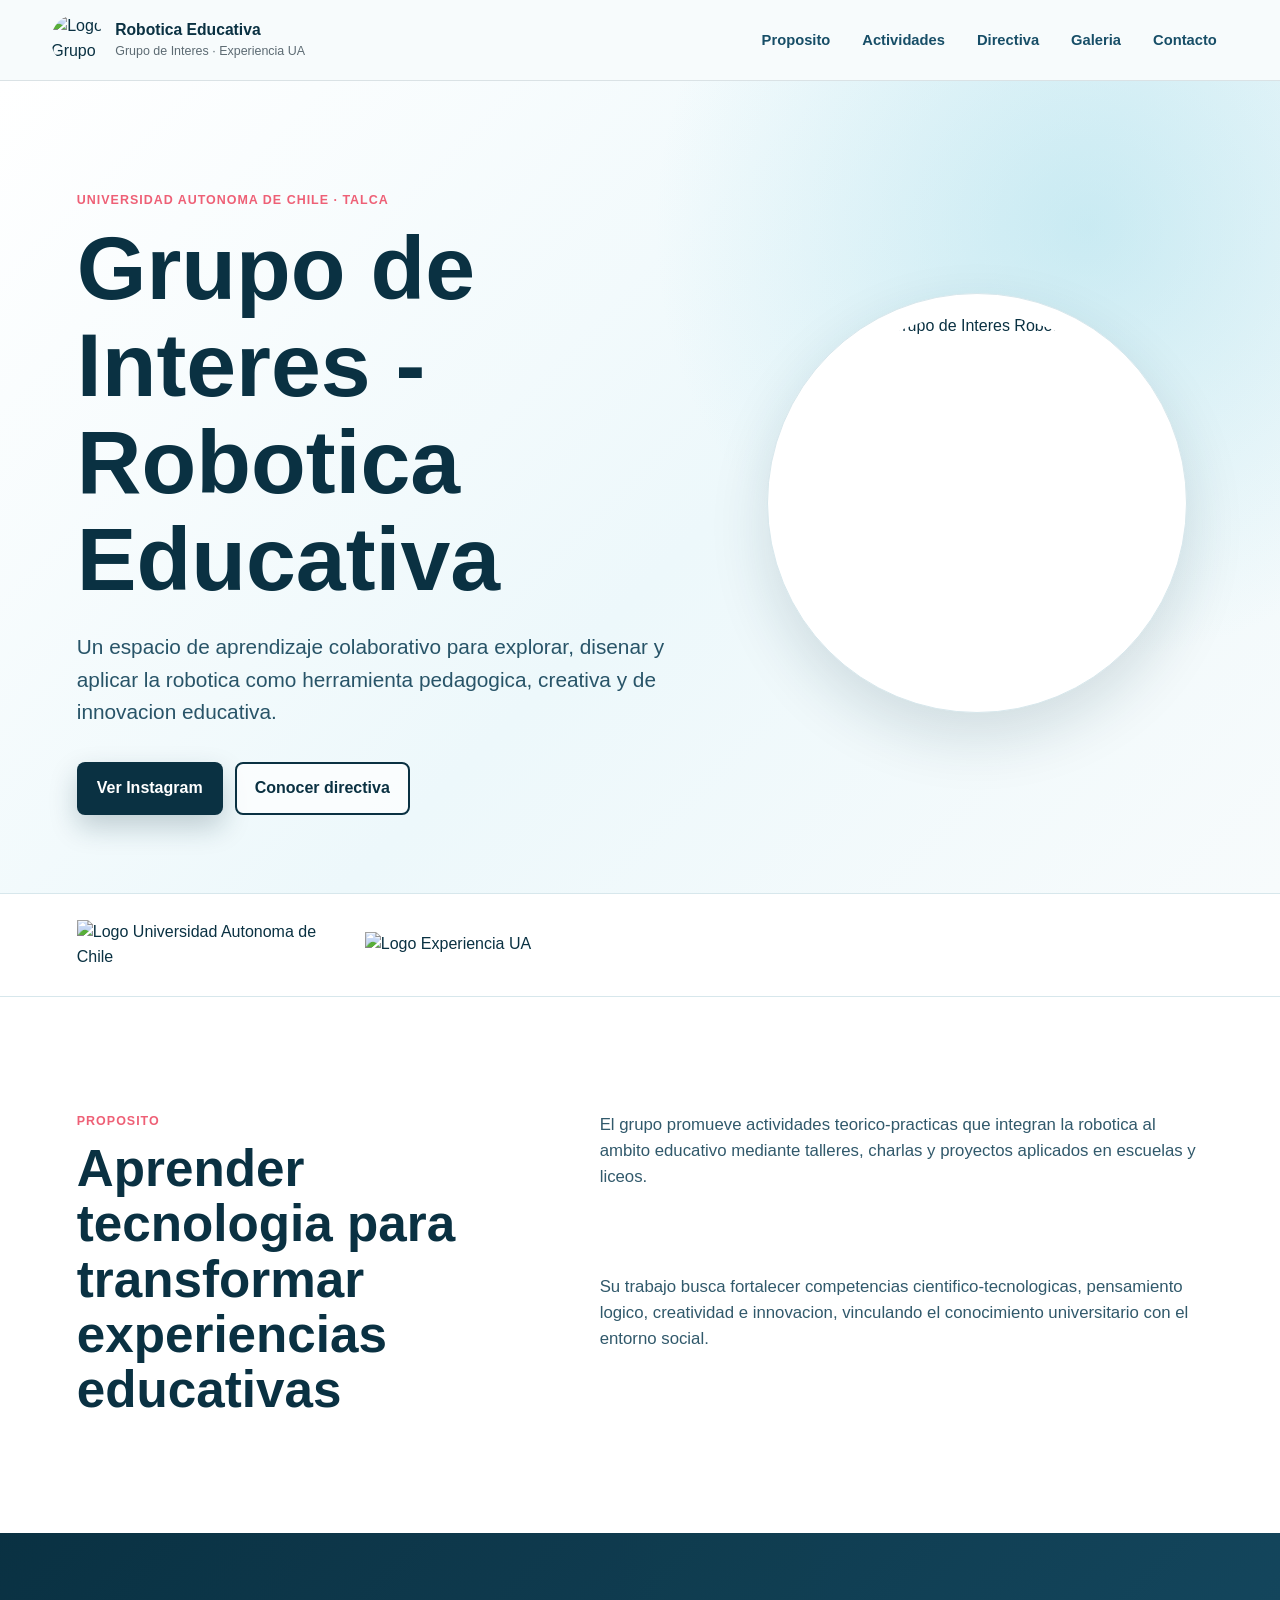
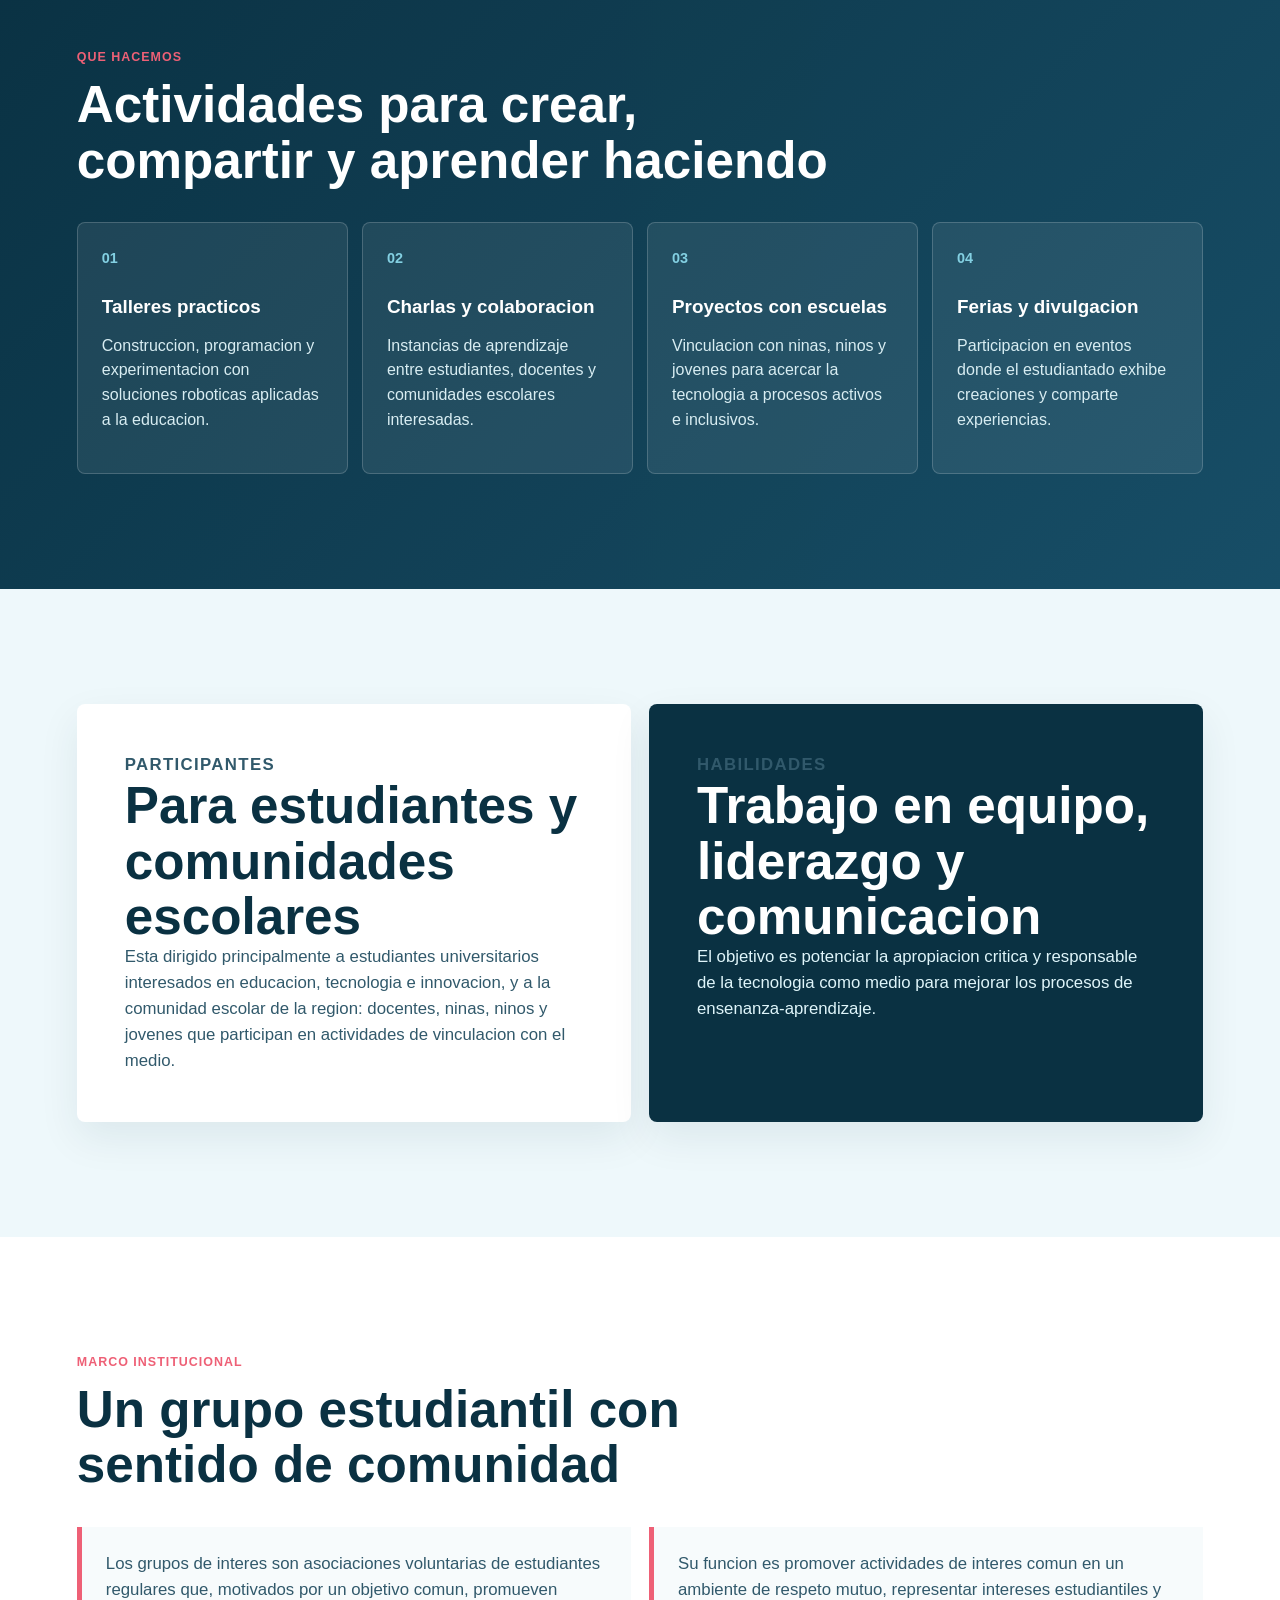
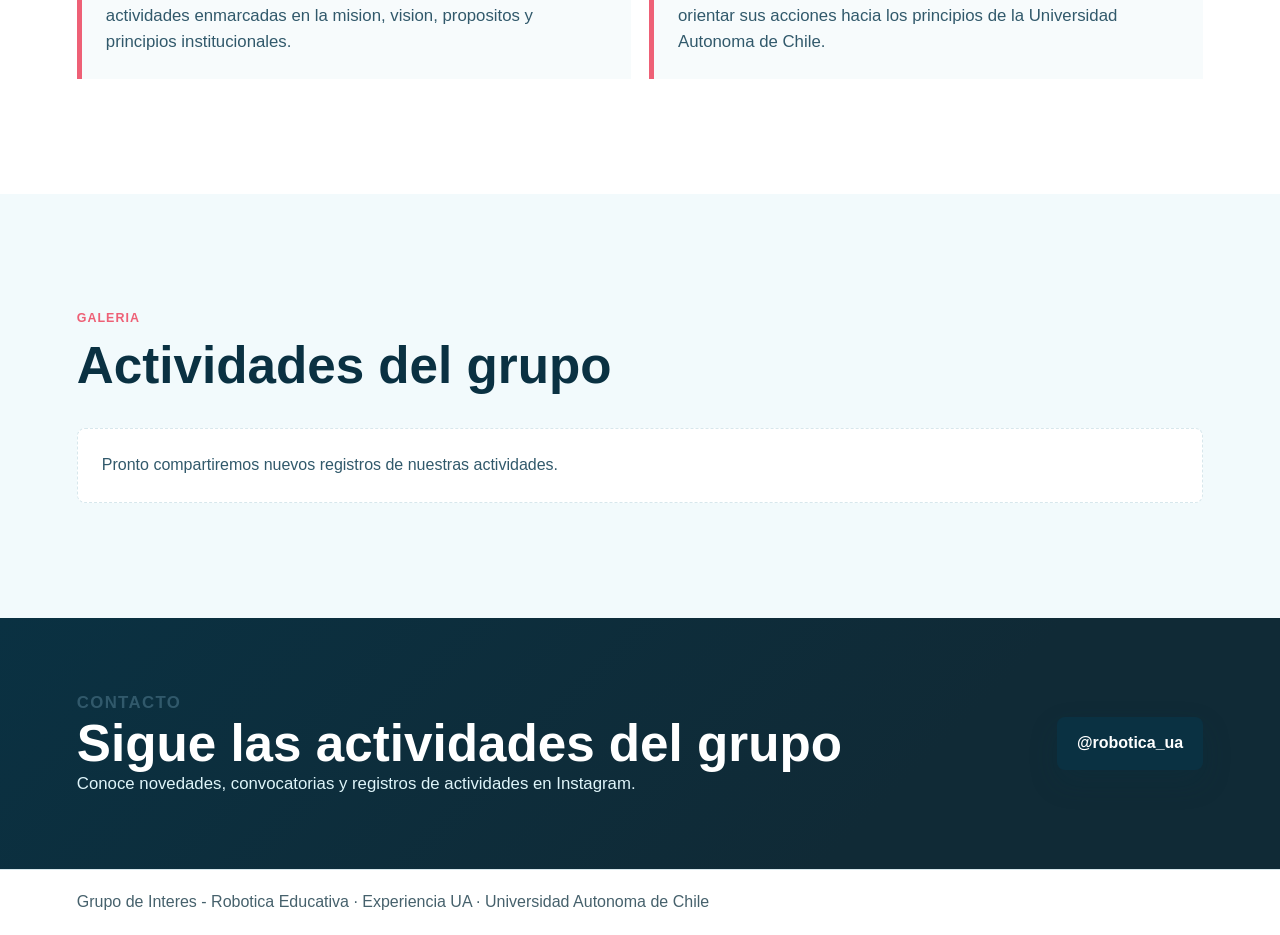
==== index.html @ 59f2d53f "Version 1.0" ====
<!doctype html>
<html lang="es">
  <head>
    <meta charset="utf-8">
    <meta name="viewport" content="width=device-width, initial-scale=1">
    <title>Grupo de Interes - Robotica Educativa | Universidad Autonoma de Chile</title>
    <meta
      name="description"
      content="Pagina del Grupo de Interes Robotica Educativa, parte de Experiencia UA de la Universidad Autonoma de Chile."
    >
    <link rel="icon" type="image/jpeg" href="assets/robotica-taller-01.jpeg">
    <link rel="apple-touch-icon" href="assets/robotica-taller-01.jpeg">
    <link rel="stylesheet" href="styles.css">
  </head>
  <body>
    <header class="site-header">
      <a class="brand" href="index.html#inicio" aria-label="Ir al inicio">
        <img src="assets/robotica-taller-01.jpeg" alt="Logo Grupo de Interes Robotica Educativa">
        <span>
          <strong>Robotica Educativa</strong>
          <small>Grupo de Interes · Experiencia UA</small>
        </span>
      </a>
      <nav aria-label="Navegacion principal">
        <a href="index.html#proposito">Proposito</a>
        <a href="index.html#actividades">Actividades</a>
        <a href="directiva.html">Directiva</a>
        <a href="index.html#galeria">Galeria</a>
        <a href="index.html#contacto">Contacto</a>
      </nav>
    </header>

    <main id="inicio">
      <section class="hero">
        <div class="hero-copy">
          <p class="eyebrow">Universidad Autonoma de Chile · Talca</p>
          <h1>Grupo de Interes - Robotica Educativa</h1>
          <p>
            Un espacio de aprendizaje colaborativo para explorar, disenar y aplicar la robotica
            como herramienta pedagogica, creativa y de innovacion educativa.
          </p>
          <div class="hero-actions">
            <a class="button primary" href="https://www.instagram.com/robotica_ua/" target="_blank" rel="noreferrer">
              Ver Instagram
            </a>
            <a class="button secondary" href="directiva.html">Conocer directiva</a>
          </div>
        </div>
        <div class="hero-visual" aria-label="Identidad del grupo">
          <img src="assets/robotica-taller-01.jpeg" alt="Insignia del Grupo de Interes Robotica Educativa">
        </div>
      </section>

      <section class="identity-strip" aria-label="Instituciones asociadas">
        <img src="assets/robotica-taller-02.jpeg" alt="Logo Universidad Autonoma de Chile">
        <img src="assets/robotica-taller-03.jpeg" alt="Logo Experiencia UA">
      </section>

      <section id="proposito" class="section two-column">
        <div>
          <p class="eyebrow">Proposito</p>
          <h2>Aprender tecnologia para transformar experiencias educativas</h2>
        </div>
        <div class="content-stack">
          <p>
            El grupo promueve actividades teorico-practicas que integran la robotica al ambito
            educativo mediante talleres, charlas y proyectos aplicados en escuelas y liceos.
          </p>
          <p>
            Su trabajo busca fortalecer competencias cientifico-tecnologicas, pensamiento logico,
            creatividad e innovacion, vinculando el conocimiento universitario con el entorno social.
          </p>
        </div>
      </section>

      <section id="actividades" class="section activity-band">
        <div class="section-heading">
          <p class="eyebrow">Que hacemos</p>
          <h2>Actividades para crear, compartir y aprender haciendo</h2>
        </div>
        <div class="activity-grid">
          <article>
            <span>01</span>
            <h3>Talleres practicos</h3>
            <p>Construccion, programacion y experimentacion con soluciones roboticas aplicadas a la educacion.</p>
          </article>
          <article>
            <span>02</span>
            <h3>Charlas y colaboracion</h3>
            <p>Instancias de aprendizaje entre estudiantes, docentes y comunidades escolares interesadas.</p>
          </article>
          <article>
            <span>03</span>
            <h3>Proyectos con escuelas</h3>
            <p>Vinculacion con ninas, ninos y jovenes para acercar la tecnologia a procesos activos e inclusivos.</p>
          </article>
          <article>
            <span>04</span>
            <h3>Ferias y divulgacion</h3>
            <p>Participacion en eventos donde el estudiantado exhibe creaciones y comparte experiencias.</p>
          </article>
        </div>
      </section>

      <section class="section audience">
        <div class="audience-panel">
          <p class="eyebrow">Participantes</p>
          <h2>Para estudiantes y comunidades escolares</h2>
          <p>
            Esta dirigido principalmente a estudiantes universitarios interesados en educacion,
            tecnologia e innovacion, y a la comunidad escolar de la region: docentes, ninas, ninos
            y jovenes que participan en actividades de vinculacion con el medio.
          </p>
        </div>
        <div class="audience-panel accent">
          <p class="eyebrow">Habilidades</p>
          <h2>Trabajo en equipo, liderazgo y comunicacion</h2>
          <p>
            El objetivo es potenciar la apropiacion critica y responsable de la tecnologia como
            medio para mejorar los procesos de ensenanza-aprendizaje.
          </p>
        </div>
      </section>

      <section class="section principles">
        <div class="section-heading">
          <p class="eyebrow">Marco institucional</p>
          <h2>Un grupo estudiantil con sentido de comunidad</h2>
        </div>
        <div class="principles-grid">
          <p>
            Los grupos de interes son asociaciones voluntarias de estudiantes regulares que,
            motivados por un objetivo comun, promueven actividades enmarcadas en la mision,
            vision, propositos y principios institucionales.
          </p>
          <p>
            Su funcion es promover actividades de interes comun en un ambiente de respeto mutuo,
            representar intereses estudiantiles y orientar sus acciones hacia los principios de
            la Universidad Autonoma de Chile.
          </p>
        </div>
      </section>

      <section id="galeria" class="section gallery-section">
        <div class="section-heading">
          <p class="eyebrow">Galeria</p>
          <h2>Actividades del grupo</h2>
        </div>
        <div
          class="gallery"
          id="gallery"
          data-gallery-dir="assets/gallery"
          aria-label="Galeria de imagenes"
        >
          <p class="gallery-status">Cargando imagenes...</p>
        </div>
      </section>

      <section id="contacto" class="contact">
        <div>
          <p class="eyebrow">Contacto</p>
          <h2>Sigue las actividades del grupo</h2>
          <p>
            Conoce novedades, convocatorias y registros de actividades en Instagram.
          </p>
        </div>
        <a class="button primary" href="https://www.instagram.com/robotica_ua/" target="_blank" rel="noreferrer">
          @robotica_ua
        </a>
      </section>
    </main>

    <footer>
      <p>Grupo de Interes - Robotica Educativa · Experiencia UA · Universidad Autonoma de Chile</p>
    </footer>

    <div class="lightbox" id="lightbox" aria-hidden="true">
      <button class="lightbox-close" type="button" aria-label="Cerrar galeria">&times;</button>
      <figure>
        <img src="" alt="">
        <figcaption></figcaption>
      </figure>
    </div>

    <script src="script.js"></script>
  </body>
</html>
---- styles.css ----
:root {
  --ink: #0a3142;
  --ink-2: #174e67;
  --aqua: #83d0e2;
  --aqua-soft: #dff5fa;
  --coral: #ee6076;
  --ua-red: #ed1c18;
  --paper: #f7fbfc;
  --white: #ffffff;
  --muted: #5d6b73;
  --line: #d7e7ec;
  --shadow: 0 24px 60px rgba(10, 49, 66, 0.14);
}

* {
  box-sizing: border-box;
}

html {
  scroll-behavior: smooth;
}

body {
  margin: 0;
  color: var(--ink);
  background: var(--paper);
  font-family: "Segoe UI", Arial, sans-serif;
  line-height: 1.55;
}

img {
  display: block;
  max-width: 100%;
}

a {
  color: inherit;
}

.site-header {
  position: sticky;
  top: 0;
  z-index: 20;
  display: flex;
  align-items: center;
  justify-content: space-between;
  gap: 24px;
  padding: 14px clamp(18px, 4vw, 56px);
  background: rgba(247, 251, 252, 0.92);
  border-bottom: 1px solid rgba(10, 49, 66, 0.12);
  backdrop-filter: blur(18px);
}

.brand {
  display: inline-flex;
  align-items: center;
  gap: 12px;
  min-width: 230px;
  text-decoration: none;
}

.brand img {
  width: 52px;
  height: 52px;
  border-radius: 50%;
  object-fit: cover;
}

.brand strong,
.brand small {
  display: block;
}

.brand strong {
  font-size: 0.98rem;
}

.brand small {
  color: var(--muted);
  font-size: 0.78rem;
}

nav {
  display: flex;
  align-items: center;
  gap: 8px;
  flex-wrap: wrap;
  justify-content: flex-end;
}

nav a {
  padding: 8px 12px;
  border-radius: 6px;
  color: var(--ink-2);
  font-weight: 700;
  font-size: 0.92rem;
  text-decoration: none;
}

nav a:hover {
  background: var(--aqua-soft);
}

nav a[aria-current="page"] {
  color: var(--white);
  background: var(--ink);
}

.hero {
  display: grid;
  grid-template-columns: minmax(0, 1.15fr) minmax(260px, 0.85fr);
  align-items: center;
  gap: clamp(28px, 5vw, 72px);
  min-height: calc(100vh - 88px);
  padding: clamp(44px, 8vw, 96px) clamp(18px, 6vw, 88px) clamp(28px, 5vw, 64px);
  background:
    radial-gradient(circle at 85% 18%, rgba(131, 208, 226, 0.34), transparent 34%),
    linear-gradient(135deg, #ffffff 0%, #edf8fb 55%, #f7fbfc 100%);
}

.hero-copy {
  max-width: 720px;
}

.eyebrow {
  margin: 0 0 10px;
  color: var(--coral);
  font-size: 0.78rem;
  font-weight: 900;
  letter-spacing: 0.08em;
  text-transform: uppercase;
}

h1,
h2,
h3,
p {
  overflow-wrap: anywhere;
}

h1,
h2,
h3 {
  margin: 0;
  line-height: 1.08;
  letter-spacing: 0;
}

h1 {
  max-width: 800px;
  font-size: clamp(2.6rem, 7vw, 5.9rem);
}

h2 {
  font-size: clamp(1.8rem, 4vw, 3.2rem);
}

h3 {
  font-size: 1.18rem;
}

.hero-copy > p:not(.eyebrow) {
  max-width: 650px;
  margin: 24px 0 0;
  color: #285468;
  font-size: clamp(1.05rem, 2vw, 1.3rem);
}

.hero-actions {
  display: flex;
  gap: 12px;
  flex-wrap: wrap;
  margin-top: 34px;
}

.button {
  display: inline-flex;
  align-items: center;
  justify-content: center;
  min-height: 46px;
  padding: 12px 18px;
  border: 2px solid transparent;
  border-radius: 8px;
  font-weight: 900;
  text-decoration: none;
}

.button.primary {
  color: var(--white);
  background: var(--ink);
  box-shadow: 0 12px 28px rgba(10, 49, 66, 0.22);
}

.button.primary:hover {
  background: var(--ink-2);
}

.button.secondary {
  color: var(--ink);
  border-color: var(--ink);
  background: rgba(255, 255, 255, 0.7);
}

.hero-visual {
  justify-self: center;
  width: min(420px, 80vw);
  aspect-ratio: 1;
  padding: clamp(12px, 2vw, 20px);
  border: 1px solid var(--line);
  border-radius: 50%;
  background: var(--white);
  box-shadow: var(--shadow);
}

.hero-visual img {
  width: 100%;
  height: 100%;
  border-radius: 50%;
  object-fit: cover;
}

.page-hero {
  display: grid;
  grid-template-columns: minmax(0, 1fr) minmax(160px, 260px);
  align-items: center;
  gap: clamp(28px, 5vw, 64px);
  padding: clamp(56px, 8vw, 104px) clamp(18px, 6vw, 88px);
  background:
    radial-gradient(circle at 85% 18%, rgba(131, 208, 226, 0.34), transparent 34%),
    linear-gradient(135deg, #ffffff 0%, #edf8fb 60%, #f7fbfc 100%);
}

.page-hero h1 {
  max-width: 780px;
}

.page-hero p:not(.eyebrow) {
  max-width: 680px;
  margin: 24px 0 0;
  color: #285468;
  font-size: clamp(1.05rem, 2vw, 1.25rem);
}

.page-hero img {
  width: min(260px, 70vw);
  aspect-ratio: 1;
  justify-self: center;
  border-radius: 50%;
  object-fit: cover;
  box-shadow: var(--shadow);
}

.identity-strip {
  display: grid;
  grid-template-columns: 240px minmax(260px, 1fr);
  gap: clamp(18px, 4vw, 48px);
  align-items: center;
  padding: 26px clamp(18px, 6vw, 88px);
  background: var(--white);
  border-block: 1px solid var(--line);
}

.identity-strip img {
  width: 100%;
  max-height: 120px;
  object-fit: contain;
  mix-blend-mode: multiply;
}

.section {
  padding: clamp(60px, 9vw, 116px) clamp(18px, 6vw, 88px);
}

.two-column {
  display: grid;
  grid-template-columns: minmax(0, 0.85fr) minmax(0, 1.15fr);
  gap: clamp(24px, 6vw, 78px);
  background: var(--white);
}

.content-stack {
  display: grid;
  gap: 18px;
}

.content-stack p,
.principles-grid p,
.audience-panel p,
.contact p {
  margin: 0;
  color: #31596b;
  font-size: 1.05rem;
}

.activity-band {
  color: var(--white);
  background:
    linear-gradient(135deg, rgba(10, 49, 66, 0.96), rgba(23, 78, 103, 0.96)),
    linear-gradient(90deg, var(--ink), var(--ink-2));
}

.section-heading {
  max-width: 760px;
  margin-bottom: 34px;
}

.section-heading > p:not(.eyebrow) {
  margin: 12px 0 0;
  color: #31596b;
  font-size: 1.05rem;
}

.activity-grid {
  display: grid;
  grid-template-columns: repeat(4, minmax(0, 1fr));
  gap: 14px;
}

.activity-grid article {
  min-height: 230px;
  padding: 24px;
  border: 1px solid rgba(255, 255, 255, 0.18);
  border-radius: 8px;
  background: rgba(255, 255, 255, 0.08);
}

.activity-grid span {
  display: block;
  margin-bottom: 28px;
  color: var(--aqua);
  font-size: 0.9rem;
  font-weight: 900;
}

.activity-grid p {
  color: #d8edf2;
}

.audience {
  display: grid;
  grid-template-columns: repeat(2, minmax(0, 1fr));
  gap: 18px;
  background: #eef8fb;
}

.audience-panel {
  padding: clamp(28px, 5vw, 48px);
  border-radius: 8px;
  background: var(--white);
  box-shadow: 0 16px 40px rgba(10, 49, 66, 0.08);
}

.audience-panel.accent {
  color: var(--white);
  background: var(--ink);
}

.audience-panel.accent p:not(.eyebrow) {
  color: #dff5fa;
}

.principles {
  background: var(--white);
}

.principles-grid {
  display: grid;
  grid-template-columns: repeat(2, minmax(0, 1fr));
  gap: 18px;
}

.principles-grid p {
  padding: 24px;
  border-left: 5px solid var(--coral);
  background: var(--paper);
}

.gallery-section {
  background: #f2fafc;
}

.gallery {
  display: grid;
  grid-template-columns: repeat(3, minmax(0, 1fr));
  gap: 16px;
}

.gallery-status {
  grid-column: 1 / -1;
  margin: 0;
  padding: 24px;
  border: 1px dashed var(--line);
  border-radius: 8px;
  color: #31596b;
  background: var(--white);
}

.board-section {
  background: var(--white);
}

.page-note {
  max-width: 680px;
}

.board-grid {
  display: grid;
  grid-template-columns: repeat(4, minmax(0, 1fr));
  gap: 16px;
}

.member-card {
  display: grid;
  gap: 16px;
  padding: 24px;
  border: 1px solid var(--line);
  border-radius: 8px;
  background: var(--paper);
  box-shadow: 0 12px 28px rgba(10, 49, 66, 0.07);
}

.member-photo {
  width: 100%;
  aspect-ratio: 1;
  border: 1px solid var(--line);
  border-radius: 8px;
  object-fit: cover;
  background: var(--aqua-soft);
}

.member-avatar {
  display: grid;
  place-items: center;
  width: 74px;
  height: 74px;
  border-radius: 50%;
  color: var(--white);
  background: var(--ink);
  font-weight: 900;
  font-size: 1.1rem;
}

.member-card h3 {
  font-size: 1.35rem;
}

.member-card dl {
  display: grid;
  gap: 12px;
  margin: 0;
}

.member-card dl div {
  display: grid;
  gap: 2px;
}

.member-card dt {
  color: var(--muted);
  font-size: 0.78rem;
  font-weight: 900;
  text-transform: uppercase;
}

.member-card dd {
  margin: 0;
  color: #31596b;
}

.member-card a {
  color: var(--ink-2);
  font-weight: 800;
  text-decoration-thickness: 2px;
  text-underline-offset: 3px;
}

.gallery-item {
  display: grid;
  gap: 12px;
  width: 100%;
  padding: 14px;
  border: 1px solid var(--line);
  border-radius: 8px;
  color: var(--ink);
  background: var(--white);
  cursor: pointer;
  text-align: left;
  box-shadow: 0 10px 28px rgba(10, 49, 66, 0.07);
}

.gallery-item img {
  width: 100%;
  height: 280px;
  border-radius: 6px;
  object-fit: cover;
  background: #e9f2f5;
}

.gallery-item span {
  min-height: 26px;
  font-weight: 900;
}

.contact {
  display: flex;
  align-items: center;
  justify-content: space-between;
  gap: 24px;
  padding: clamp(42px, 7vw, 72px) clamp(18px, 6vw, 88px);
  color: var(--white);
  background: linear-gradient(135deg, var(--ink), #102a36 70%);
}

.contact p:not(.eyebrow) {
  color: #dff5fa;
}

footer {
  padding: 20px clamp(18px, 6vw, 88px);
  color: #46616c;
  background: var(--white);
  border-top: 1px solid var(--line);
}

footer p {
  margin: 0;
}

.lightbox {
  position: fixed;
  inset: 0;
  z-index: 50;
  display: none;
  place-items: center;
  padding: 24px;
  background: rgba(4, 20, 28, 0.86);
}

.lightbox.is-open {
  display: grid;
}

.lightbox figure {
  width: min(920px, 94vw);
  margin: 0;
}

.lightbox img {
  width: 100%;
  max-height: 78vh;
  object-fit: contain;
  border-radius: 8px;
  background: var(--white);
}

.lightbox figcaption {
  margin-top: 12px;
  color: var(--white);
  font-weight: 800;
  text-align: center;
}

.lightbox-close {
  position: absolute;
  top: 18px;
  right: 18px;
  width: 44px;
  height: 44px;
  border: 0;
  border-radius: 8px;
  color: var(--ink);
  background: var(--white);
  cursor: pointer;
  font-size: 2rem;
  line-height: 1;
}

@media (max-width: 980px) {
  .site-header {
    align-items: flex-start;
    flex-direction: column;
  }

  nav {
    justify-content: flex-start;
  }

  .hero,
  .page-hero,
  .two-column,
  .audience,
  .principles-grid {
    grid-template-columns: 1fr;
  }

  .hero {
    min-height: auto;
  }

  .identity-strip,
  .gallery {
    grid-template-columns: 1fr;
  }

  .identity-strip img {
    justify-self: center;
    max-width: 560px;
  }

  .activity-grid {
    grid-template-columns: repeat(2, minmax(0, 1fr));
  }

  .board-grid {
    grid-template-columns: repeat(2, minmax(0, 1fr));
  }
}

@media (max-width: 620px) {
  .site-header {
    position: static;
  }

  .brand {
    min-width: 0;
  }

  nav a {
    padding: 8px 9px;
    font-size: 0.86rem;
  }

  .hero-actions,
  .contact {
    align-items: stretch;
    flex-direction: column;
  }

  .button {
    width: 100%;
  }

  .activity-grid {
    grid-template-columns: 1fr;
  }

  .page-hero img {
    justify-self: start;
  }

  .board-grid {
    grid-template-columns: 1fr;
  }

  .gallery-item img {
    height: 230px;
  }
}
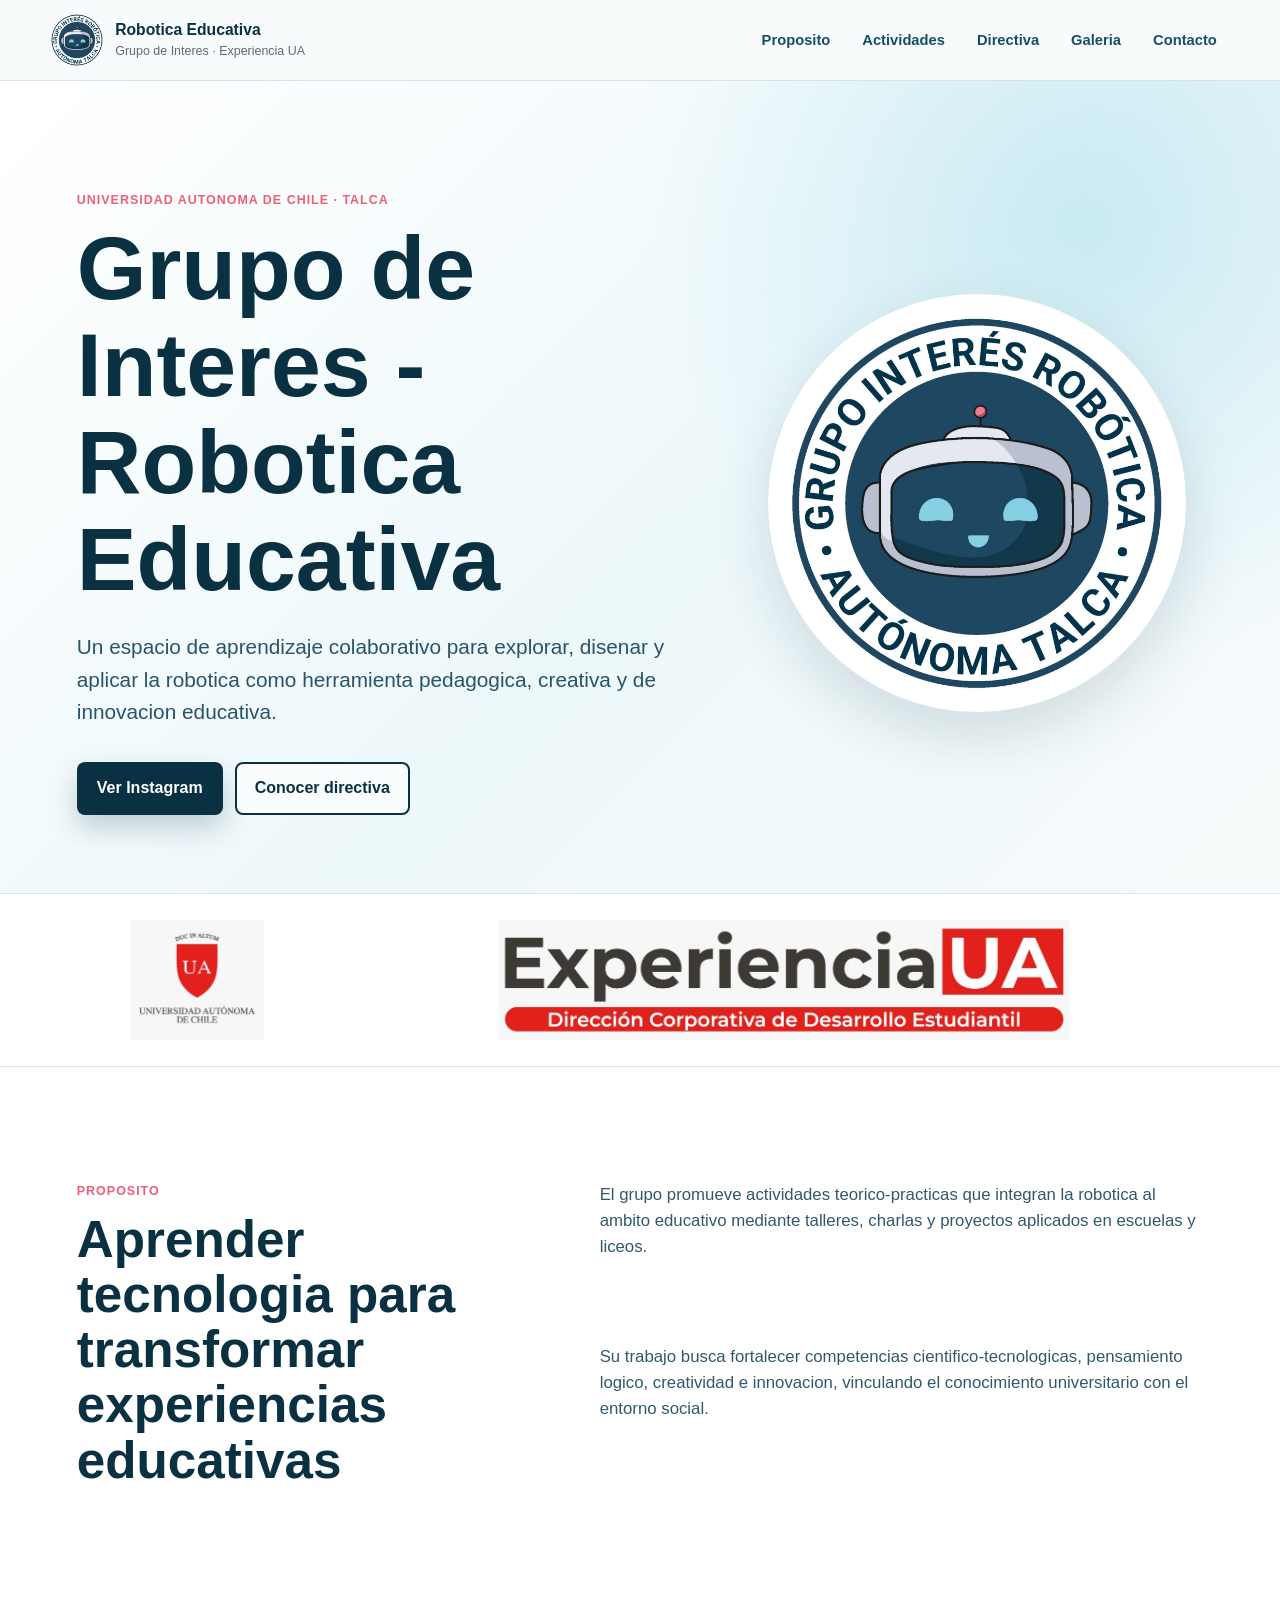
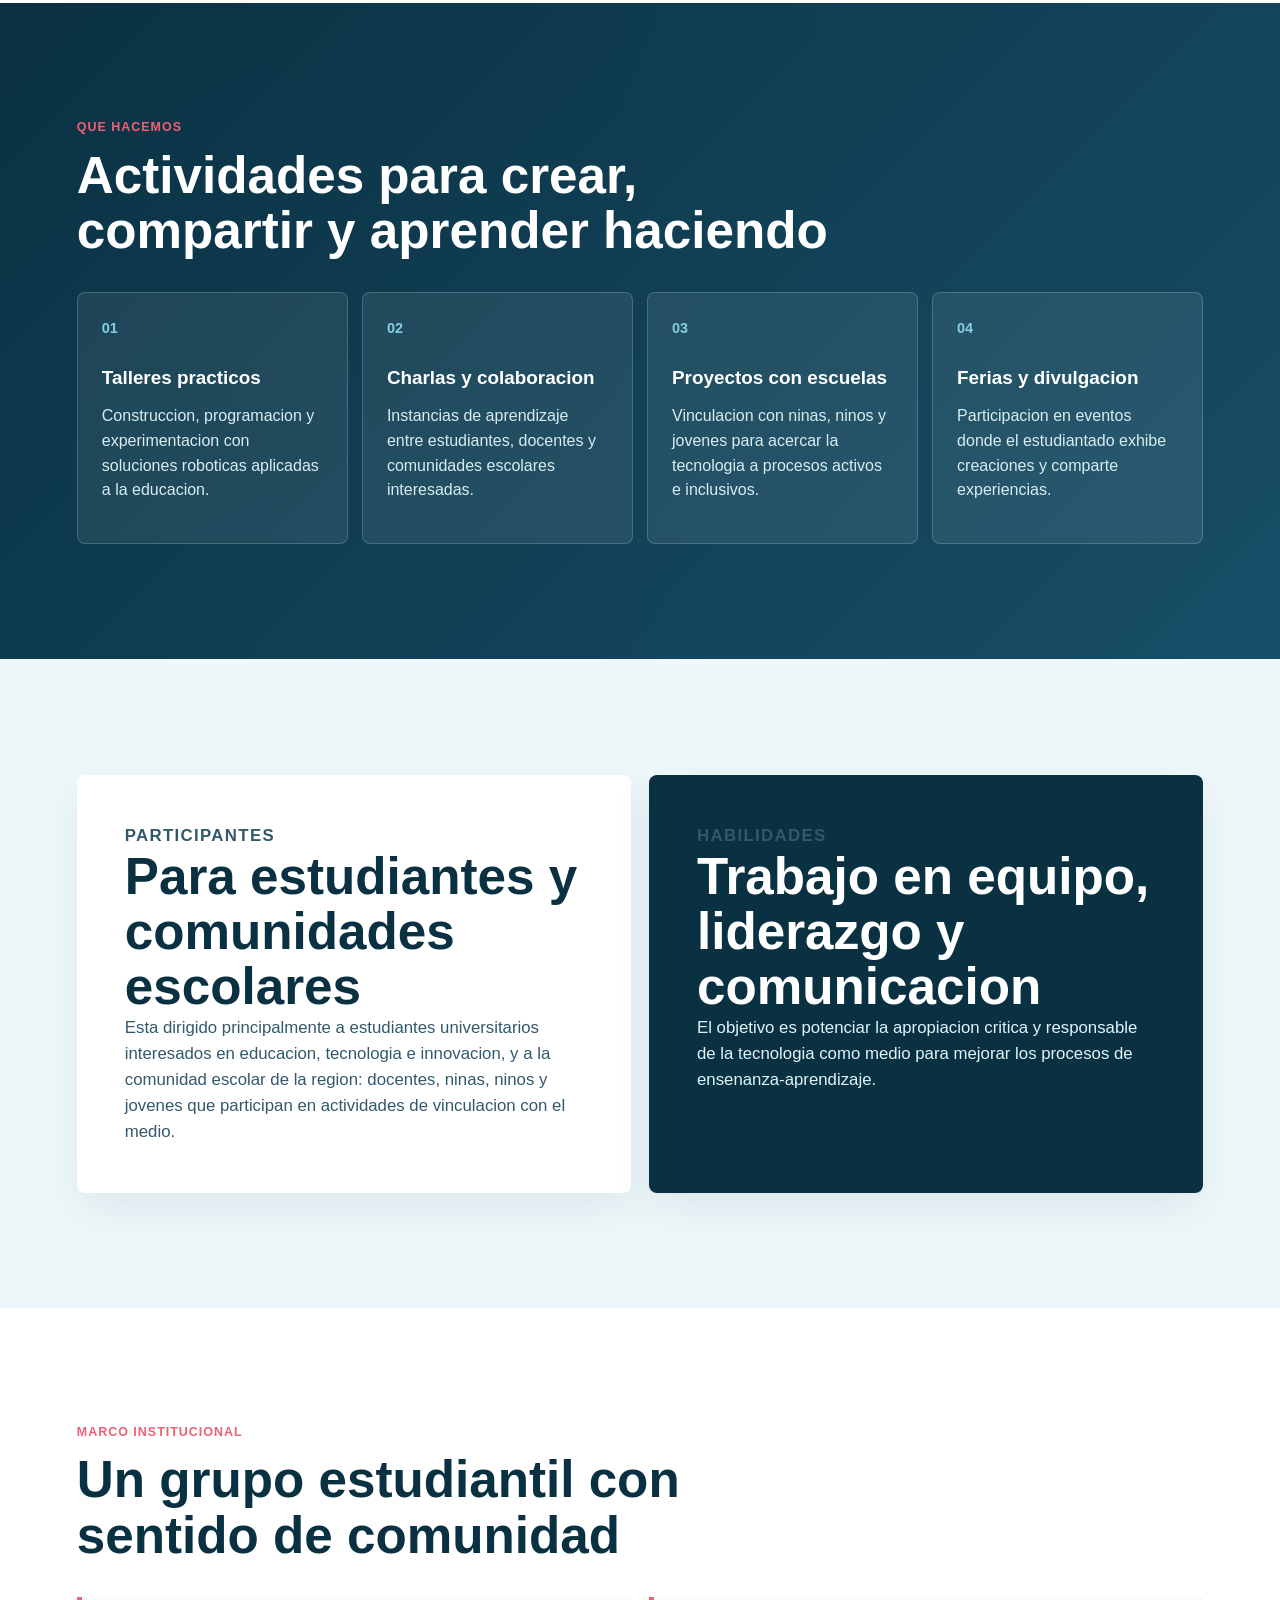
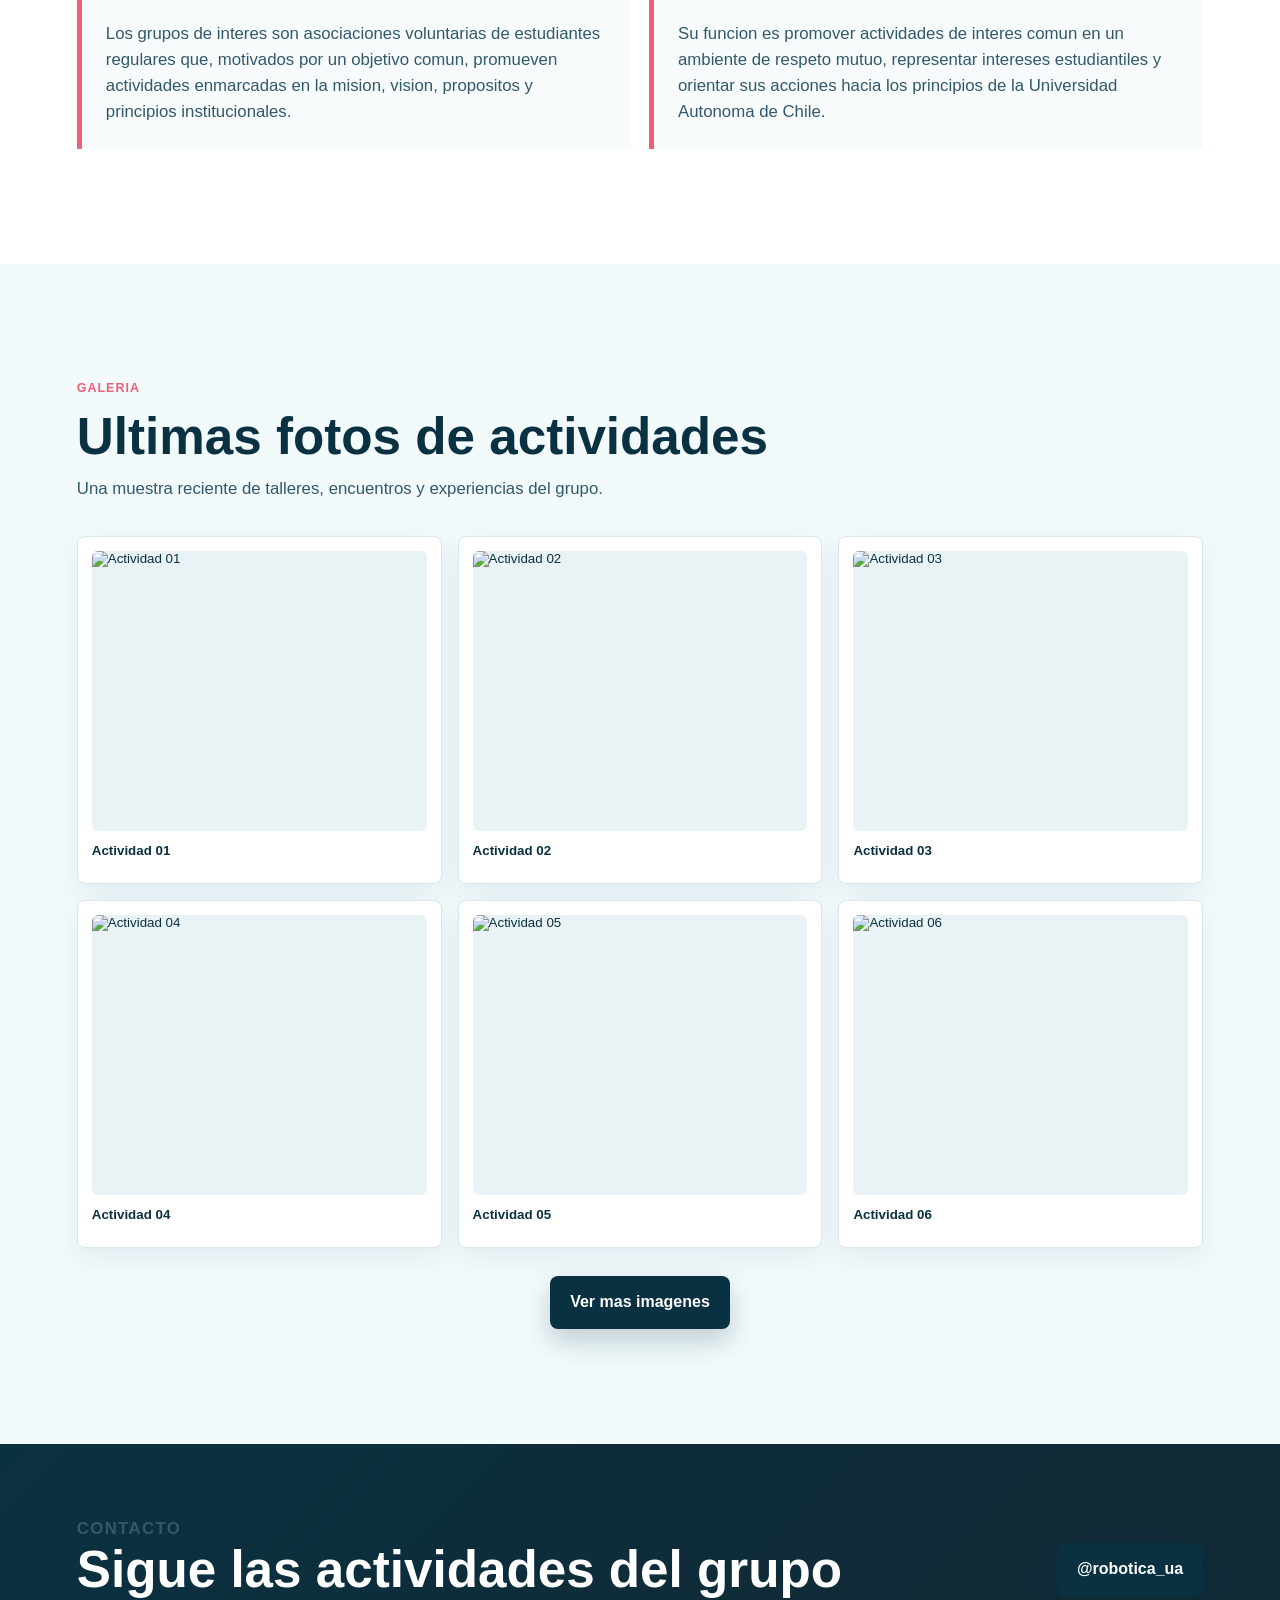
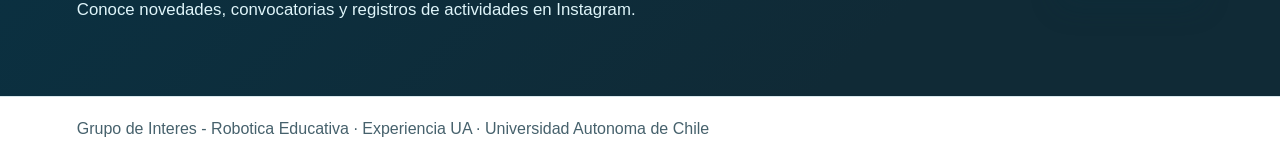
==== commit 2c8dd7a6: "Añadido galería" ====
--- a/index.html
+++ b/index.html
@@ -25,7 +25,7 @@
         <a href="index.html#proposito">Proposito</a>
         <a href="index.html#actividades">Actividades</a>
         <a href="directiva.html">Directiva</a>
-        <a href="index.html#galeria">Galeria</a>
+        <a href="galeria.html">Galeria</a>
         <a href="index.html#contacto">Contacto</a>
       </nav>
     </header>
@@ -144,15 +144,20 @@
       <section id="galeria" class="section gallery-section">
         <div class="section-heading">
           <p class="eyebrow">Galeria</p>
-          <h2>Actividades del grupo</h2>
+          <h2>Ultimas fotos de actividades</h2>
+          <p>Una muestra reciente de talleres, encuentros y experiencias del grupo.</p>
         </div>
         <div
           class="gallery"
           id="gallery"
           data-gallery-dir="assets/gallery"
+          data-gallery-limit="6"
           aria-label="Galeria de imagenes"
         >
           <p class="gallery-status">Cargando imagenes...</p>
+        </div>
+        <div class="gallery-actions">
+          <a class="button primary" href="galeria.html">Ver mas imagenes</a>
         </div>
       </section>
 
--- a/styles.css
+++ b/styles.css
@@ -385,6 +385,12 @@
   gap: 16px;
 }
 
+.gallery-actions {
+  display: flex;
+  justify-content: center;
+  margin-top: 28px;
+}
+
 .gallery-status {
   grid-column: 1 / -1;
   margin: 0;
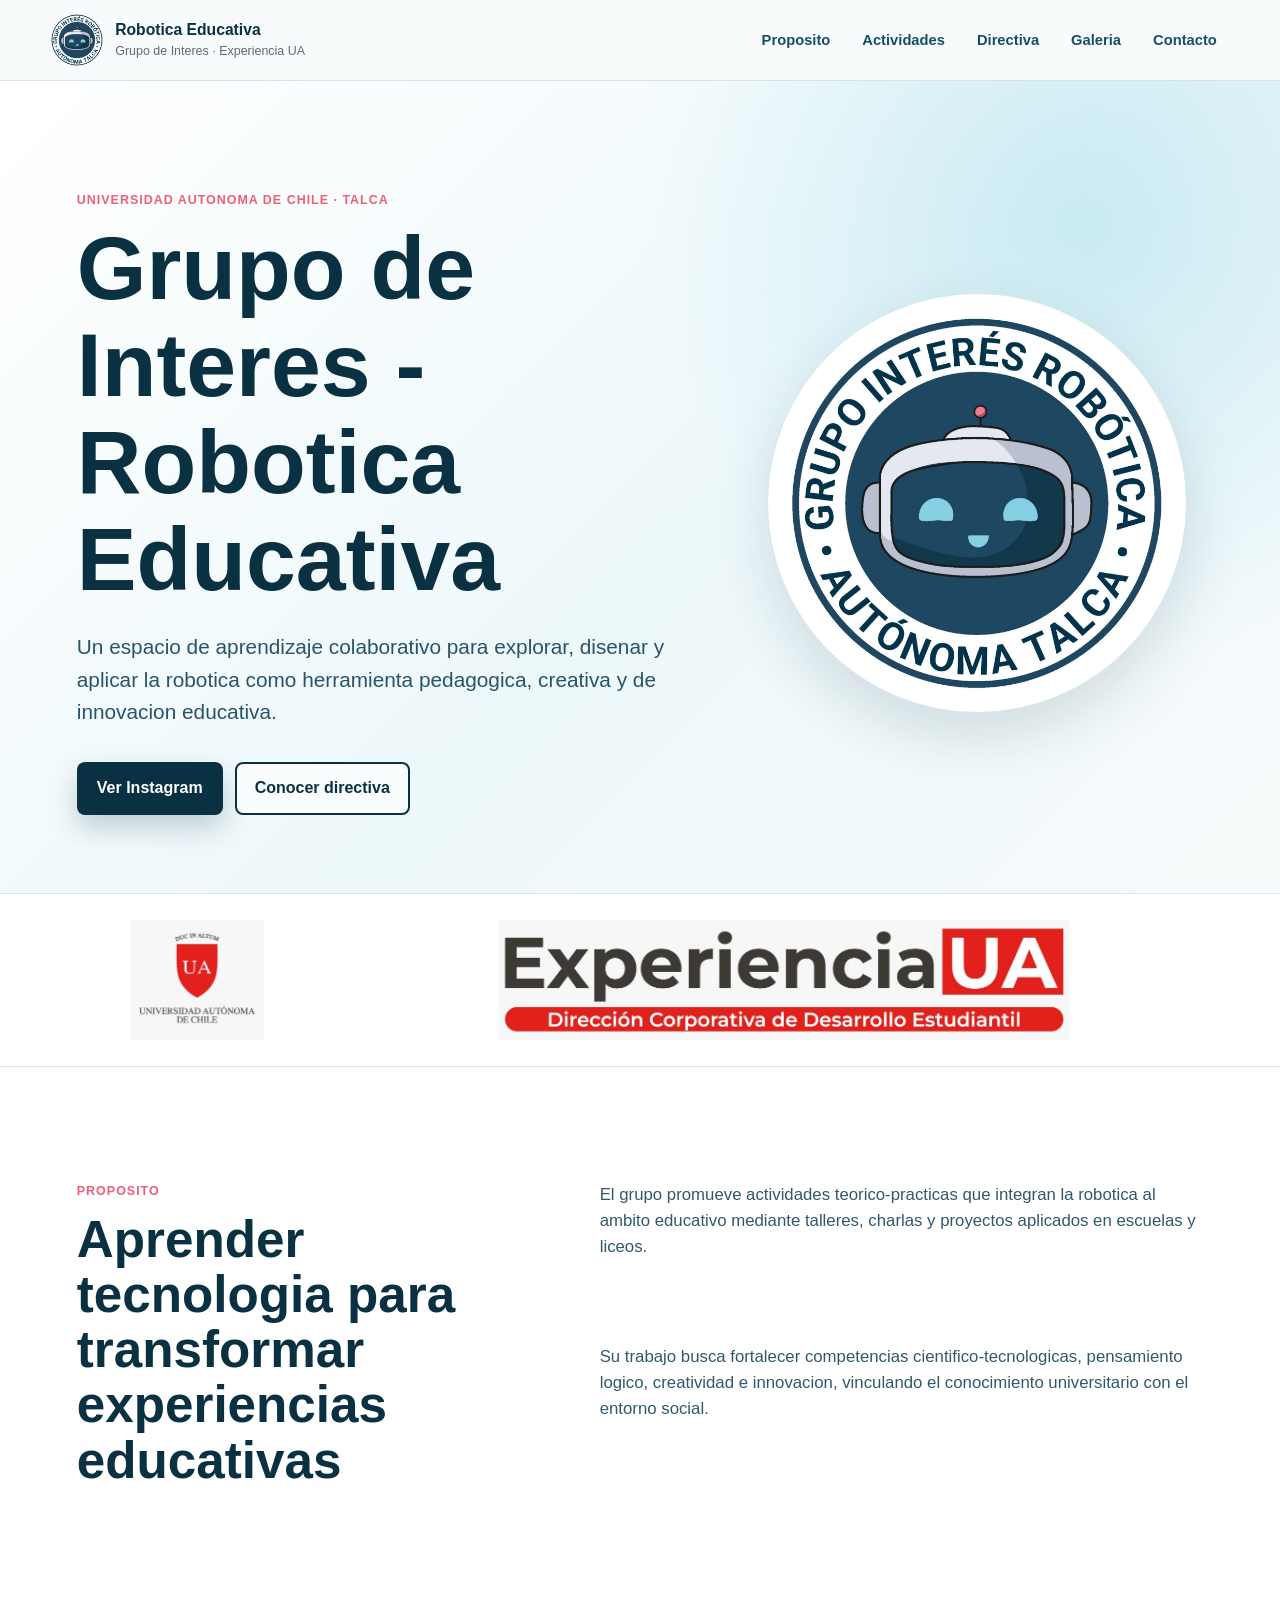
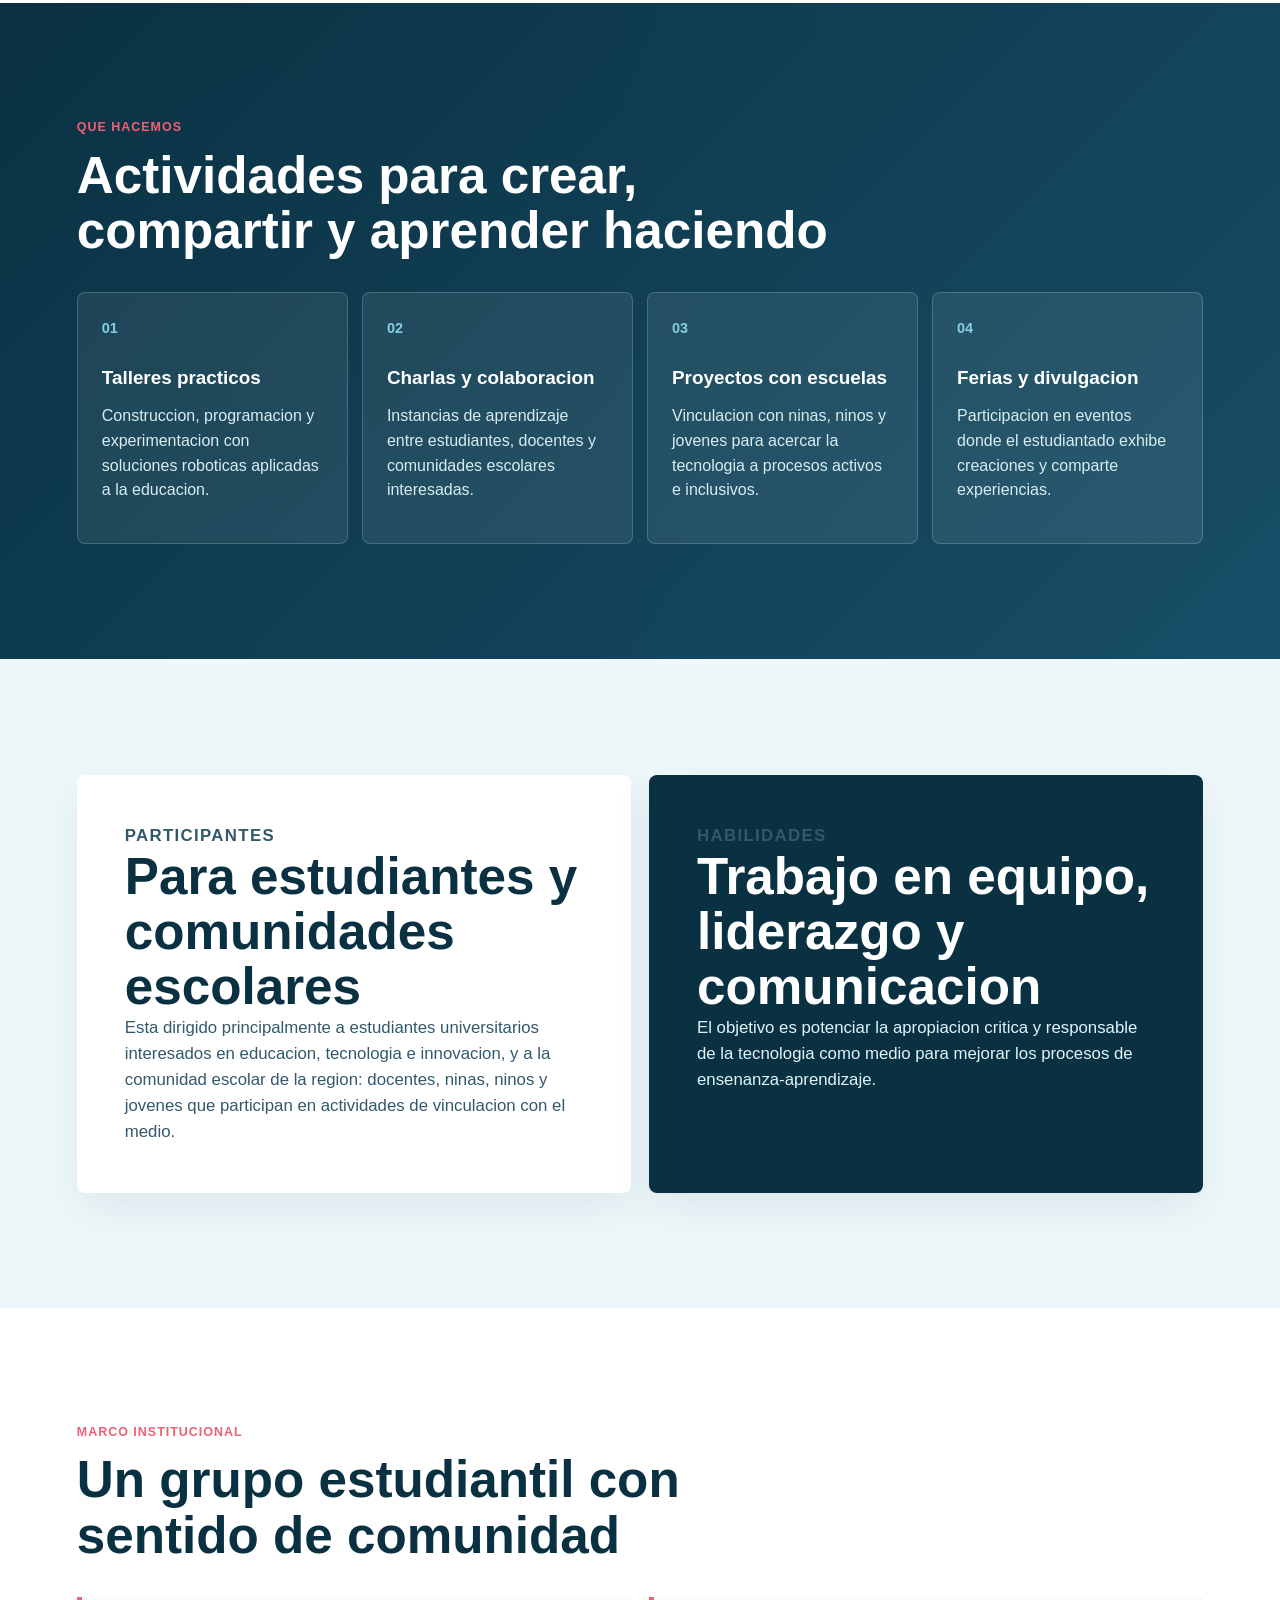
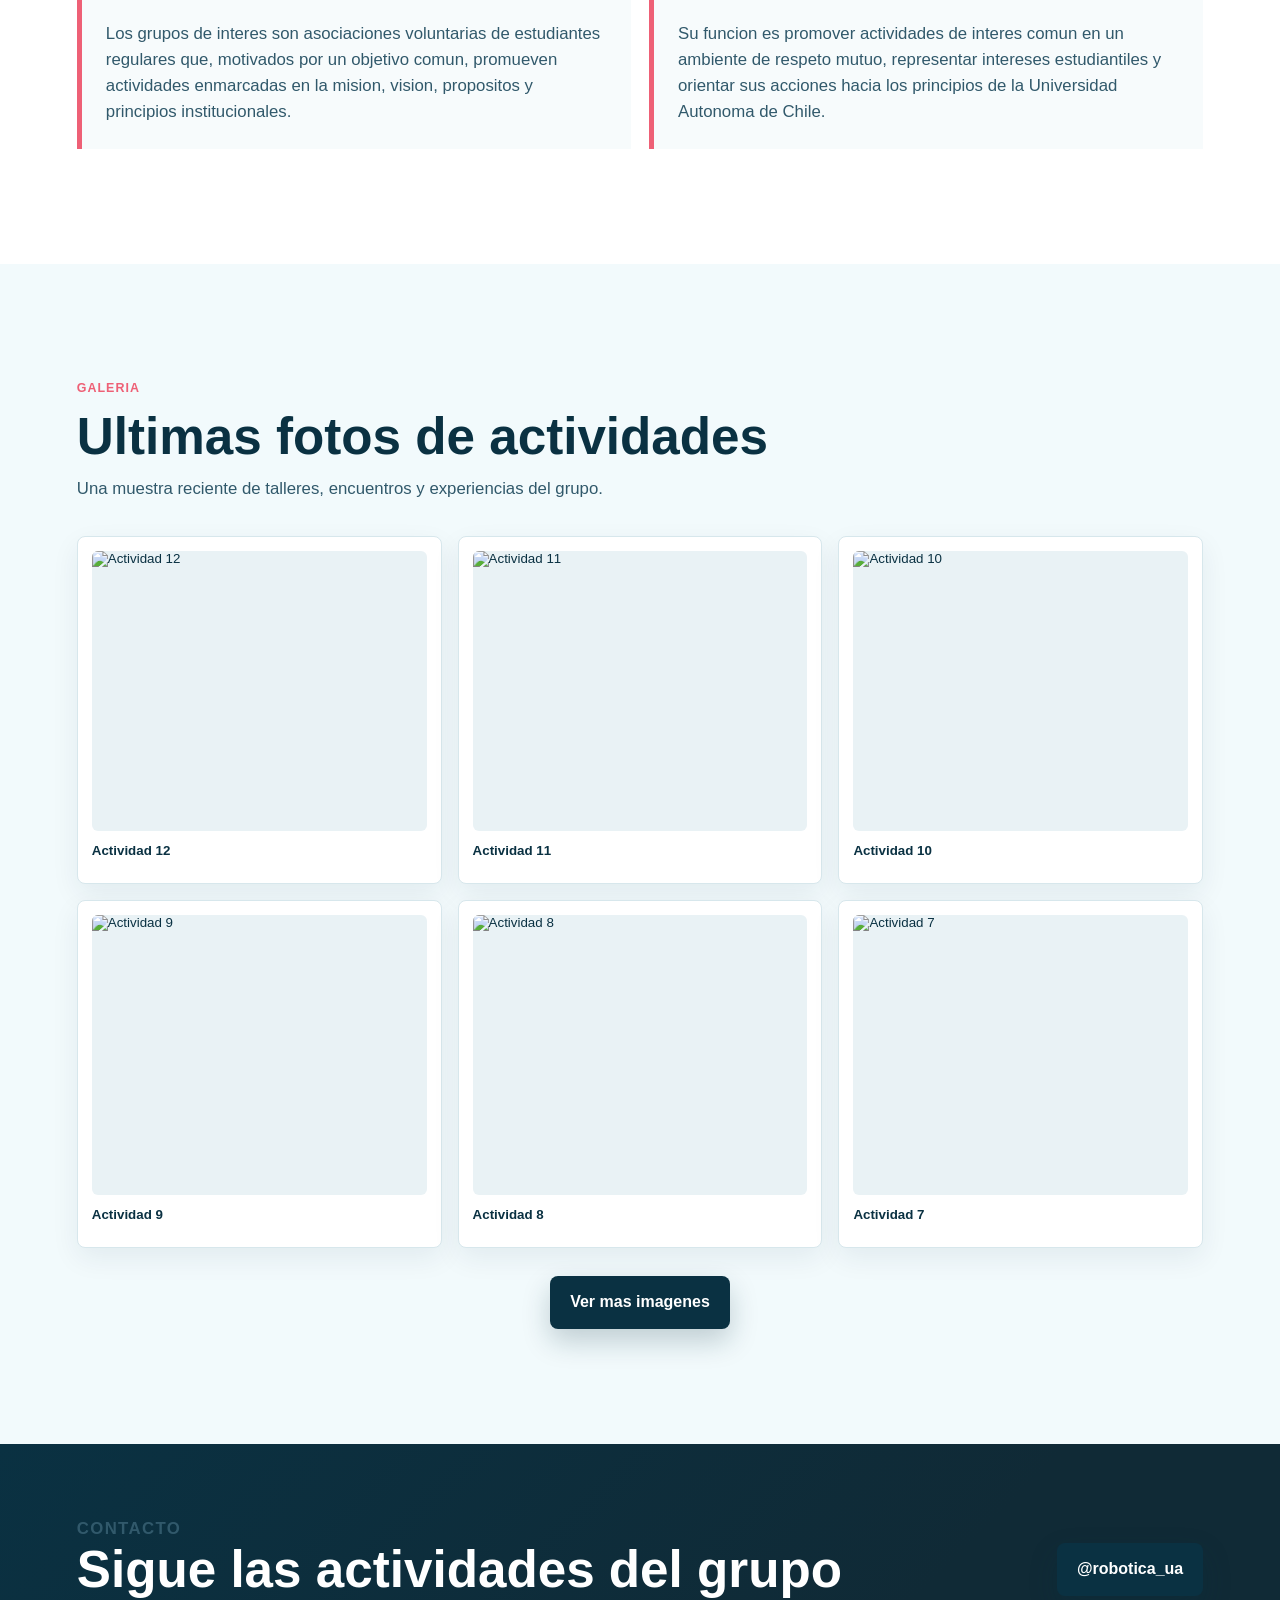
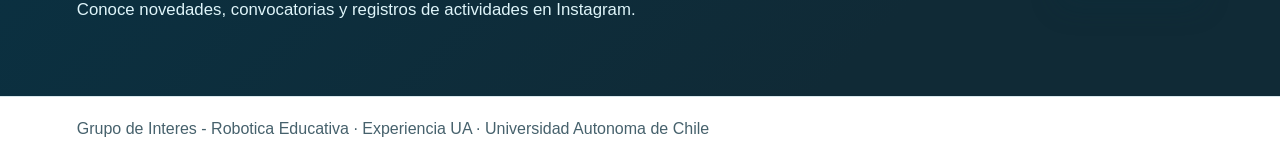
==== commit edaa651b: "Update static site and gallery structure" ====
--- a/index.html
+++ b/index.html
@@ -150,7 +150,7 @@
         <div
           class="gallery"
           id="gallery"
-          data-gallery-dir="assets/gallery"
+          data-gallery-dir="gallery"
           data-gallery-limit="6"
           aria-label="Galeria de imagenes"
         >
@@ -187,6 +187,7 @@
       </figure>
     </div>
 
+    <script src="gallery-data.js"></script>
     <script src="script.js"></script>
   </body>
 </html>
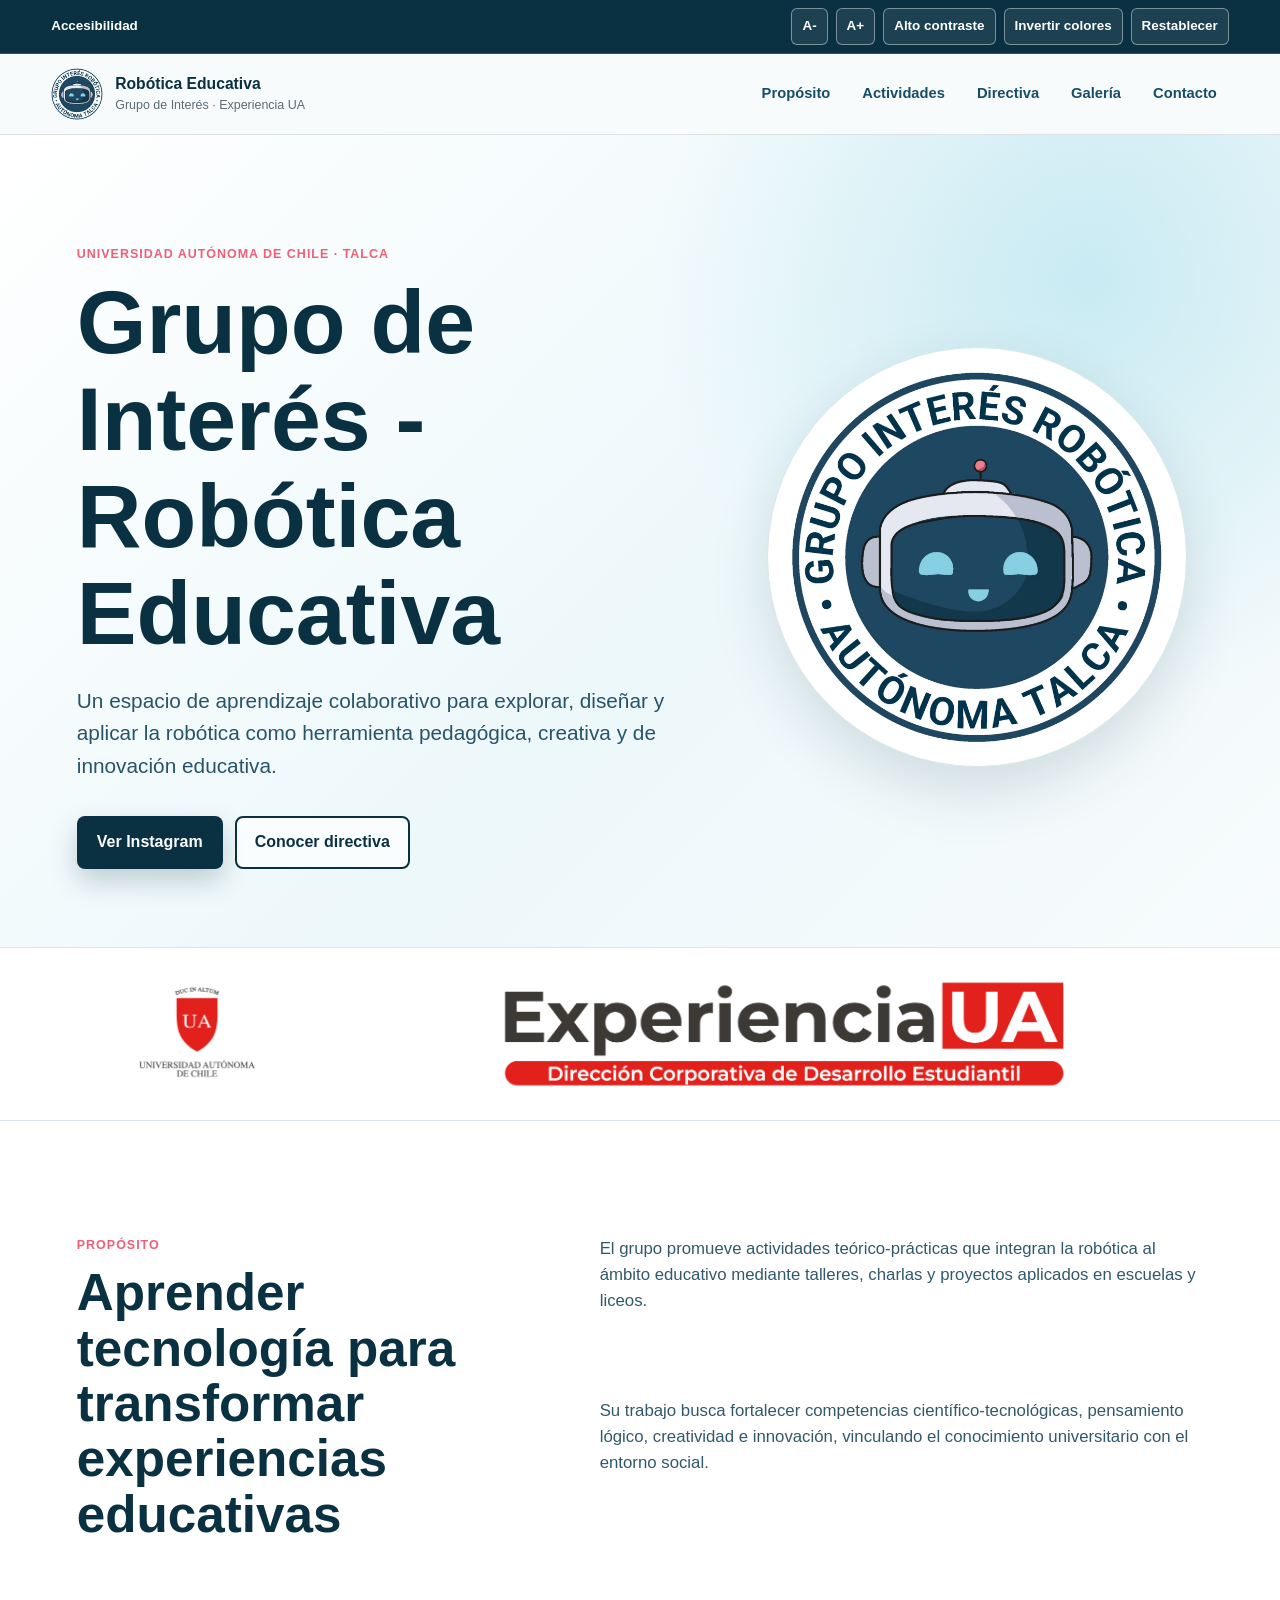
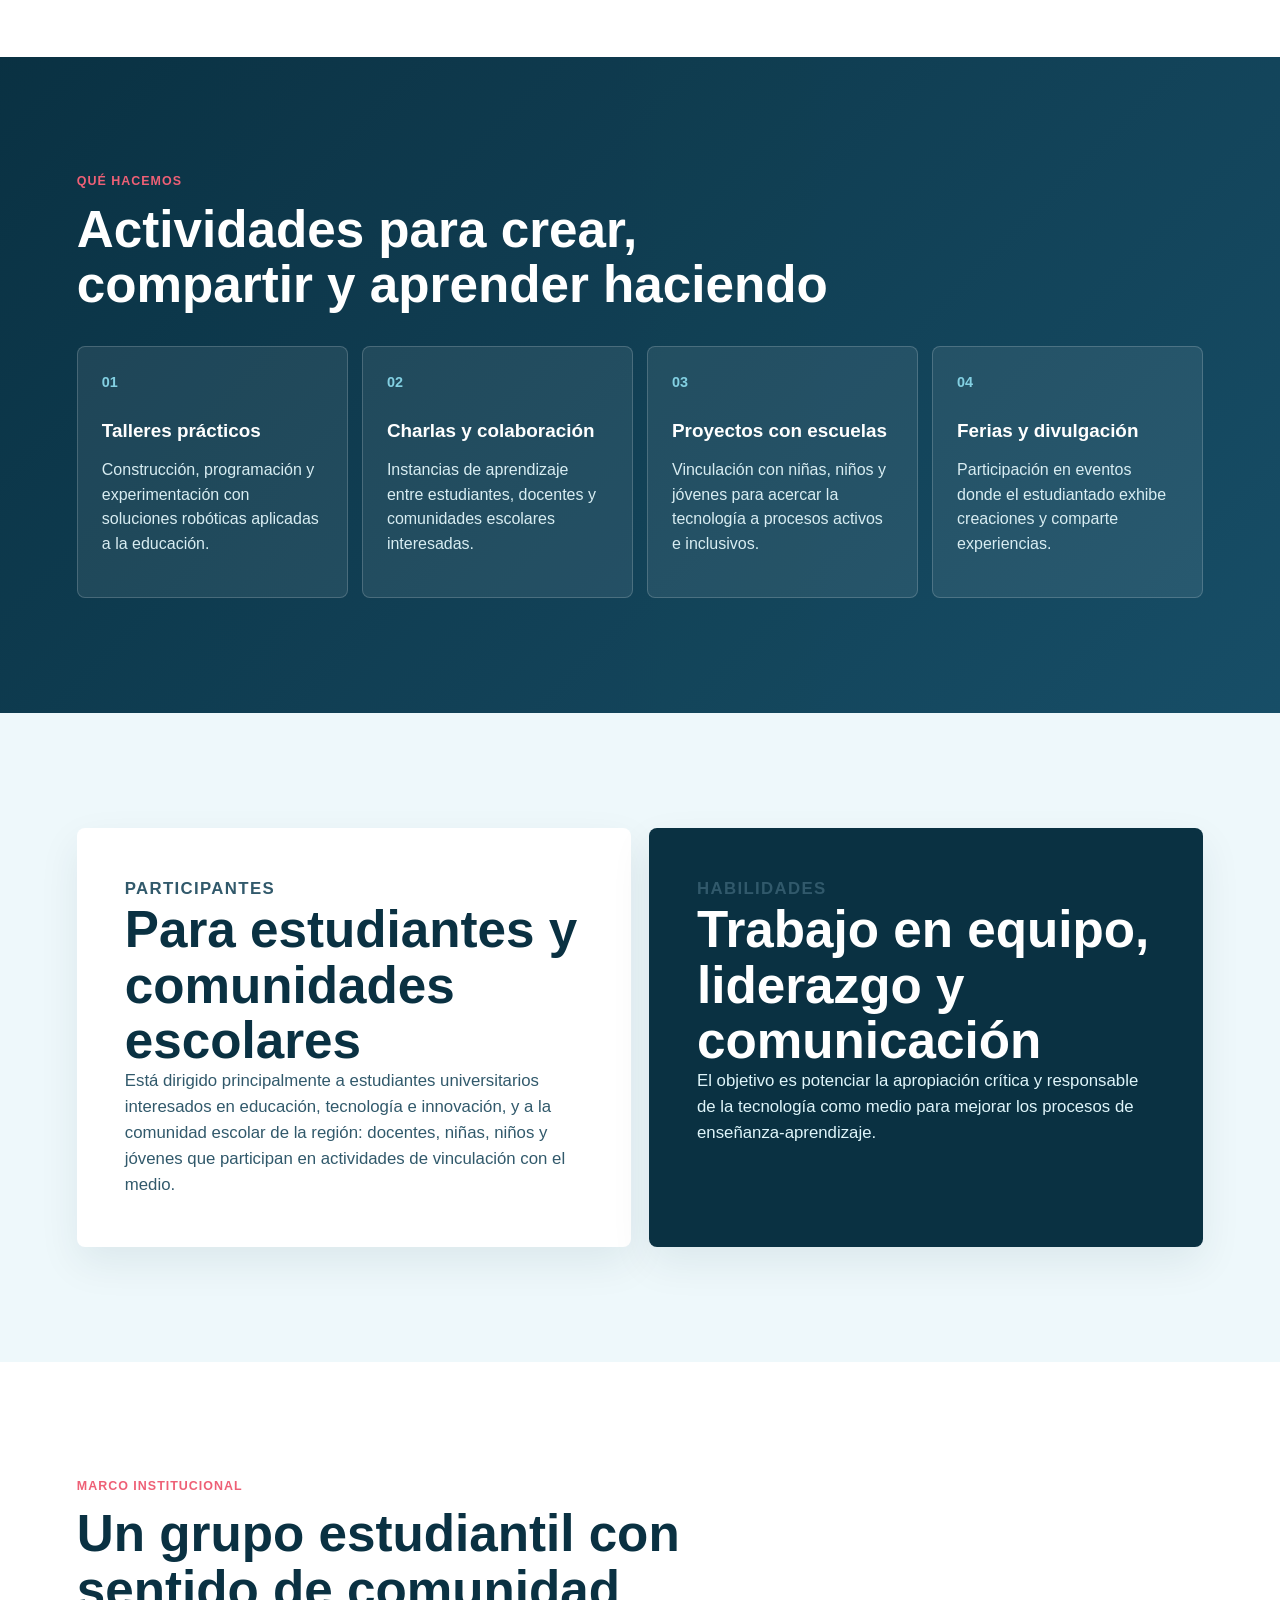
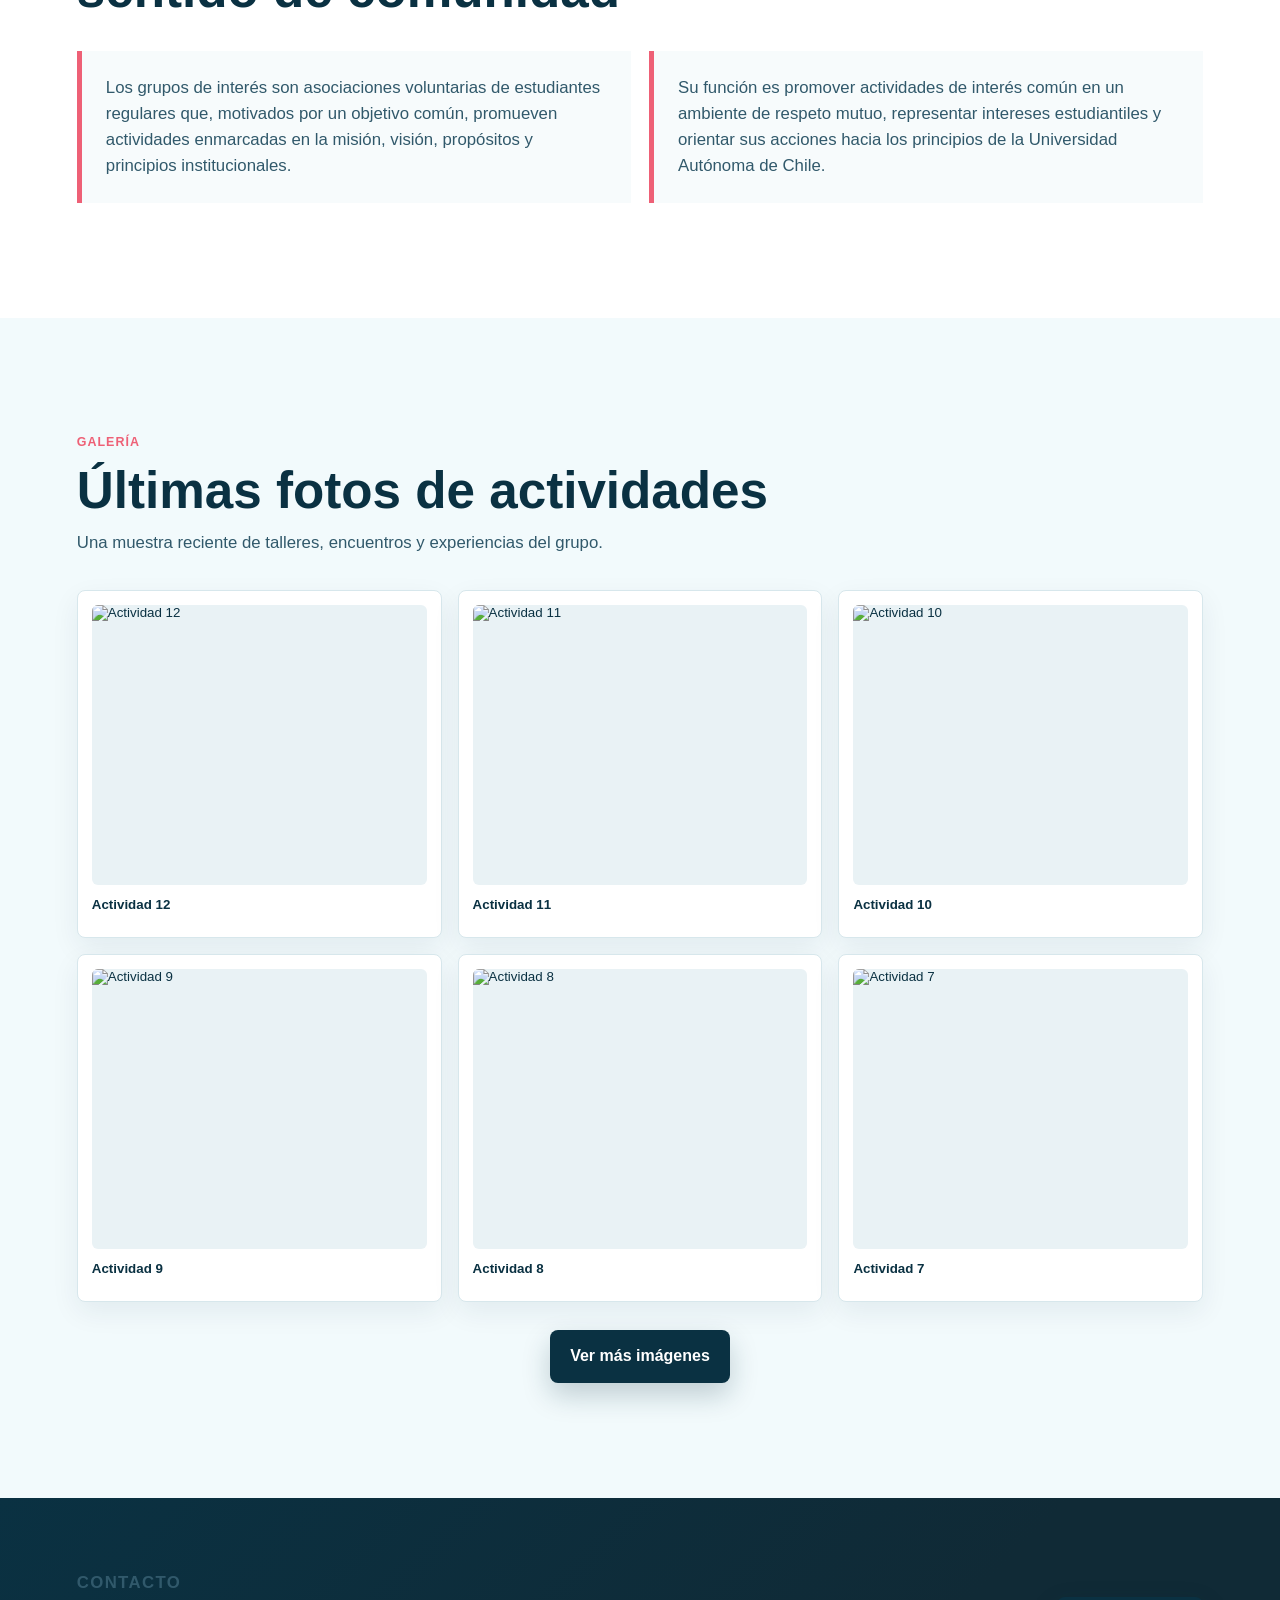
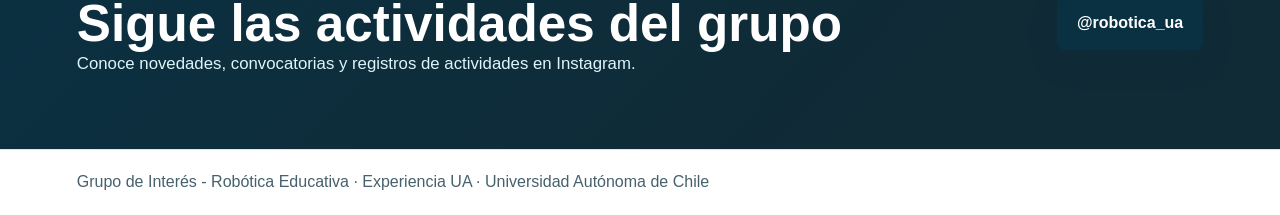
==== commit 94e4d80d: "Improve Spanish copy and accessibility controls" ====
--- a/index.html
+++ b/index.html
@@ -3,29 +3,40 @@
   <head>
     <meta charset="utf-8">
     <meta name="viewport" content="width=device-width, initial-scale=1">
-    <title>Grupo de Interes - Robotica Educativa | Universidad Autonoma de Chile</title>
+    <title>Grupo de Interés - Robótica Educativa | Universidad Autónoma de Chile</title>
     <meta
       name="description"
-      content="Pagina del Grupo de Interes Robotica Educativa, parte de Experiencia UA de la Universidad Autonoma de Chile."
+      content="Página del Grupo de Interés Robótica Educativa, parte de Experiencia UA de la Universidad Autónoma de Chile."
     >
     <link rel="icon" type="image/jpeg" href="assets/robotica-taller-01.jpeg">
     <link rel="apple-touch-icon" href="assets/robotica-taller-01.jpeg">
     <link rel="stylesheet" href="styles.css">
   </head>
   <body>
+    <section class="accessibility-bar" aria-label="Herramientas de accesibilidad">
+      <span>Accesibilidad</span>
+      <div class="accessibility-controls">
+        <button type="button" data-accessibility-action="font-decrease" aria-label="Disminuir tamaño de letra">A-</button>
+        <button type="button" data-accessibility-action="font-increase" aria-label="Aumentar tamaño de letra">A+</button>
+        <button type="button" data-accessibility-action="contrast" aria-pressed="false">Alto contraste</button>
+        <button type="button" data-accessibility-action="invert" aria-pressed="false">Invertir colores</button>
+        <button type="button" data-accessibility-action="reset">Restablecer</button>
+      </div>
+    </section>
+
     <header class="site-header">
       <a class="brand" href="index.html#inicio" aria-label="Ir al inicio">
-        <img src="assets/robotica-taller-01.jpeg" alt="Logo Grupo de Interes Robotica Educativa">
+        <img src="assets/robotica-taller-01.jpeg" alt="Logo Grupo de Interés Robótica Educativa">
         <span>
-          <strong>Robotica Educativa</strong>
-          <small>Grupo de Interes · Experiencia UA</small>
+          <strong>Robótica Educativa</strong>
+          <small>Grupo de Interés · Experiencia UA</small>
         </span>
       </a>
-      <nav aria-label="Navegacion principal">
-        <a href="index.html#proposito">Proposito</a>
+      <nav aria-label="Navegación principal">
+        <a href="index.html#proposito">Propósito</a>
         <a href="index.html#actividades">Actividades</a>
         <a href="directiva.html">Directiva</a>
-        <a href="galeria.html">Galeria</a>
+        <a href="galeria.html">Galería</a>
         <a href="index.html#contacto">Contacto</a>
       </nav>
     </header>
@@ -33,11 +44,11 @@
     <main id="inicio">
       <section class="hero">
         <div class="hero-copy">
-          <p class="eyebrow">Universidad Autonoma de Chile · Talca</p>
-          <h1>Grupo de Interes - Robotica Educativa</h1>
-          <p>
-            Un espacio de aprendizaje colaborativo para explorar, disenar y aplicar la robotica
-            como herramienta pedagogica, creativa y de innovacion educativa.
+          <p class="eyebrow">Universidad Autónoma de Chile · Talca</p>
+          <h1>Grupo de Interés - Robótica Educativa</h1>
+          <p>
+            Un espacio de aprendizaje colaborativo para explorar, diseñar y aplicar la robótica
+            como herramienta pedagógica, creativa y de innovación educativa.
           </p>
           <div class="hero-actions">
             <a class="button primary" href="https://www.instagram.com/robotica_ua/" target="_blank" rel="noreferrer">
@@ -47,57 +58,57 @@
           </div>
         </div>
         <div class="hero-visual" aria-label="Identidad del grupo">
-          <img src="assets/robotica-taller-01.jpeg" alt="Insignia del Grupo de Interes Robotica Educativa">
+          <img src="assets/robotica-taller-01.jpeg" alt="Insignia del Grupo de Interés Robótica Educativa">
         </div>
       </section>
 
       <section class="identity-strip" aria-label="Instituciones asociadas">
-        <img src="assets/robotica-taller-02.jpeg" alt="Logo Universidad Autonoma de Chile">
-        <img src="assets/robotica-taller-03.jpeg" alt="Logo Experiencia UA">
+        <img src="assets/logo-universidad-autonoma.png" alt="Logo Universidad Autónoma de Chile">
+        <img src="assets/logo-experiencia-ua.png" alt="Logo Experiencia UA">
       </section>
 
       <section id="proposito" class="section two-column">
         <div>
-          <p class="eyebrow">Proposito</p>
-          <h2>Aprender tecnologia para transformar experiencias educativas</h2>
+          <p class="eyebrow">Propósito</p>
+          <h2>Aprender tecnología para transformar experiencias educativas</h2>
         </div>
         <div class="content-stack">
           <p>
-            El grupo promueve actividades teorico-practicas que integran la robotica al ambito
+            El grupo promueve actividades teórico-prácticas que integran la robótica al ámbito
             educativo mediante talleres, charlas y proyectos aplicados en escuelas y liceos.
           </p>
           <p>
-            Su trabajo busca fortalecer competencias cientifico-tecnologicas, pensamiento logico,
-            creatividad e innovacion, vinculando el conocimiento universitario con el entorno social.
+            Su trabajo busca fortalecer competencias científico-tecnológicas, pensamiento lógico,
+            creatividad e innovación, vinculando el conocimiento universitario con el entorno social.
           </p>
         </div>
       </section>
 
       <section id="actividades" class="section activity-band">
         <div class="section-heading">
-          <p class="eyebrow">Que hacemos</p>
+          <p class="eyebrow">Qué hacemos</p>
           <h2>Actividades para crear, compartir y aprender haciendo</h2>
         </div>
         <div class="activity-grid">
           <article>
             <span>01</span>
-            <h3>Talleres practicos</h3>
-            <p>Construccion, programacion y experimentacion con soluciones roboticas aplicadas a la educacion.</p>
+            <h3>Talleres prácticos</h3>
+            <p>Construcción, programación y experimentación con soluciones robóticas aplicadas a la educación.</p>
           </article>
           <article>
             <span>02</span>
-            <h3>Charlas y colaboracion</h3>
+            <h3>Charlas y colaboración</h3>
             <p>Instancias de aprendizaje entre estudiantes, docentes y comunidades escolares interesadas.</p>
           </article>
           <article>
             <span>03</span>
             <h3>Proyectos con escuelas</h3>
-            <p>Vinculacion con ninas, ninos y jovenes para acercar la tecnologia a procesos activos e inclusivos.</p>
+            <p>Vinculación con niñas, niños y jóvenes para acercar la tecnología a procesos activos e inclusivos.</p>
           </article>
           <article>
             <span>04</span>
-            <h3>Ferias y divulgacion</h3>
-            <p>Participacion en eventos donde el estudiantado exhibe creaciones y comparte experiencias.</p>
+            <h3>Ferias y divulgación</h3>
+            <p>Participación en eventos donde el estudiantado exhibe creaciones y comparte experiencias.</p>
           </article>
         </div>
       </section>
@@ -107,17 +118,17 @@
           <p class="eyebrow">Participantes</p>
           <h2>Para estudiantes y comunidades escolares</h2>
           <p>
-            Esta dirigido principalmente a estudiantes universitarios interesados en educacion,
-            tecnologia e innovacion, y a la comunidad escolar de la region: docentes, ninas, ninos
-            y jovenes que participan en actividades de vinculacion con el medio.
+            Está dirigido principalmente a estudiantes universitarios interesados en educación,
+            tecnología e innovación, y a la comunidad escolar de la región: docentes, niñas, niños
+            y jóvenes que participan en actividades de vinculación con el medio.
           </p>
         </div>
         <div class="audience-panel accent">
           <p class="eyebrow">Habilidades</p>
-          <h2>Trabajo en equipo, liderazgo y comunicacion</h2>
-          <p>
-            El objetivo es potenciar la apropiacion critica y responsable de la tecnologia como
-            medio para mejorar los procesos de ensenanza-aprendizaje.
+          <h2>Trabajo en equipo, liderazgo y comunicación</h2>
+          <p>
+            El objetivo es potenciar la apropiación crítica y responsable de la tecnología como
+            medio para mejorar los procesos de enseñanza-aprendizaje.
           </p>
         </div>
       </section>
@@ -129,22 +140,22 @@
         </div>
         <div class="principles-grid">
           <p>
-            Los grupos de interes son asociaciones voluntarias de estudiantes regulares que,
-            motivados por un objetivo comun, promueven actividades enmarcadas en la mision,
-            vision, propositos y principios institucionales.
-          </p>
-          <p>
-            Su funcion es promover actividades de interes comun en un ambiente de respeto mutuo,
+            Los grupos de interés son asociaciones voluntarias de estudiantes regulares que,
+            motivados por un objetivo común, promueven actividades enmarcadas en la misión,
+            visión, propósitos y principios institucionales.
+          </p>
+          <p>
+            Su función es promover actividades de interés común en un ambiente de respeto mutuo,
             representar intereses estudiantiles y orientar sus acciones hacia los principios de
-            la Universidad Autonoma de Chile.
+            la Universidad Autónoma de Chile.
           </p>
         </div>
       </section>
 
       <section id="galeria" class="section gallery-section">
         <div class="section-heading">
-          <p class="eyebrow">Galeria</p>
-          <h2>Ultimas fotos de actividades</h2>
+          <p class="eyebrow">Galería</p>
+          <h2>Últimas fotos de actividades</h2>
           <p>Una muestra reciente de talleres, encuentros y experiencias del grupo.</p>
         </div>
         <div
@@ -152,12 +163,12 @@
           id="gallery"
           data-gallery-dir="gallery"
           data-gallery-limit="6"
-          aria-label="Galeria de imagenes"
+          aria-label="Galería de imágenes"
         >
-          <p class="gallery-status">Cargando imagenes...</p>
+          <p class="gallery-status">Cargando imágenes...</p>
         </div>
         <div class="gallery-actions">
-          <a class="button primary" href="galeria.html">Ver mas imagenes</a>
+          <a class="button primary" href="galeria.html">Ver más imágenes</a>
         </div>
       </section>
 
@@ -176,11 +187,11 @@
     </main>
 
     <footer>
-      <p>Grupo de Interes - Robotica Educativa · Experiencia UA · Universidad Autonoma de Chile</p>
+      <p>Grupo de Interés - Robótica Educativa · Experiencia UA · Universidad Autónoma de Chile</p>
     </footer>
 
     <div class="lightbox" id="lightbox" aria-hidden="true">
-      <button class="lightbox-close" type="button" aria-label="Cerrar galeria">&times;</button>
+      <button class="lightbox-close" type="button" aria-label="Cerrar galería">&times;</button>
       <figure>
         <img src="" alt="">
         <figcaption></figcaption>
--- a/styles.css
+++ b/styles.css
@@ -20,6 +20,14 @@
   scroll-behavior: smooth;
 }
 
+html.access-font-large {
+  font-size: 112.5%;
+}
+
+html.access-font-larger {
+  font-size: 125%;
+}
+
 body {
   margin: 0;
   color: var(--ink);
@@ -37,9 +45,62 @@
   color: inherit;
 }
 
+.accessibility-bar {
+  position: sticky;
+  top: 0;
+  z-index: 40;
+  display: flex;
+  align-items: center;
+  justify-content: space-between;
+  gap: 14px;
+  padding: 8px clamp(18px, 4vw, 56px);
+  color: var(--white);
+  background: var(--ink);
+  border-bottom: 1px solid rgba(255, 255, 255, 0.18);
+}
+
+.accessibility-bar span {
+  font-size: 0.84rem;
+  font-weight: 900;
+}
+
+.accessibility-controls {
+  display: flex;
+  align-items: center;
+  justify-content: flex-end;
+  gap: 8px;
+  flex-wrap: wrap;
+}
+
+.accessibility-controls button {
+  min-height: 34px;
+  padding: 7px 10px;
+  border: 1px solid rgba(255, 255, 255, 0.42);
+  border-radius: 6px;
+  color: var(--white);
+  background: rgba(255, 255, 255, 0.08);
+  cursor: pointer;
+  font: inherit;
+  font-size: 0.84rem;
+  font-weight: 800;
+}
+
+.accessibility-controls button:hover,
+.accessibility-controls button[aria-pressed="true"] {
+  color: var(--ink);
+  background: var(--aqua);
+}
+
+.accessibility-controls button:focus-visible,
+a:focus-visible,
+button:focus-visible {
+  outline: 3px solid var(--coral);
+  outline-offset: 3px;
+}
+
 .site-header {
   position: sticky;
-  top: 0;
+  top: 51px;
   z-index: 20;
   display: flex;
   align-items: center;
@@ -530,6 +591,74 @@
 
 footer p {
   margin: 0;
+}
+
+html.access-contrast body {
+  color: #ffffff;
+  background: #000000;
+}
+
+html.access-contrast .accessibility-bar,
+html.access-contrast .site-header,
+html.access-contrast .hero,
+html.access-contrast .page-hero,
+html.access-contrast .identity-strip,
+html.access-contrast .two-column,
+html.access-contrast .audience,
+html.access-contrast .principles,
+html.access-contrast .gallery-section,
+html.access-contrast footer,
+html.access-contrast .audience-panel,
+html.access-contrast .member-card,
+html.access-contrast .gallery-item,
+html.access-contrast .gallery-status,
+html.access-contrast .principles-grid p {
+  color: #ffffff;
+  background: #000000;
+  border-color: #ffffff;
+  box-shadow: none;
+}
+
+html.access-contrast p,
+html.access-contrast .brand small,
+html.access-contrast .content-stack p,
+html.access-contrast .principles-grid p,
+html.access-contrast .audience-panel p,
+html.access-contrast .contact p,
+html.access-contrast .section-heading > p:not(.eyebrow),
+html.access-contrast .member-card dd,
+html.access-contrast footer {
+  color: #ffffff;
+}
+
+html.access-contrast nav a,
+html.access-contrast .member-card a {
+  color: #ffff00;
+}
+
+html.access-contrast .button.primary,
+html.access-contrast .button.secondary,
+html.access-contrast nav a[aria-current="page"] {
+  color: #000000;
+  background: #ffff00;
+  border-color: #ffff00;
+}
+
+html.access-contrast .eyebrow,
+html.access-contrast .activity-grid span {
+  color: #ffff00;
+}
+
+html.access-invert {
+  filter: invert(1) hue-rotate(180deg);
+}
+
+html.access-invert img,
+html.access-invert video,
+html.access-invert iframe,
+html.access-invert .member-photo,
+html.access-invert .hero-visual {
+  filter: invert(1) hue-rotate(180deg);
 }
 
 .lightbox {
@@ -582,7 +711,13 @@
 }
 
 @media (max-width: 980px) {
+  .accessibility-bar {
+    align-items: flex-start;
+    flex-direction: column;
+  }
+
   .site-header {
+    top: 95px;
     align-items: flex-start;
     flex-direction: column;
   }
@@ -623,6 +758,10 @@
 }
 
 @media (max-width: 620px) {
+  .accessibility-bar {
+    position: static;
+  }
+
   .site-header {
     position: static;
   }
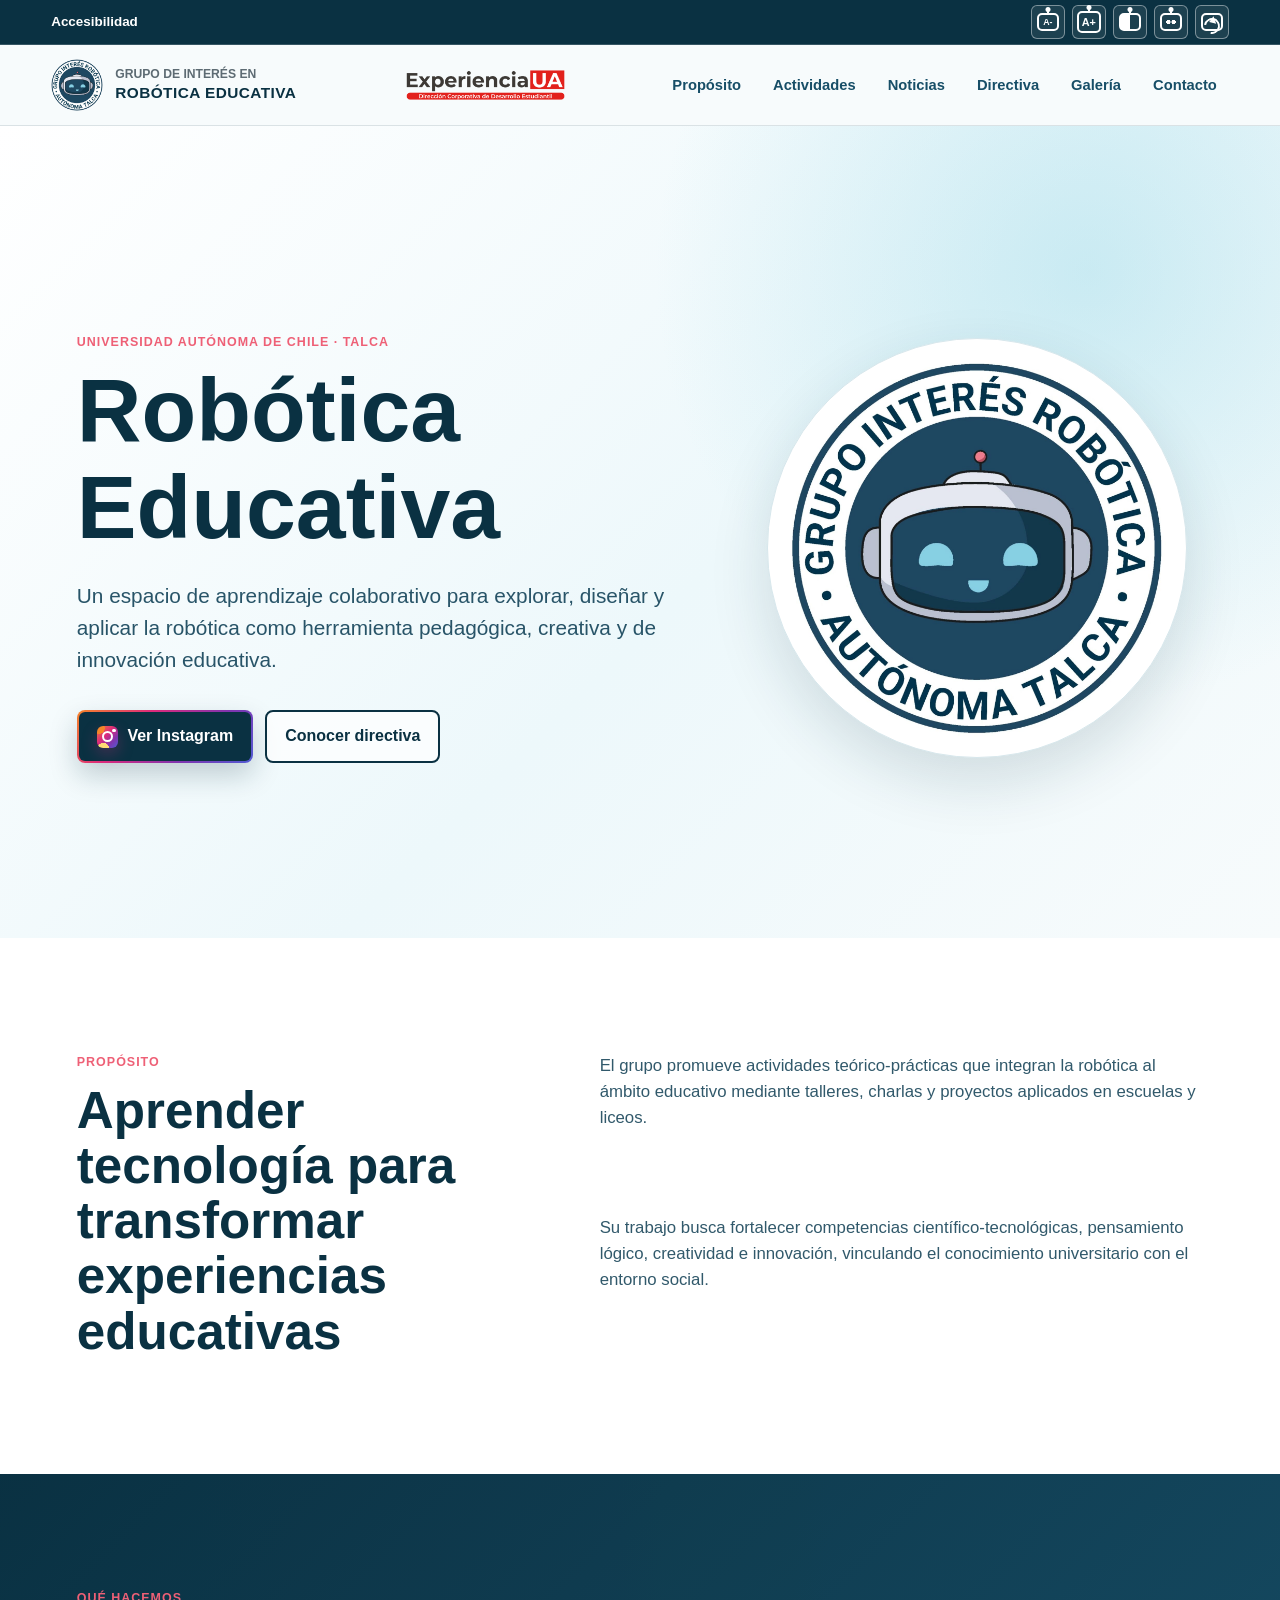
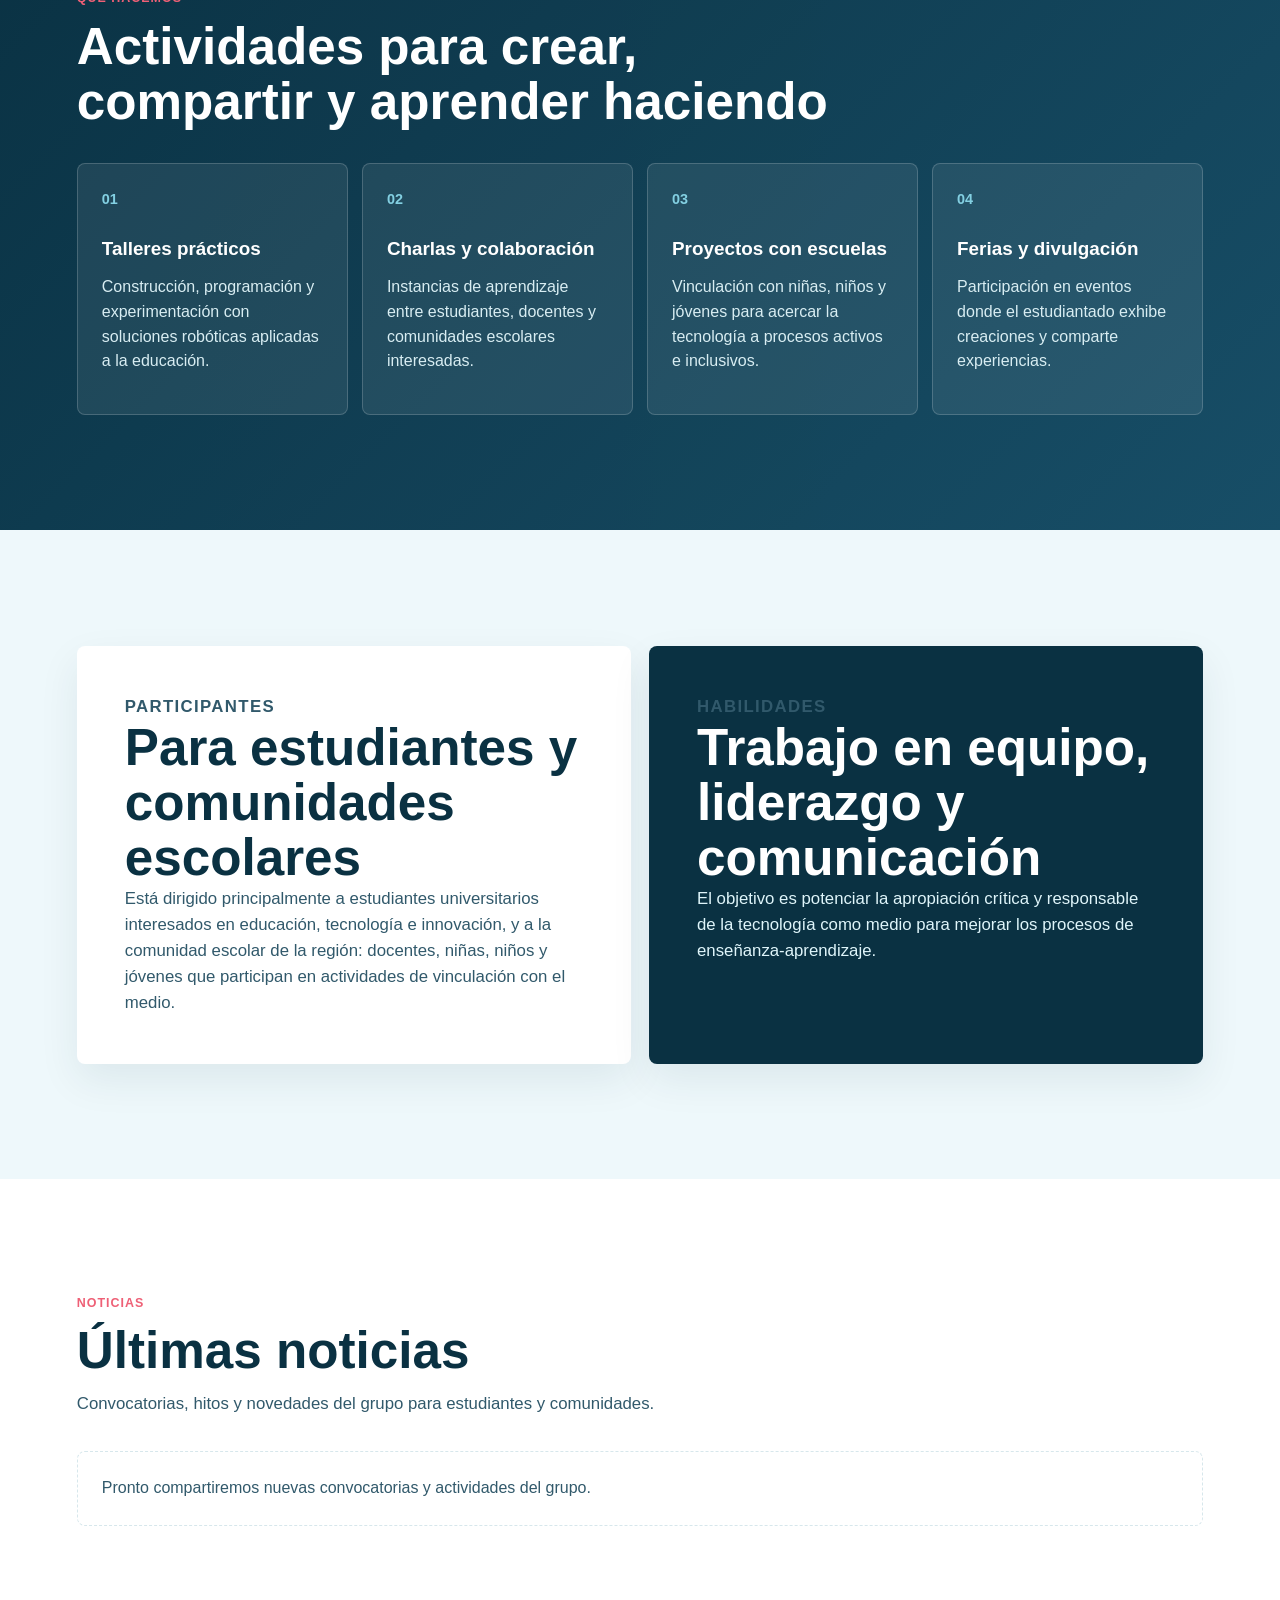
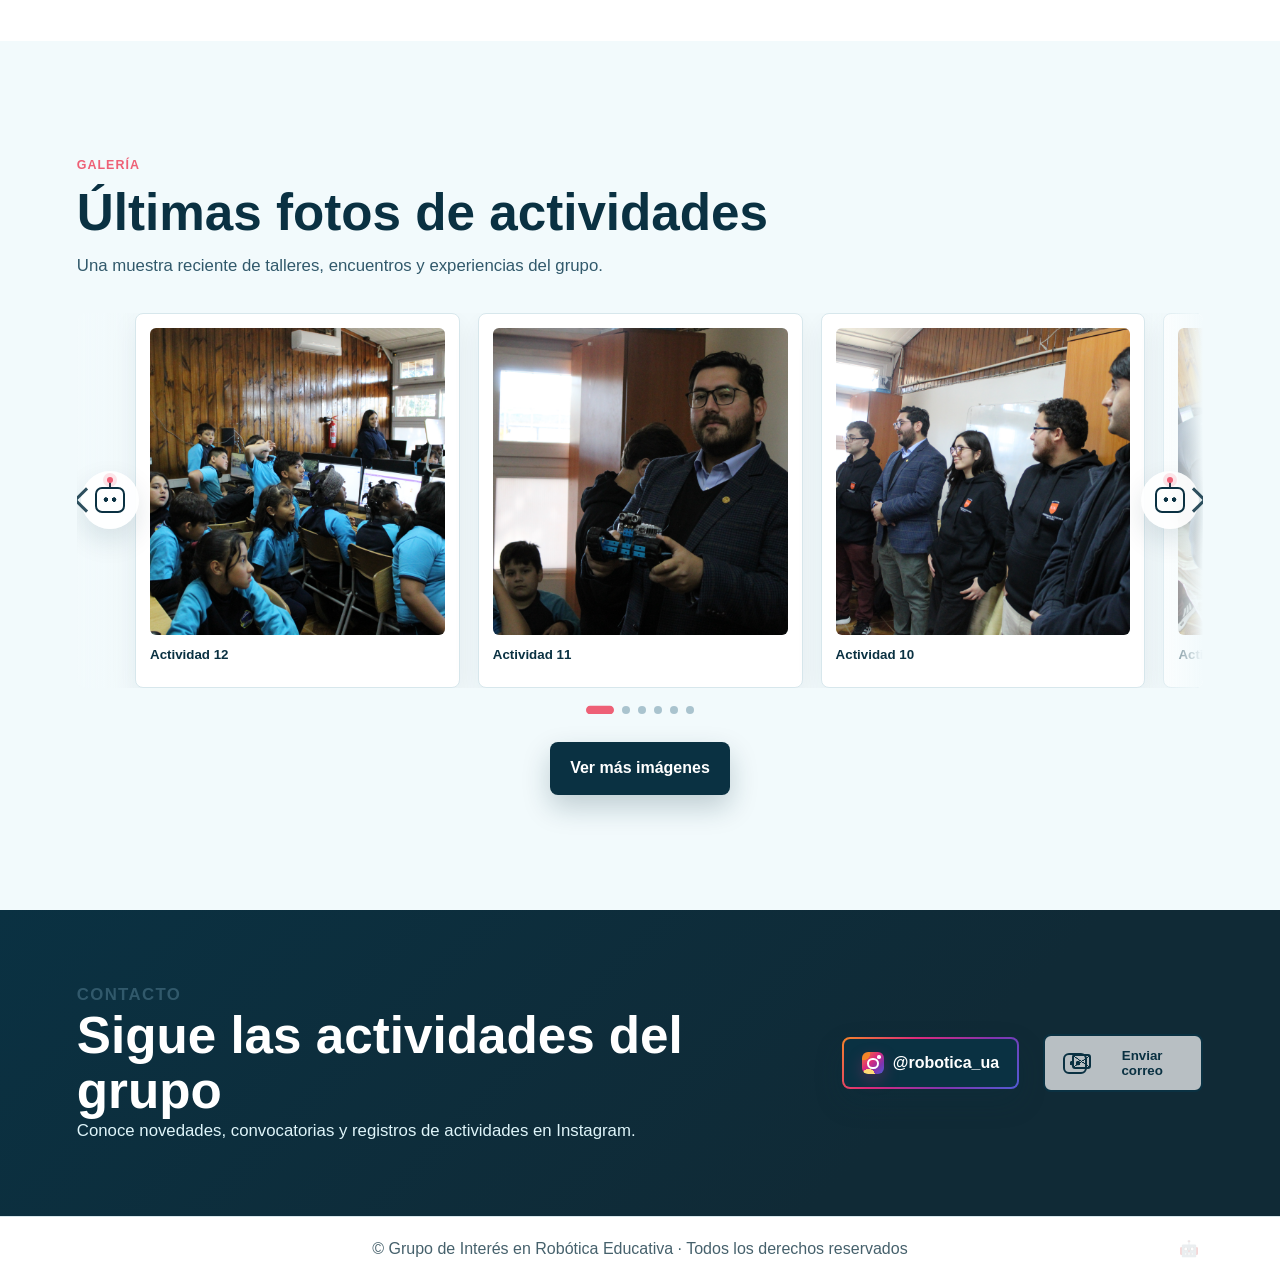
==== commit 5462a97f: "Implementa sitio PHP con backoffice, noticias y galería" ====
--- a/index.html
+++ b/index.html
@@ -3,41 +3,44 @@
   <head>
     <meta charset="utf-8">
     <meta name="viewport" content="width=device-width, initial-scale=1">
-    <title>Grupo de Interés - Robótica Educativa | Universidad Autónoma de Chile</title>
+    <title>Grupo de Interés en Robótica Educativa | Universidad Autónoma de Chile</title>
     <meta
       name="description"
       content="Página del Grupo de Interés Robótica Educativa, parte de Experiencia UA de la Universidad Autónoma de Chile."
     >
-    <link rel="icon" type="image/jpeg" href="assets/robotica-taller-01.jpeg">
-    <link rel="apple-touch-icon" href="assets/robotica-taller-01.jpeg">
+    <link rel="icon" type="image/png" href="assets/favicon.png">
+    <link rel="apple-touch-icon" href="assets/favicon.png">
     <link rel="stylesheet" href="styles.css">
   </head>
   <body>
     <section class="accessibility-bar" aria-label="Herramientas de accesibilidad">
-      <span>Accesibilidad</span>
+      <span class="accessibility-label">Accesibilidad</span>
       <div class="accessibility-controls">
-        <button type="button" data-accessibility-action="font-decrease" aria-label="Disminuir tamaño de letra">A-</button>
-        <button type="button" data-accessibility-action="font-increase" aria-label="Aumentar tamaño de letra">A+</button>
-        <button type="button" data-accessibility-action="contrast" aria-pressed="false">Alto contraste</button>
-        <button type="button" data-accessibility-action="invert" aria-pressed="false">Invertir colores</button>
-        <button type="button" data-accessibility-action="reset">Restablecer</button>
+        <button type="button" data-accessibility-action="font-decrease" aria-label="Disminuir tamaño de letra" title="Disminuir tamaño de letra"><span class="robot-action small" aria-hidden="true">A-</span></button>
+        <button type="button" data-accessibility-action="font-increase" aria-label="Aumentar tamaño de letra" title="Aumentar tamaño de letra"><span class="robot-action large" aria-hidden="true">A+</span></button>
+        <button type="button" data-accessibility-action="contrast" aria-label="Activar alto contraste" aria-pressed="false" title="Alto contraste"><span class="robot-action contrast" aria-hidden="true"></span></button>
+        <button type="button" data-accessibility-action="invert" aria-label="Invertir colores" aria-pressed="false" title="Invertir colores"><span class="robot-action invert" aria-hidden="true"></span></button>
+        <button type="button" data-accessibility-action="reset" aria-label="Restablecer accesibilidad" title="Restablecer"><span class="robot-action reset" aria-hidden="true"></span></button>
       </div>
     </section>
 
     <header class="site-header">
       <a class="brand" href="index.html#inicio" aria-label="Ir al inicio">
-        <img src="assets/robotica-taller-01.jpeg" alt="Logo Grupo de Interés Robótica Educativa">
-        <span>
-          <strong>Robótica Educativa</strong>
-          <small>Grupo de Interés · Experiencia UA</small>
+        <img class="brand-symbol" src="assets/robotica-taller-01.jpeg" alt="Logo Grupo de Interés Robótica Educativa">
+        <span class="brand-title">
+          Grupo de Interés en <strong>ROBÓTICA EDUCATIVA</strong>
         </span>
+      </a>
+      <a class="ua-brand" href="https://www.uautonoma.cl/experiencia-ua/" target="_blank" rel="noopener noreferrer" aria-label="Experiencia UA">
+        <img src="assets/logo-experiencia-ua-corporativo.png" alt="Experiencia UA">
       </a>
       <nav aria-label="Navegación principal">
         <a href="index.html#proposito">Propósito</a>
         <a href="index.html#actividades">Actividades</a>
+        <a href="index.html#noticias">Noticias</a>
         <a href="directiva.html">Directiva</a>
         <a href="galeria.html">Galería</a>
-        <a href="index.html#contacto">Contacto</a>
+        <button class="nav-contact-button" type="button" data-contact-open>Contacto</button>
       </nav>
     </header>
 
@@ -45,13 +48,14 @@
       <section class="hero">
         <div class="hero-copy">
           <p class="eyebrow">Universidad Autónoma de Chile · Talca</p>
-          <h1>Grupo de Interés - Robótica Educativa</h1>
+          <h1>Robótica Educativa</h1>
           <p>
             Un espacio de aprendizaje colaborativo para explorar, diseñar y aplicar la robótica
             como herramienta pedagógica, creativa y de innovación educativa.
           </p>
           <div class="hero-actions">
-            <a class="button primary" href="https://www.instagram.com/robotica_ua/" target="_blank" rel="noreferrer">
+            <a class="button primary instagram-link" href="https://www.instagram.com/robotica_ua/" target="_blank" rel="noreferrer">
+              <span class="instagram-icon" aria-hidden="true"></span>
               Ver Instagram
             </a>
             <a class="button secondary" href="directiva.html">Conocer directiva</a>
@@ -62,11 +66,6 @@
         </div>
       </section>
 
-      <section class="identity-strip" aria-label="Instituciones asociadas">
-        <img src="assets/logo-universidad-autonoma.png" alt="Logo Universidad Autónoma de Chile">
-        <img src="assets/logo-experiencia-ua.png" alt="Logo Experiencia UA">
-      </section>
-
       <section id="proposito" class="section two-column">
         <div>
           <p class="eyebrow">Propósito</p>
@@ -133,22 +132,14 @@
         </div>
       </section>
 
-      <section class="section principles">
+      <section id="noticias" class="section news-section">
         <div class="section-heading">
-          <p class="eyebrow">Marco institucional</p>
-          <h2>Un grupo estudiantil con sentido de comunidad</h2>
-        </div>
-        <div class="principles-grid">
-          <p>
-            Los grupos de interés son asociaciones voluntarias de estudiantes regulares que,
-            motivados por un objetivo común, promueven actividades enmarcadas en la misión,
-            visión, propósitos y principios institucionales.
-          </p>
-          <p>
-            Su función es promover actividades de interés común en un ambiente de respeto mutuo,
-            representar intereses estudiantiles y orientar sus acciones hacia los principios de
-            la Universidad Autónoma de Chile.
-          </p>
+          <p class="eyebrow">Noticias</p>
+          <h2>Últimas noticias</h2>
+          <p>Convocatorias, hitos y novedades del grupo para estudiantes y comunidades.</p>
+        </div>
+        <div class="news-list" data-news-list data-news-limit="3">
+          <p class="gallery-status">Cargando noticias...</p>
         </div>
       </section>
 
@@ -162,7 +153,9 @@
           class="gallery"
           id="gallery"
           data-gallery-dir="gallery"
-          data-gallery-limit="6"
+          data-gallery-limit="8"
+          data-gallery-order="latest"
+          data-gallery-mode="slider"
           aria-label="Galería de imágenes"
         >
           <p class="gallery-status">Cargando imágenes...</p>
@@ -180,14 +173,20 @@
             Conoce novedades, convocatorias y registros de actividades en Instagram.
           </p>
         </div>
-        <a class="button primary" href="https://www.instagram.com/robotica_ua/" target="_blank" rel="noreferrer">
+        <a class="button primary instagram-link" href="https://www.instagram.com/robotica_ua/" target="_blank" rel="noreferrer">
+          <span class="instagram-icon" aria-hidden="true"></span>
           @robotica_ua
         </a>
+        <button class="button secondary mail-robot-button" type="button" data-contact-open>
+          <span class="mail-robot-icon" aria-hidden="true"></span>
+          Enviar correo
+        </button>
       </section>
     </main>
 
     <footer>
-      <p>Grupo de Interés - Robótica Educativa · Experiencia UA · Universidad Autónoma de Chile</p>
+      <p>&copy; Grupo de Interés en Robótica Educativa · Todos los derechos reservados</p>
+      <a class="secret-admin-link" href="admin/" aria-label="Acceso interno" title="Acceso interno">🤖</a>
     </footer>
 
     <div class="lightbox" id="lightbox" aria-hidden="true">
@@ -198,6 +197,37 @@
       </figure>
     </div>
 
+    <div class="contact-modal" id="contactModal" aria-hidden="true">
+      <div class="contact-dialog" role="dialog" aria-modal="true" aria-labelledby="contactModalTitle">
+        <button class="modal-close" type="button" data-contact-close aria-label="Cerrar formulario">&times;</button>
+        <p class="eyebrow">Contacto</p>
+        <h2 id="contactModalTitle">Escríbenos</h2>
+        <p class="contact-intro">
+          Si tienen una idea, necesitan apoyo para una actividad o quieren que el grupo participe en algo, escríbanos. Somos estudiantes organizándonos para acercar la robótica educativa a más espacios.
+        </p>
+        <form class="contact-form" action="contact.php" method="post">
+          <label>
+            Nombre
+            <input type="text" name="name" autocomplete="name" minlength="2" placeholder="Tu nombre o institución" required>
+          </label>
+          <label>
+            Correo
+            <input type="email" name="email" autocomplete="email" placeholder="nombre@correo.cl" required>
+          </label>
+          <label>
+            Asunto
+            <input type="text" name="subject" minlength="4" placeholder="Taller, colaboración, consulta..." required>
+          </label>
+          <label>
+            Mensaje
+            <textarea name="message" rows="5" minlength="12" placeholder="Cuéntanos brevemente qué necesitas y cómo podemos ayudarte." required></textarea>
+          </label>
+          <button class="button primary robot-submit" type="submit"><span class="button-bot" aria-hidden="true"></span>Enviar mensaje</button>
+          <p class="form-status" role="status"></p>
+        </form>
+      </div>
+    </div>
+
     <script src="gallery-data.js"></script>
     <script src="script.js"></script>
   </body>
--- a/styles.css
+++ b/styles.css
@@ -52,14 +52,16 @@
   display: flex;
   align-items: center;
   justify-content: space-between;
-  gap: 14px;
-  padding: 8px clamp(18px, 4vw, 56px);
+  gap: 10px;
+  min-height: 42px;
+  padding: 5px clamp(14px, 4vw, 56px);
   color: var(--white);
   background: var(--ink);
   border-bottom: 1px solid rgba(255, 255, 255, 0.18);
 }
 
-.accessibility-bar span {
+.accessibility-label {
+  flex: 0 0 auto;
   font-size: 0.84rem;
   font-weight: 900;
 }
@@ -68,21 +70,25 @@
   display: flex;
   align-items: center;
   justify-content: flex-end;
-  gap: 8px;
-  flex-wrap: wrap;
+  gap: 7px;
+  min-width: 0;
+  overflow-x: auto;
+  scrollbar-width: thin;
 }
 
 .accessibility-controls button {
-  min-height: 34px;
-  padding: 7px 10px;
+  display: inline-grid;
+  place-items: center;
+  flex: 0 0 auto;
+  width: 34px;
+  height: 34px;
+  padding: 0;
   border: 1px solid rgba(255, 255, 255, 0.42);
   border-radius: 6px;
   color: var(--white);
   background: rgba(255, 255, 255, 0.08);
   cursor: pointer;
   font: inherit;
-  font-size: 0.84rem;
-  font-weight: 800;
 }
 
 .accessibility-controls button:hover,
@@ -98,47 +104,149 @@
   outline-offset: 3px;
 }
 
+.robot-action {
+  position: relative;
+  display: inline-grid;
+  place-items: center;
+  width: 22px;
+  height: 18px;
+  border: 2px solid currentColor;
+  border-radius: 5px;
+  font-size: 0.55rem;
+  font-weight: 900;
+  line-height: 1;
+}
+
+.robot-action::before {
+  content: "";
+  position: absolute;
+  top: -6px;
+  left: 50%;
+  width: 2px;
+  height: 6px;
+  background: currentColor;
+  transform: translateX(-50%);
+}
+
+.robot-action::after {
+  content: "";
+  position: absolute;
+  top: -8px;
+  left: 50%;
+  width: 5px;
+  height: 5px;
+  border-radius: 50%;
+  background: currentColor;
+  transform: translateX(-50%);
+}
+
+.robot-action.large {
+  width: 24px;
+  height: 22px;
+  font-size: 0.68rem;
+}
+
+.robot-action.contrast {
+  background: linear-gradient(90deg, currentColor 0 50%, transparent 50% 100%);
+}
+
+.robot-action.invert {
+  background:
+    radial-gradient(circle at 35% 50%, currentColor 0 16%, transparent 17%),
+    radial-gradient(circle at 65% 50%, currentColor 0 16%, transparent 17%);
+}
+
+.robot-action.reset::before {
+  top: 3px;
+  left: 50%;
+  width: 12px;
+  height: 12px;
+  border: 2px solid currentColor;
+  border-left-color: transparent;
+  border-radius: 50%;
+  background: transparent;
+  transform: translateX(-50%) rotate(-35deg);
+}
+
+.robot-action.reset::after {
+  top: 2px;
+  left: 6px;
+  width: 0;
+  height: 0;
+  border-top: 4px solid transparent;
+  border-bottom: 4px solid transparent;
+  border-right: 6px solid currentColor;
+  border-radius: 0;
+  background: transparent;
+  transform: rotate(-20deg);
+}
+
 .site-header {
   position: sticky;
-  top: 51px;
+  top: 42px;
   z-index: 20;
   display: flex;
   align-items: center;
   justify-content: space-between;
-  gap: 24px;
+  gap: clamp(12px, 2.5vw, 24px);
   padding: 14px clamp(18px, 4vw, 56px);
   background: rgba(247, 251, 252, 0.92);
   border-bottom: 1px solid rgba(10, 49, 66, 0.12);
   backdrop-filter: blur(18px);
 }
 
+.admin-header {
+  top: 0;
+}
+
 .brand {
   display: inline-flex;
   align-items: center;
   gap: 12px;
-  min-width: 230px;
+  flex: 0 1 260px;
+  min-width: 210px;
   text-decoration: none;
 }
 
-.brand img {
+.brand-symbol {
   width: 52px;
   height: 52px;
   border-radius: 50%;
   object-fit: cover;
-}
-
-.brand strong,
-.brand small {
+  flex: 0 0 auto;
+}
+
+.brand-title,
+.brand-title strong {
   display: block;
 }
 
-.brand strong {
-  font-size: 0.98rem;
-}
-
-.brand small {
+.brand-title {
   color: var(--muted);
-  font-size: 0.78rem;
+  font-size: 0.76rem;
+  font-weight: 800;
+  line-height: 1.15;
+  text-transform: uppercase;
+}
+
+.brand-title strong {
+  margin-top: 2px;
+  color: var(--ink);
+  font-size: 0.96rem;
+  letter-spacing: 0.03em;
+}
+
+.ua-brand {
+  display: inline-flex;
+  align-items: center;
+  flex: 0 1 190px;
+  min-width: 140px;
+}
+
+.ua-brand img {
+  width: 100%;
+  max-height: 34px;
+  object-fit: contain;
 }
 
 nav {
@@ -158,7 +266,20 @@
   text-decoration: none;
 }
 
-nav a:hover {
+.nav-contact-button {
+  padding: 8px 12px;
+  border: 0;
+  border-radius: 6px;
+  color: var(--ink-2);
+  background: transparent;
+  cursor: pointer;
+  font: inherit;
+  font-weight: 700;
+  font-size: 0.92rem;
+}
+
+nav a:hover,
+.nav-contact-button:hover {
   background: var(--aqua-soft);
 }
 
@@ -238,6 +359,7 @@
   display: inline-flex;
   align-items: center;
   justify-content: center;
+  gap: 9px;
   min-height: 46px;
   padding: 12px 18px;
   border: 2px solid transparent;
@@ -260,6 +382,138 @@
   color: var(--ink);
   border-color: var(--ink);
   background: rgba(255, 255, 255, 0.7);
+}
+
+.mail-robot-button {
+  gap: 10px;
+  overflow: hidden;
+  cursor: pointer;
+}
+
+.mail-robot-icon {
+  position: relative;
+  display: inline-block;
+  width: 28px;
+  height: 22px;
+  flex: 0 0 auto;
+}
+
+.mail-robot-icon::before {
+  content: "";
+  position: absolute;
+  left: 0;
+  bottom: 0;
+  width: 20px;
+  height: 17px;
+  border: 2px solid currentColor;
+  border-radius: 6px;
+  background:
+    radial-gradient(circle at 35% 48%, currentColor 0 2px, transparent 2.5px),
+    radial-gradient(circle at 65% 48%, currentColor 0 2px, transparent 2.5px);
+}
+
+.mail-robot-icon::after {
+  content: "";
+  position: absolute;
+  right: 0;
+  top: 2px;
+  width: 15px;
+  height: 11px;
+  border: 2px solid currentColor;
+  border-radius: 3px;
+  background:
+    linear-gradient(145deg, transparent 47%, currentColor 48% 52%, transparent 53%),
+    linear-gradient(35deg, transparent 47%, currentColor 48% 52%, transparent 53%);
+  animation: mail-send 1.8s ease-in-out infinite;
+}
+
+.mail-robot-button:hover .mail-robot-icon::before {
+  animation: mail-bot-bounce 700ms ease-in-out infinite alternate;
+}
+
+.mail-robot-button:hover .mail-robot-icon::after {
+  animation-duration: 1s;
+}
+
+@keyframes mail-send {
+  0%,
+  100% {
+    opacity: 1;
+    transform: translateX(0) translateY(0) rotate(0deg);
+  }
+
+  55% {
+    opacity: 0.78;
+    transform: translateX(5px) translateY(-4px) rotate(8deg);
+  }
+}
+
+@keyframes mail-bot-bounce {
+  from {
+    transform: translateY(0);
+  }
+
+  to {
+    transform: translateY(-2px);
+  }
+}
+
+.instagram-link {
+  gap: 9px;
+}
+
+.button.instagram-link {
+  background:
+    linear-gradient(var(--ink), var(--ink)) padding-box,
+    linear-gradient(135deg, #f58529, #dd2a7b, #8134af, #515bd4) border-box;
+  border-color: transparent;
+}
+
+.button.instagram-link:hover {
+  background:
+    linear-gradient(var(--ink-2), var(--ink-2)) padding-box,
+    linear-gradient(135deg, #f58529, #dd2a7b, #8134af, #515bd4) border-box;
+}
+
+.instagram-link.inline {
+  display: inline-flex;
+  align-items: center;
+}
+
+.instagram-icon {
+  position: relative;
+  display: inline-grid;
+  place-items: center;
+  width: 1.35em;
+  height: 1.35em;
+  flex: 0 0 auto;
+  border: 0;
+  border-radius: 0.38em;
+  color: #ffffff;
+  background:
+    radial-gradient(circle at 30% 105%, #feda75 0 22%, transparent 23%),
+    radial-gradient(circle at 10% 10%, #f58529 0 20%, transparent 21%),
+    linear-gradient(135deg, #f58529 0%, #dd2a7b 42%, #8134af 72%, #515bd4 100%);
+  box-shadow: 0 6px 16px rgba(221, 42, 123, 0.28);
+}
+
+.instagram-icon::before {
+  content: "";
+  position: absolute;
+  inset: 0.33em;
+  border: 2px solid #ffffff;
+  border-radius: 50%;
+}
+
+.instagram-icon::after {
+  content: "";
+  position: absolute;
+  top: 0.18em;
+  right: 0.18em;
+  width: 0.22em;
+  height: 0.22em;
+  border-radius: 50%;
+  background: #ffffff;
 }
 
 .hero-visual {
@@ -311,21 +565,8 @@
   box-shadow: var(--shadow);
 }
 
-.identity-strip {
-  display: grid;
-  grid-template-columns: 240px minmax(260px, 1fr);
-  gap: clamp(18px, 4vw, 48px);
-  align-items: center;
-  padding: 26px clamp(18px, 6vw, 88px);
-  background: var(--white);
-  border-block: 1px solid var(--line);
-}
-
-.identity-strip img {
-  width: 100%;
-  max-height: 120px;
-  object-fit: contain;
-  mix-blend-mode: multiply;
+.compact-hero {
+  padding-block: clamp(42px, 6vw, 78px);
 }
 
 .section {
@@ -424,6 +665,115 @@
   background: var(--white);
 }
 
+.news-section {
+  background: var(--white);
+}
+
+.news-list {
+  display: grid;
+  grid-template-columns: repeat(3, minmax(0, 1fr));
+  gap: 16px;
+}
+
+.news-card {
+  display: grid;
+  grid-template-rows: auto 1fr;
+  overflow: hidden;
+  border: 1px solid var(--line);
+  border-radius: 8px;
+  background: var(--paper);
+  box-shadow: 0 14px 34px rgba(10, 49, 66, 0.07);
+}
+
+.news-card img {
+  width: 100%;
+  height: 170px;
+  object-fit: cover;
+  background: var(--aqua-soft);
+}
+
+.news-card-content {
+  display: grid;
+  gap: 10px;
+  align-content: start;
+  padding: 18px;
+}
+
+.news-card-content span {
+  color: var(--coral);
+  font-size: 0.78rem;
+  font-weight: 950;
+  text-transform: uppercase;
+  letter-spacing: 0.08em;
+}
+
+.news-card-content h3 {
+  margin: 0;
+  font-size: 1.18rem;
+  line-height: 1.2;
+}
+
+.news-card-content p {
+  margin: 0;
+  color: #31596b;
+}
+
+.news-card-content a {
+  justify-self: start;
+  margin-top: 4px;
+  color: var(--ink-2);
+  font-weight: 950;
+  text-decoration-color: var(--aqua);
+  text-decoration-thickness: 3px;
+  text-underline-offset: 4px;
+}
+
+.news-detail {
+  display: grid;
+  grid-template-columns: minmax(260px, 0.9fr) minmax(0, 1.1fr);
+  gap: clamp(24px, 5vw, 64px);
+  align-items: start;
+  padding: clamp(48px, 8vw, 96px) clamp(18px, 6vw, 88px);
+  background: var(--white);
+}
+
+.news-detail-image {
+  width: 100%;
+  max-height: 620px;
+  border-radius: 8px;
+  object-fit: cover;
+  box-shadow: var(--shadow);
+}
+
+.news-detail-content {
+  display: grid;
+  gap: 18px;
+}
+
+.news-detail-content h1 {
+  margin: 0;
+  font-size: clamp(2.1rem, 5vw, 4.2rem);
+  line-height: 1.03;
+}
+
+.news-detail-summary {
+  margin: 0;
+  color: #31596b;
+  font-size: 1.16rem;
+  font-weight: 800;
+}
+
+.news-detail-body {
+  display: grid;
+  gap: 14px;
+}
+
+.news-detail-body p {
+  margin: 0;
+  color: #31596b;
+  font-size: 1.04rem;
+}
+
 .principles-grid {
   display: grid;
   grid-template-columns: repeat(2, minmax(0, 1fr));
@@ -440,10 +790,753 @@
   background: #f2fafc;
 }
 
+.admin-section {
+  background: var(--white);
+}
+
+.admin-grid {
+  display: grid;
+  grid-template-columns: minmax(0, 1.4fr) minmax(260px, 0.6fr);
+  gap: 16px;
+  align-items: start;
+  margin-bottom: 18px;
+}
+
+.admin-toolbar {
+  position: sticky;
+  top: 82px;
+  z-index: 6;
+  display: flex;
+  align-items: center;
+  justify-content: space-between;
+  gap: 10px;
+  flex-wrap: wrap;
+  margin-bottom: 18px;
+  padding: 10px;
+  border: 1px solid var(--line);
+  border-radius: 8px;
+  background: rgba(255, 255, 255, 0.9);
+  backdrop-filter: blur(10px);
+}
+
+.admin-menu {
+  display: flex;
+  gap: 10px;
+  flex-wrap: wrap;
+}
+
+.admin-menu a {
+  padding: 9px 14px;
+  border-radius: 6px;
+  color: var(--ink);
+  background: var(--paper);
+  font-weight: 950;
+  text-decoration: none;
+}
+
+.admin-menu a:hover {
+  color: var(--white);
+  background: var(--ink);
+}
+
+.admin-menu a[aria-current="page"] {
+  color: var(--white);
+  background: var(--ink);
+}
+
+.admin-session {
+  margin-left: auto;
+}
+
+.admin-session .button {
+  min-height: 40px;
+  padding-block: 8px;
+}
+
+.gallery-create-grid {
+  grid-template-columns: minmax(0, 1fr);
+}
+
+.admin-panel {
+  padding: clamp(18px, 3vw, 26px);
+  border: 1px solid var(--line);
+  border-radius: 8px;
+  background: var(--paper);
+  box-shadow: 0 12px 28px rgba(10, 49, 66, 0.06);
+}
+
+.login-panel {
+  display: grid;
+  gap: 14px;
+  max-width: 420px;
+  margin: 0 auto;
+}
+
+.section-heading.compact {
+  margin-bottom: 18px;
+}
+
+.section-heading.compact h2 {
+  font-size: clamp(1.3rem, 2.5vw, 1.8rem);
+}
+
+.gallery-form {
+  display: grid;
+  gap: 14px;
+}
+
+.gallery-form label,
+.login-panel label {
+  display: grid;
+  gap: 6px;
+  color: var(--ink);
+  font-weight: 900;
+}
+
+.gallery-form input,
+.gallery-form textarea,
+.login-panel input,
+.managed-item input[type="text"],
+.managed-item input[type="password"] {
+  width: 100%;
+  min-height: 42px;
+  padding: 10px 12px;
+  border: 1px solid var(--line);
+  border-radius: 8px;
+  color: var(--ink);
+  background: var(--white);
+  font: inherit;
+}
+
+.gallery-form textarea {
+  resize: vertical;
+}
+
+.alert-panel {
+  margin-bottom: 18px;
+}
+
+.alert-form-grid {
+  display: grid;
+  grid-template-columns: repeat(3, minmax(0, 1fr));
+  gap: 14px;
+}
+
+.alert-check {
+  display: inline-flex;
+  align-items: center;
+  gap: 9px;
+  align-self: end;
+  min-height: 42px;
+  padding: 9px 12px;
+  border: 1px solid var(--line);
+  border-radius: 8px;
+  background: var(--white);
+}
+
+.alert-check input {
+  width: 18px;
+  height: 18px;
+}
+
+.alert-state {
+  display: inline-flex;
+  align-items: center;
+  min-height: 42px;
+  padding: 8px 12px;
+  border: 1px solid var(--line);
+  border-radius: 999px;
+  color: #31596b;
+  background: var(--white);
+  font-weight: 900;
+}
+
+.alert-state.is-live {
+  border-color: rgba(238, 96, 118, 0.35);
+  color: #9f1239;
+  background: #fff1f4;
+}
+
+.alert-preview {
+  display: grid;
+  grid-template-columns: 92px minmax(0, 1fr) auto;
+  gap: 14px;
+  align-items: center;
+  margin-top: 16px;
+  padding: 12px;
+  border: 1px dashed var(--line);
+  border-radius: 8px;
+  background: var(--white);
+}
+
+.alert-preview img {
+  width: 92px;
+  height: 72px;
+  border-radius: 7px;
+  object-fit: cover;
+  background: var(--aqua-soft);
+}
+
+.alert-preview strong {
+  display: block;
+  color: var(--ink);
+  line-height: 1.2;
+}
+
+.alert-preview p {
+  display: -webkit-box;
+  margin: 4px 0 0;
+  overflow: hidden;
+  color: var(--muted);
+  -webkit-box-orient: vertical;
+  -webkit-line-clamp: 2;
+}
+
+.alert-preview button {
+  min-height: 36px;
+  padding: 8px 12px;
+  border: 1px solid #fecdd3;
+  border-radius: 6px;
+  color: #9f1239;
+  background: #fff1f4;
+  cursor: pointer;
+  font: inherit;
+  font-weight: 900;
+}
+
+.news-panel {
+  margin-bottom: 18px;
+}
+
+.managed-news {
+  display: grid;
+  gap: 12px;
+  margin-top: 18px;
+}
+
+.managed-news-item {
+  display: grid;
+  grid-template-columns: 130px minmax(0, 1fr);
+  gap: 14px;
+  padding: 12px;
+  border: 1px solid var(--line);
+  border-radius: 8px;
+  background: var(--white);
+}
+
+.managed-news-item > img {
+  width: 130px;
+  height: 104px;
+  border-radius: 7px;
+  object-fit: cover;
+  background: var(--aqua-soft);
+}
+
+.managed-news-item form {
+  display: grid;
+  gap: 12px;
+}
+
+.admin-alert {
+  margin: 0 0 16px;
+  padding: 12px 14px;
+  border-radius: 8px;
+  font-weight: 900;
+}
+
+.admin-alert.success {
+  color: #14532d;
+  background: #dcfce7;
+}
+
+.admin-alert.error {
+  color: #7f1d1d;
+  background: #fee2e2;
+}
+
+.admin-actions {
+  display: flex;
+  gap: 10px;
+  flex-wrap: wrap;
+}
+
+.admin-actions.vertical {
+  align-items: stretch;
+  flex-direction: column;
+}
+
+.admin-status {
+  min-height: 24px;
+  margin: 0;
+  color: #31596b;
+  font-weight: 800;
+}
+
+.gallery-manager {
+  padding-top: 22px;
+}
+
+.managed-gallery {
+  display: grid;
+  gap: 10px;
+}
+
+.managed-item {
+  display: grid;
+  grid-template-columns: 78px minmax(0, 1fr) auto;
+  gap: 12px;
+  align-items: center;
+  padding: 10px;
+  border: 1px solid var(--line);
+  border-radius: 8px;
+  background: var(--white);
+}
+
+.managed-item.editable {
+  grid-template-columns: 96px minmax(0, 1fr);
+  align-items: start;
+}
+
+.managed-item img {
+  width: 78px;
+  height: 58px;
+  border-radius: 6px;
+  object-fit: cover;
+  background: #e9f2f5;
+}
+
+.managed-item.editable img {
+  width: 96px;
+  height: 72px;
+}
+
+.managed-item form {
+  display: grid;
+  grid-template-columns: 1fr 1.2fr 1fr auto;
+  gap: 10px;
+  align-items: end;
+}
+
+.managed-item label {
+  display: grid;
+  gap: 5px;
+  min-width: 0;
+  color: var(--muted);
+  font-size: 0.78rem;
+  font-weight: 900;
+  text-transform: uppercase;
+}
+
+.managed-item .check-row {
+  display: inline-flex;
+  align-items: center;
+  gap: 7px;
+  min-height: 42px;
+}
+
+.managed-item input[type="checkbox"] {
+  width: 18px;
+  height: 18px;
+}
+
+.managed-item div:not(.managed-actions) {
+  display: grid;
+  gap: 2px;
+  min-width: 0;
+}
+
+.managed-item strong {
+  color: var(--ink);
+  line-height: 1.2;
+}
+
+.managed-item span {
+  color: var(--muted);
+  font-size: 0.82rem;
+  overflow: hidden;
+  text-overflow: ellipsis;
+  white-space: nowrap;
+}
+
+.managed-actions {
+  display: flex;
+  gap: 6px;
+  flex-wrap: wrap;
+  justify-content: flex-end;
+}
+
+.managed-actions button {
+  min-height: 34px;
+  padding: 7px 10px;
+  border: 1px solid var(--line);
+  border-radius: 6px;
+  color: var(--ink-2);
+  background: var(--paper);
+  cursor: pointer;
+  font: inherit;
+  font-size: 0.82rem;
+  font-weight: 900;
+}
+
+.managed-actions button:disabled {
+  cursor: not-allowed;
+  opacity: 0.45;
+}
+
 .gallery {
   display: grid;
   grid-template-columns: repeat(3, minmax(0, 1fr));
   gap: 16px;
+}
+
+.gallery[data-gallery-order="latest"] {
+  grid-template-columns: repeat(3, minmax(0, 1fr));
+}
+
+.gallery.gallery-slider {
+  --slider-visible: 3;
+  --slider-gap: 18px;
+  --slider-gap-total: calc((var(--slider-visible) - 1) * var(--slider-gap));
+  --slider-step: calc(((100% - var(--slider-gap-total)) / var(--slider-visible)) + var(--slider-gap));
+  display: grid;
+  grid-template-columns: 1fr;
+  gap: 16px;
+  overflow: hidden;
+}
+
+.gallery-slider-viewport {
+  position: relative;
+  width: 100%;
+  min-width: 0;
+  overflow: hidden;
+  border-radius: 8px;
+  padding-inline: 58px;
+}
+
+.gallery-slider-viewport::before,
+.gallery-slider-viewport::after {
+  content: "";
+  position: absolute;
+  top: 0;
+  bottom: 0;
+  z-index: 2;
+  width: 58px;
+  pointer-events: none;
+}
+
+.gallery-slider-viewport::before {
+  left: 0;
+  background: linear-gradient(90deg, #f2fafc 0%, rgba(242, 250, 252, 0) 100%);
+}
+
+.gallery-slider-viewport::after {
+  right: 0;
+  background: linear-gradient(270deg, #f2fafc 0%, rgba(242, 250, 252, 0) 100%);
+}
+
+.gallery-slider-track {
+  display: flex;
+  gap: var(--slider-gap);
+  transition: transform 720ms cubic-bezier(0.22, 1, 0.36, 1);
+  will-change: transform;
+}
+
+.gallery-slider .gallery-item {
+  flex: 0 0 calc((100% - var(--slider-gap-total)) / var(--slider-visible));
+  min-width: 0;
+}
+
+.gallery-slider .gallery-item img {
+  height: clamp(240px, 24vw, 340px);
+  object-fit: cover;
+}
+
+.gallery-slider-controls {
+  position: absolute;
+  inset: 0;
+  z-index: 3;
+  display: flex;
+  align-items: center;
+  justify-content: space-between;
+  pointer-events: none;
+}
+
+.slider-control {
+  position: relative;
+  display: inline-grid;
+  place-items: center;
+  width: 58px;
+  height: 58px;
+  border: 0;
+  border-radius: 50%;
+  color: var(--ink);
+  background: rgba(255, 255, 255, 0.88);
+  box-shadow: 0 12px 28px rgba(10, 49, 66, 0.12);
+  backdrop-filter: blur(10px);
+  cursor: pointer;
+  font: inherit;
+  pointer-events: auto;
+  transition: background 180ms ease, transform 180ms ease, box-shadow 180ms ease;
+}
+
+.slider-control:hover {
+  background: var(--white);
+  box-shadow: 0 18px 34px rgba(10, 49, 66, 0.16);
+  transform: translateY(-1px);
+}
+
+.slider-control:first-child {
+  transform: translateX(4px);
+}
+
+.slider-control:first-child:hover {
+  transform: translateX(0) translateY(-1px);
+}
+
+.slider-control:last-child {
+  transform: translateX(-4px);
+}
+
+.slider-control:last-child:hover {
+  transform: translateX(0) translateY(-1px);
+}
+
+.slider-bot {
+  position: relative;
+  display: inline-grid;
+  place-items: center;
+  width: 30px;
+  height: 26px;
+  border: 2px solid currentColor;
+  border-radius: 7px;
+  background:
+    radial-gradient(circle at 34% 48%, currentColor 0 2px, transparent 2.5px),
+    radial-gradient(circle at 66% 48%, currentColor 0 2px, transparent 2.5px);
+}
+
+.slider-bot::before {
+  content: "";
+  position: absolute;
+  top: -9px;
+  left: 50%;
+  width: 2px;
+  height: 9px;
+  background: currentColor;
+  transform: translateX(-50%);
+}
+
+.slider-bot::after {
+  content: "";
+  position: absolute;
+  top: -12px;
+  left: 50%;
+  width: 6px;
+  height: 6px;
+  border-radius: 50%;
+  background: var(--coral);
+  box-shadow: 0 0 0 4px rgba(238, 96, 118, 0.16);
+  transform: translateX(-50%);
+}
+
+.slider-bot span {
+  position: absolute;
+  top: 50%;
+  display: block;
+  width: 18px;
+  height: 18px;
+  border-top: 3px solid currentColor;
+  border-right: 3px solid currentColor;
+  opacity: 0.85;
+}
+
+.slider-bot.is-left span {
+  left: -20px;
+  transform: translateY(-50%) rotate(-135deg);
+}
+
+.slider-bot.is-right span {
+  right: -20px;
+  transform: translateY(-50%) rotate(45deg);
+}
+
+.slider-control:hover .slider-bot.is-left {
+  animation: bot-slide-left 620ms ease-in-out infinite alternate;
+}
+
+.slider-control:hover .slider-bot.is-right {
+  animation: bot-slide-right 620ms ease-in-out infinite alternate;
+}
+
+@keyframes bot-slide-left {
+  from {
+    transform: translateX(0) rotate(0deg);
+  }
+
+  to {
+    transform: translateX(-4px) rotate(-4deg);
+  }
+}
+
+@keyframes bot-slide-right {
+  from {
+    transform: translateX(0) rotate(0deg);
+  }
+
+  to {
+    transform: translateX(4px) rotate(4deg);
+  }
+}
+
+.gallery-slider-dots {
+  display: flex;
+  align-items: center;
+  justify-content: center;
+  gap: 8px;
+  margin-top: 2px;
+}
+
+.gallery-slider-dots button {
+  width: 8px;
+  height: 8px;
+  padding: 0;
+  border: 0;
+  border-radius: 50%;
+  background: #a9c3ce;
+  cursor: pointer;
+  transition: width 220ms ease, background 220ms ease, transform 220ms ease;
+}
+
+.gallery-slider-dots button[aria-current="true"] {
+  width: 28px;
+  border-radius: 999px;
+  background: var(--coral);
+  transform: scaleY(1.08);
+}
+
+.gallery.gallery-pager {
+  display: grid;
+  grid-template-columns: minmax(0, 1fr);
+  gap: 24px;
+  width: min(100%, 1120px);
+  margin-inline: auto;
+}
+
+.gallery.gallery-pager .gallery-page-grid {
+  display: grid;
+  grid-template-columns: repeat(3, minmax(220px, 1fr));
+  gap: 16px;
+  width: 100%;
+}
+
+.gallery.gallery-pager .gallery-page-controls {
+  display: flex;
+  align-items: center;
+  justify-content: center;
+  gap: 10px;
+  flex-wrap: wrap;
+  width: 100%;
+}
+
+.gallery.gallery-pager .gallery-item img {
+  height: 210px;
+  object-fit: cover;
+}
+
+.page-control {
+  display: inline-grid;
+  place-items: center;
+  width: 44px;
+  height: 44px;
+  padding: 0;
+  border: 1px solid var(--line);
+  border-radius: 50%;
+  color: var(--white);
+  background: var(--ink);
+  cursor: pointer;
+  font: inherit;
+  font-weight: 900;
+}
+
+.page-control:hover {
+  background: var(--ink-2);
+}
+
+.page-control:disabled {
+  color: var(--muted);
+  background: var(--white);
+  cursor: not-allowed;
+  opacity: 0.62;
+}
+
+.gallery-page-numbers {
+  display: inline-flex;
+  align-items: center;
+  justify-content: center;
+  gap: 7px;
+  padding: 6px;
+  border: 1px solid var(--line);
+  border-radius: 999px;
+  background: var(--white);
+}
+
+.gallery-page-numbers button {
+  display: inline-grid;
+  place-items: center;
+  width: 34px;
+  height: 34px;
+  border: 0;
+  border-radius: 50%;
+  color: var(--ink-2);
+  background: transparent;
+  cursor: pointer;
+  font: inherit;
+  font-weight: 900;
+}
+
+.gallery-page-numbers button:hover,
+.gallery-page-numbers button[aria-current="true"] {
+  color: var(--white);
+  background: var(--coral);
+}
+
+.pager-bot {
+  position: relative;
+  display: inline-block;
+  width: 22px;
+  height: 18px;
+  border: 2px solid currentColor;
+  border-radius: 6px;
+}
+
+.pager-bot::before {
+  content: "";
+  position: absolute;
+  top: -7px;
+  left: 50%;
+  width: 2px;
+  height: 7px;
+  background: currentColor;
+  transform: translateX(-50%);
+}
+
+.pager-bot::after {
+  content: "";
+  position: absolute;
+  top: 5px;
+  left: 5px;
+  width: 3px;
+  height: 3px;
+  border-radius: 50%;
+  background: currentColor;
+  box-shadow: 8px 0 0 currentColor;
+}
+
+.pager-bot.is-left {
+  transform: rotate(-8deg);
+}
+
+.pager-bot.is-right {
+  transform: rotate(8deg);
 }
 
 .gallery-actions {
@@ -470,75 +1563,129 @@
   max-width: 680px;
 }
 
-.board-grid {
-  display: grid;
-  grid-template-columns: repeat(4, minmax(0, 1fr));
-  gap: 16px;
-}
-
-.member-card {
-  display: grid;
-  gap: 16px;
-  padding: 24px;
+.org-chart {
+  display: grid;
+  justify-items: center;
+  max-width: 920px;
+  margin: 0 auto;
+  --org-side-inset: calc((100% - 16px * 3) / 8);
+}
+
+.org-node {
+  display: flex;
+  align-items: center;
+  gap: 12px;
+  width: 100%;
+  min-height: 86px;
+  padding: 14px 16px;
   border: 1px solid var(--line);
   border-radius: 8px;
-  background: var(--paper);
-  box-shadow: 0 12px 28px rgba(10, 49, 66, 0.07);
-}
-
-.member-photo {
-  width: 100%;
-  aspect-ratio: 1;
+  background: var(--white);
+  box-shadow: 0 10px 22px rgba(10, 49, 66, 0.07);
+  text-align: left;
+}
+
+.org-node.org-root {
+  width: min(300px, 100%);
+  min-height: 72px;
+  border-color: rgba(237, 28, 24, 0.28);
+  background: #ffffff;
+}
+
+.org-node.lead {
+  justify-content: center;
+  width: min(320px, 100%);
+  border-color: rgba(238, 96, 118, 0.44);
+  background: #fff7f9;
+  text-align: center;
+}
+
+.org-node.lead div {
+  justify-items: center;
+}
+
+.org-node img {
+  width: 48px;
+  height: 48px;
+  flex: 0 0 auto;
   border: 1px solid var(--line);
   border-radius: 8px;
   object-fit: cover;
   background: var(--aqua-soft);
 }
 
-.member-avatar {
-  display: grid;
-  place-items: center;
-  width: 74px;
-  height: 74px;
-  border-radius: 50%;
-  color: var(--white);
-  background: var(--ink);
+.org-node.org-root img {
+  width: 92px;
+  height: auto;
+  max-height: 38px;
+  border: 0;
+  border-radius: 0;
+  background: transparent;
+  object-fit: contain;
+}
+
+.org-node div {
+  display: grid;
+  gap: 1px;
+  min-width: 0;
+}
+
+.org-node span {
+  color: var(--coral);
+  font-size: 0.66rem;
   font-weight: 900;
-  font-size: 1.1rem;
-}
-
-.member-card h3 {
-  font-size: 1.35rem;
-}
-
-.member-card dl {
-  display: grid;
-  gap: 12px;
-  margin: 0;
-}
-
-.member-card dl div {
-  display: grid;
-  gap: 2px;
-}
-
-.member-card dt {
-  color: var(--muted);
-  font-size: 0.78rem;
-  font-weight: 900;
+  letter-spacing: 0.06em;
   text-transform: uppercase;
 }
 
-.member-card dd {
-  margin: 0;
-  color: #31596b;
-}
-
-.member-card a {
+.org-node strong {
+  color: var(--ink);
+  font-size: 0.88rem;
+  line-height: 1.18;
+}
+
+.org-node a {
   color: var(--ink-2);
+  font-size: 0.76rem;
   font-weight: 800;
   text-decoration-thickness: 2px;
   text-underline-offset: 3px;
+}
+
+.org-line.vertical {
+  width: 2px;
+  height: 22px;
+  background: var(--line);
+}
+
+.org-branch {
+  width: calc(100% - (var(--org-side-inset) * 2));
+  height: 30px;
+  border-top: 2px solid var(--line);
+  border-inline: 0;
+  transform: translateY(15px);
+}
+
+.org-row {
+  display: grid;
+  grid-template-columns: repeat(4, minmax(150px, 1fr));
+  gap: 16px;
+  width: 100%;
+}
+
+.org-row .org-node {
+  position: relative;
+}
+
+.org-row .org-node::before {
+  content: "";
+  position: absolute;
+  top: -16px;
+  left: 50%;
+  width: 2px;
+  height: 16px;
+  background: var(--line);
+  transform: translateX(-50%);
 }
 
 .gallery-item {
@@ -557,7 +1704,7 @@
 
 .gallery-item img {
   width: 100%;
-  height: 280px;
+  height: 250px;
   border-radius: 6px;
   object-fit: cover;
   background: #e9f2f5;
@@ -583,6 +1730,11 @@
 }
 
 footer {
+  position: relative;
+  display: flex;
+  align-items: center;
+  justify-content: center;
+  gap: 12px;
   padding: 20px clamp(18px, 6vw, 88px);
   color: #46616c;
   background: var(--white);
@@ -591,6 +1743,26 @@
 
 footer p {
   margin: 0;
+  text-align: center;
+}
+
+.secret-admin-link {
+  position: absolute;
+  right: clamp(18px, 6vw, 88px);
+  display: inline-grid;
+  place-items: center;
+  width: 28px;
+  height: 28px;
+  border-radius: 50%;
+  opacity: 0.18;
+  text-decoration: none;
+  transition: opacity 160ms ease, transform 160ms ease;
+}
+
+.secret-admin-link:hover,
+.secret-admin-link:focus-visible {
+  opacity: 1;
+  transform: translateY(-1px);
 }
 
 html.access-contrast body {
@@ -602,16 +1774,22 @@
 html.access-contrast .site-header,
 html.access-contrast .hero,
 html.access-contrast .page-hero,
-html.access-contrast .identity-strip,
 html.access-contrast .two-column,
 html.access-contrast .audience,
 html.access-contrast .principles,
 html.access-contrast .gallery-section,
+html.access-contrast .admin-section,
 html.access-contrast footer,
 html.access-contrast .audience-panel,
-html.access-contrast .member-card,
 html.access-contrast .gallery-item,
 html.access-contrast .gallery-status,
+html.access-contrast .admin-panel,
+html.access-contrast .managed-item,
+html.access-contrast .admin-alert,
+html.access-contrast .contact-dialog,
+html.access-contrast .slider-control,
+html.access-contrast .page-control,
+html.access-contrast .org-node,
 html.access-contrast .principles-grid p {
   color: #ffffff;
   background: #000000;
@@ -626,19 +1804,25 @@
 html.access-contrast .audience-panel p,
 html.access-contrast .contact p,
 html.access-contrast .section-heading > p:not(.eyebrow),
-html.access-contrast .member-card dd,
+html.access-contrast .org-node strong,
+html.access-contrast .admin-status,
+html.access-contrast .managed-item span,
 html.access-contrast footer {
   color: #ffffff;
 }
 
-html.access-contrast nav a,
-html.access-contrast .member-card a {
+html.access-contrast nav a {
+  color: #ffff00;
+}
+
+html.access-contrast .nav-contact-button {
   color: #ffff00;
 }
 
 html.access-contrast .button.primary,
 html.access-contrast .button.secondary,
-html.access-contrast nav a[aria-current="page"] {
+html.access-contrast nav a[aria-current="page"],
+html.access-contrast .nav-contact-button:hover {
   color: #000000;
   background: #ffff00;
   border-color: #ffff00;
@@ -656,8 +1840,8 @@
 html.access-invert img,
 html.access-invert video,
 html.access-invert iframe,
-html.access-invert .member-photo,
-html.access-invert .hero-visual {
+html.access-invert .hero-visual,
+html.access-invert .ua-brand img {
   filter: invert(1) hue-rotate(180deg);
 }
 
@@ -710,20 +1894,325 @@
   line-height: 1;
 }
 
+.contact-modal {
+  position: fixed;
+  inset: 0;
+  z-index: 60;
+  display: none;
+  place-items: center;
+  padding: 20px;
+  background: rgba(4, 20, 28, 0.74);
+}
+
+.contact-modal.is-open {
+  display: grid;
+}
+
+.contact-dialog {
+  position: relative;
+  width: min(560px, 100%);
+  max-height: min(760px, 92vh);
+  overflow: auto;
+  padding: clamp(22px, 4vw, 34px);
+  border-radius: 8px;
+  color: var(--ink);
+  background:
+    linear-gradient(180deg, #ffffff 0%, #f7fbfc 100%);
+  box-shadow: var(--shadow);
+}
+
+.contact-dialog h2 {
+  margin-bottom: 10px;
+  font-size: clamp(1.6rem, 4vw, 2.3rem);
+}
+
+.contact-intro {
+  margin: 0 0 18px;
+  padding: 14px 16px;
+  border-left: 4px solid var(--coral);
+  border-radius: 8px;
+  color: #31596b;
+  background: #eef8fb;
+  font-size: 0.98rem;
+}
+
+.modal-close {
+  position: absolute;
+  top: 12px;
+  right: 12px;
+  width: 38px;
+  height: 38px;
+  border: 1px solid var(--line);
+  border-radius: 8px;
+  color: var(--ink);
+  background: var(--paper);
+  cursor: pointer;
+  font-size: 1.6rem;
+  line-height: 1;
+}
+
+.contact-form {
+  display: grid;
+  gap: 14px;
+}
+
+.contact-form label {
+  display: grid;
+  gap: 6px;
+  color: var(--ink);
+  font-weight: 900;
+}
+
+.contact-form input,
+.contact-form textarea {
+  width: 100%;
+  padding: 10px 12px;
+  border: 1px solid var(--line);
+  border-radius: 8px;
+  color: var(--ink);
+  background: var(--white);
+  font: inherit;
+  transition: border-color 160ms ease, box-shadow 160ms ease;
+}
+
+.contact-form input:focus,
+.contact-form textarea:focus {
+  border-color: var(--aqua);
+  box-shadow: 0 0 0 4px rgba(131, 208, 226, 0.22);
+  outline: 0;
+}
+
+.contact-form textarea {
+  resize: vertical;
+}
+
+.form-status {
+  min-height: 24px;
+  margin: 0;
+  color: #31596b;
+  font-weight: 800;
+}
+
+.form-status.is-error {
+  color: #b91c1c;
+}
+
+.robot-submit {
+  position: relative;
+}
+
+.button-bot {
+  position: relative;
+  display: inline-block;
+  width: 22px;
+  height: 18px;
+  border: 2px solid currentColor;
+  border-radius: 6px;
+  animation: bot-wave 1.8s ease-in-out infinite;
+}
+
+.button-bot::before {
+  content: "";
+  position: absolute;
+  top: -7px;
+  left: 50%;
+  width: 2px;
+  height: 7px;
+  background: currentColor;
+  transform: translateX(-50%);
+}
+
+.button-bot::after {
+  content: "";
+  position: absolute;
+  top: 5px;
+  left: 5px;
+  width: 3px;
+  height: 3px;
+  border-radius: 50%;
+  background: currentColor;
+  box-shadow: 8px 0 0 currentColor;
+}
+
+@keyframes bot-wave {
+  0%,
+  100% {
+    transform: translateY(0) rotate(0deg);
+  }
+
+  50% {
+    transform: translateY(-1px) rotate(-5deg);
+  }
+}
+
+.site-alert-modal {
+  position: fixed;
+  inset: 0;
+  z-index: 70;
+  display: grid;
+  place-items: center;
+  padding: 20px;
+  background: rgba(4, 20, 28, 0.72);
+  opacity: 0;
+  pointer-events: none;
+  transition: opacity 220ms ease;
+}
+
+.site-alert-modal.is-open {
+  opacity: 1;
+  pointer-events: auto;
+}
+
+.site-alert-dialog {
+  position: relative;
+  display: grid;
+  grid-template-columns: minmax(180px, 0.8fr) minmax(0, 1fr);
+  width: min(780px, 100%);
+  max-height: min(720px, 92vh);
+  overflow: auto;
+  border: 1px solid rgba(215, 231, 236, 0.9);
+  border-radius: 8px;
+  color: var(--ink);
+  background: var(--white);
+  box-shadow: var(--shadow);
+  transform: translateY(18px) scale(0.98);
+  transition: transform 260ms cubic-bezier(0.22, 1, 0.36, 1);
+}
+
+.site-alert-modal:not(.has-image) .site-alert-dialog {
+  grid-template-columns: 1fr;
+  width: min(620px, 100%);
+}
+
+.site-alert-modal.is-open .site-alert-dialog {
+  transform: translateY(0) scale(1);
+}
+
+.site-alert-image {
+  width: 100%;
+  height: 100%;
+  min-height: 320px;
+  object-fit: cover;
+  background: var(--aqua-soft);
+}
+
+.site-alert-content {
+  position: relative;
+  display: grid;
+  align-content: center;
+  gap: 14px;
+  min-height: 320px;
+  padding: clamp(24px, 4vw, 40px);
+}
+
+.site-alert-content::before {
+  content: "";
+  width: 42px;
+  height: 36px;
+  border: 3px solid var(--ink);
+  border-radius: 9px;
+  background:
+    radial-gradient(circle at 35% 50%, var(--ink) 0 3px, transparent 3.5px),
+    radial-gradient(circle at 65% 50%, var(--ink) 0 3px, transparent 3.5px),
+    var(--aqua-soft);
+  box-shadow: 0 -13px 0 -9px var(--coral);
+  animation: alert-bot-peek 2.4s ease-in-out infinite;
+}
+
+.site-alert-content h2 {
+  margin: 0;
+  font-size: clamp(1.8rem, 4vw, 3rem);
+  line-height: 1.05;
+}
+
+.site-alert-content p:not(.eyebrow) {
+  margin: 0;
+  color: #31596b;
+  font-size: 1.02rem;
+}
+
+.site-alert-actions {
+  display: flex;
+  align-items: center;
+  gap: 10px;
+  flex-wrap: wrap;
+  margin-top: 4px;
+}
+
+.site-alert-actions .button {
+  width: auto;
+}
+
+.alert-link {
+  gap: 10px;
+}
+
+.alert-button-bot {
+  position: relative;
+  display: inline-block;
+  width: 24px;
+  height: 19px;
+  border: 2px solid currentColor;
+  border-radius: 6px;
+  animation: alert-mail-launch 1.9s ease-in-out infinite;
+}
+
+.alert-button-bot::before {
+  content: "";
+  position: absolute;
+  left: 5px;
+  top: 5px;
+  width: 10px;
+  height: 7px;
+  border: 2px solid currentColor;
+  border-top: 0;
+  transform: skewY(-12deg);
+}
+
+.alert-button-bot::after {
+  content: "";
+  position: absolute;
+  top: 5px;
+  right: -10px;
+  width: 7px;
+  height: 2px;
+  border-radius: 999px;
+  background: currentColor;
+  box-shadow: -5px 6px 0 currentColor;
+  opacity: 0.78;
+}
+
+@keyframes alert-bot-peek {
+  0%,
+  100% {
+    transform: rotate(0deg);
+  }
+
+  50% {
+    transform: rotate(4deg) translateY(-2px);
+  }
+}
+
+@keyframes alert-mail-launch {
+  0%,
+  100% {
+    transform: translateX(0);
+  }
+
+  50% {
+    transform: translateX(3px);
+  }
+}
+
 @media (max-width: 980px) {
-  .accessibility-bar {
-    align-items: flex-start;
-    flex-direction: column;
-  }
-
   .site-header {
-    top: 95px;
-    align-items: flex-start;
-    flex-direction: column;
+    align-items: center;
+    flex-wrap: wrap;
   }
 
   nav {
     justify-content: flex-start;
+    width: 100%;
   }
 
   .hero,
@@ -738,41 +2227,154 @@
     min-height: auto;
   }
 
-  .identity-strip,
   .gallery {
     grid-template-columns: 1fr;
   }
 
-  .identity-strip img {
-    justify-self: center;
-    max-width: 560px;
+  .news-list,
+  .news-detail {
+    grid-template-columns: 1fr;
+  }
+
+  .gallery.gallery-pager .gallery-page-grid {
+    grid-template-columns: repeat(2, minmax(0, 1fr));
+  }
+
+  .gallery[data-gallery-order="latest"] {
+    grid-template-columns: 1fr;
+  }
+
+  .gallery.gallery-slider {
+    --slider-visible: 2;
+    --slider-gap: 14px;
+  }
+
+  .gallery-slider-viewport {
+    padding-inline: 48px;
+  }
+
+  .slider-control {
+    width: 54px;
+    height: 54px;
+  }
+
+  .slider-bot {
+    width: 26px;
+    height: 23px;
+  }
+
+  .slider-bot.is-left span {
+    left: -16px;
+  }
+
+  .slider-bot.is-right span {
+    right: -16px;
+  }
+
+  .admin-grid {
+    grid-template-columns: 1fr;
+  }
+
+  .alert-form-grid {
+    grid-template-columns: repeat(2, minmax(0, 1fr));
   }
 
   .activity-grid {
     grid-template-columns: repeat(2, minmax(0, 1fr));
   }
 
-  .board-grid {
+  .org-chart {
+    max-width: 680px;
+  }
+
+  .org-row {
     grid-template-columns: repeat(2, minmax(0, 1fr));
   }
+
+  .org-branch {
+    width: calc(100% - 25%);
+  }
 }
 
 @media (max-width: 620px) {
+  .accessibility-label {
+    width: 1px;
+    height: 1px;
+    overflow: hidden;
+    clip-path: inset(50%);
+    white-space: nowrap;
+  }
+
   .accessibility-bar {
     position: static;
+    justify-content: center;
   }
 
   .site-header {
-    position: static;
+    top: 0;
+    display: grid;
+    grid-template-columns: minmax(0, 1fr) auto;
+    gap: 8px 10px;
+    padding: 8px 12px 10px;
+  }
+
+  .admin-header {
+    top: 0;
   }
 
   .brand {
+    flex-basis: auto;
     min-width: 0;
-  }
-
-  nav a {
-    padding: 8px 9px;
-    font-size: 0.86rem;
+    gap: 8px;
+  }
+
+  .brand-symbol {
+    width: 42px;
+    height: 42px;
+  }
+
+  .brand-title {
+    font-size: 0.66rem;
+  }
+
+  .brand-title strong {
+    font-size: 0.82rem;
+  }
+
+  .ua-brand {
+    order: 0;
+    justify-content: flex-end;
+    flex: 0 0 auto;
+    min-width: 0;
+    margin-top: 0;
+  }
+
+  .ua-brand img {
+    width: min(128px, 32vw);
+    max-height: 26px;
+  }
+
+  nav {
+    grid-column: 1 / -1;
+    order: 0;
+    justify-content: flex-start;
+    flex-wrap: nowrap;
+    width: 100%;
+    overflow-x: auto;
+    padding-bottom: 2px;
+    scrollbar-width: none;
+  }
+
+  nav::-webkit-scrollbar {
+    display: none;
+  }
+
+  nav a,
+  .nav-contact-button {
+    flex: 0 0 auto;
+    padding: 7px 9px;
+    font-size: 0.8rem;
+    white-space: nowrap;
   }
 
   .hero-actions,
@@ -793,11 +2395,158 @@
     justify-self: start;
   }
 
-  .board-grid {
+  .org-chart {
+    justify-items: center;
+    max-width: 420px;
+  }
+
+  .org-node,
+  .org-node.lead,
+  .org-node.org-root {
+    width: 100%;
+    max-width: 360px;
+  }
+
+  .org-row {
+    display: grid;
     grid-template-columns: 1fr;
+    gap: 14px;
+    width: 100%;
+    justify-items: center;
+  }
+
+  .org-branch {
+    display: block;
+    width: 2px;
+    height: 20px;
+    border: 0;
+    background: var(--line);
+    transform: none;
+  }
+
+  .org-row .org-node::before {
+    top: -14px;
+    height: 14px;
   }
 
   .gallery-item img {
     height: 230px;
   }
-}
+
+  .gallery.gallery-pager .gallery-page-grid {
+    grid-template-columns: 1fr;
+  }
+
+  .gallery[data-gallery-order="latest"] {
+    grid-template-columns: 1fr;
+  }
+
+  .gallery.gallery-slider {
+    --slider-visible: 1;
+    --slider-gap: 0px;
+  }
+
+  .gallery-slider-viewport {
+    padding-inline: 0;
+  }
+
+  .gallery-slider-controls {
+    inset: 14px 8px auto;
+    height: 230px;
+    align-items: center;
+  }
+
+  .slider-control {
+    width: 46px;
+    height: 46px;
+  }
+
+  .slider-bot {
+    width: 24px;
+    height: 21px;
+  }
+
+  .slider-bot span {
+    display: none;
+  }
+
+  .alert-form-grid,
+  .alert-preview,
+  .site-alert-dialog {
+    grid-template-columns: 1fr;
+  }
+
+  .alert-preview {
+    align-items: stretch;
+  }
+
+  .alert-preview img {
+    width: 100%;
+    height: 170px;
+  }
+
+  .site-alert-image {
+    max-height: 260px;
+    min-height: 180px;
+  }
+
+  .site-alert-content {
+    min-height: auto;
+  }
+
+  .site-alert-actions,
+  .site-alert-actions .button {
+    width: 100%;
+  }
+
+  .managed-item {
+    grid-template-columns: 66px minmax(0, 1fr);
+  }
+
+  .admin-toolbar {
+    top: 0;
+    align-items: stretch;
+  }
+
+  .admin-menu,
+  .admin-session,
+  .admin-session .button {
+    width: 100%;
+  }
+
+  .managed-news-item {
+    grid-template-columns: 1fr;
+  }
+
+  .managed-news-item > img {
+    width: 100%;
+    height: 190px;
+  }
+
+  .managed-item.editable {
+    grid-template-columns: 1fr;
+  }
+
+  .managed-item img {
+    width: 66px;
+    height: 54px;
+  }
+
+  .managed-item.editable img {
+    width: 100%;
+    height: 180px;
+  }
+
+  .managed-item form {
+    grid-template-columns: 1fr;
+  }
+
+  .managed-actions {
+    grid-column: 1 / -1;
+    justify-content: stretch;
+  }
+
+  .managed-actions button {
+    flex: 1 1 92px;
+  }
+}
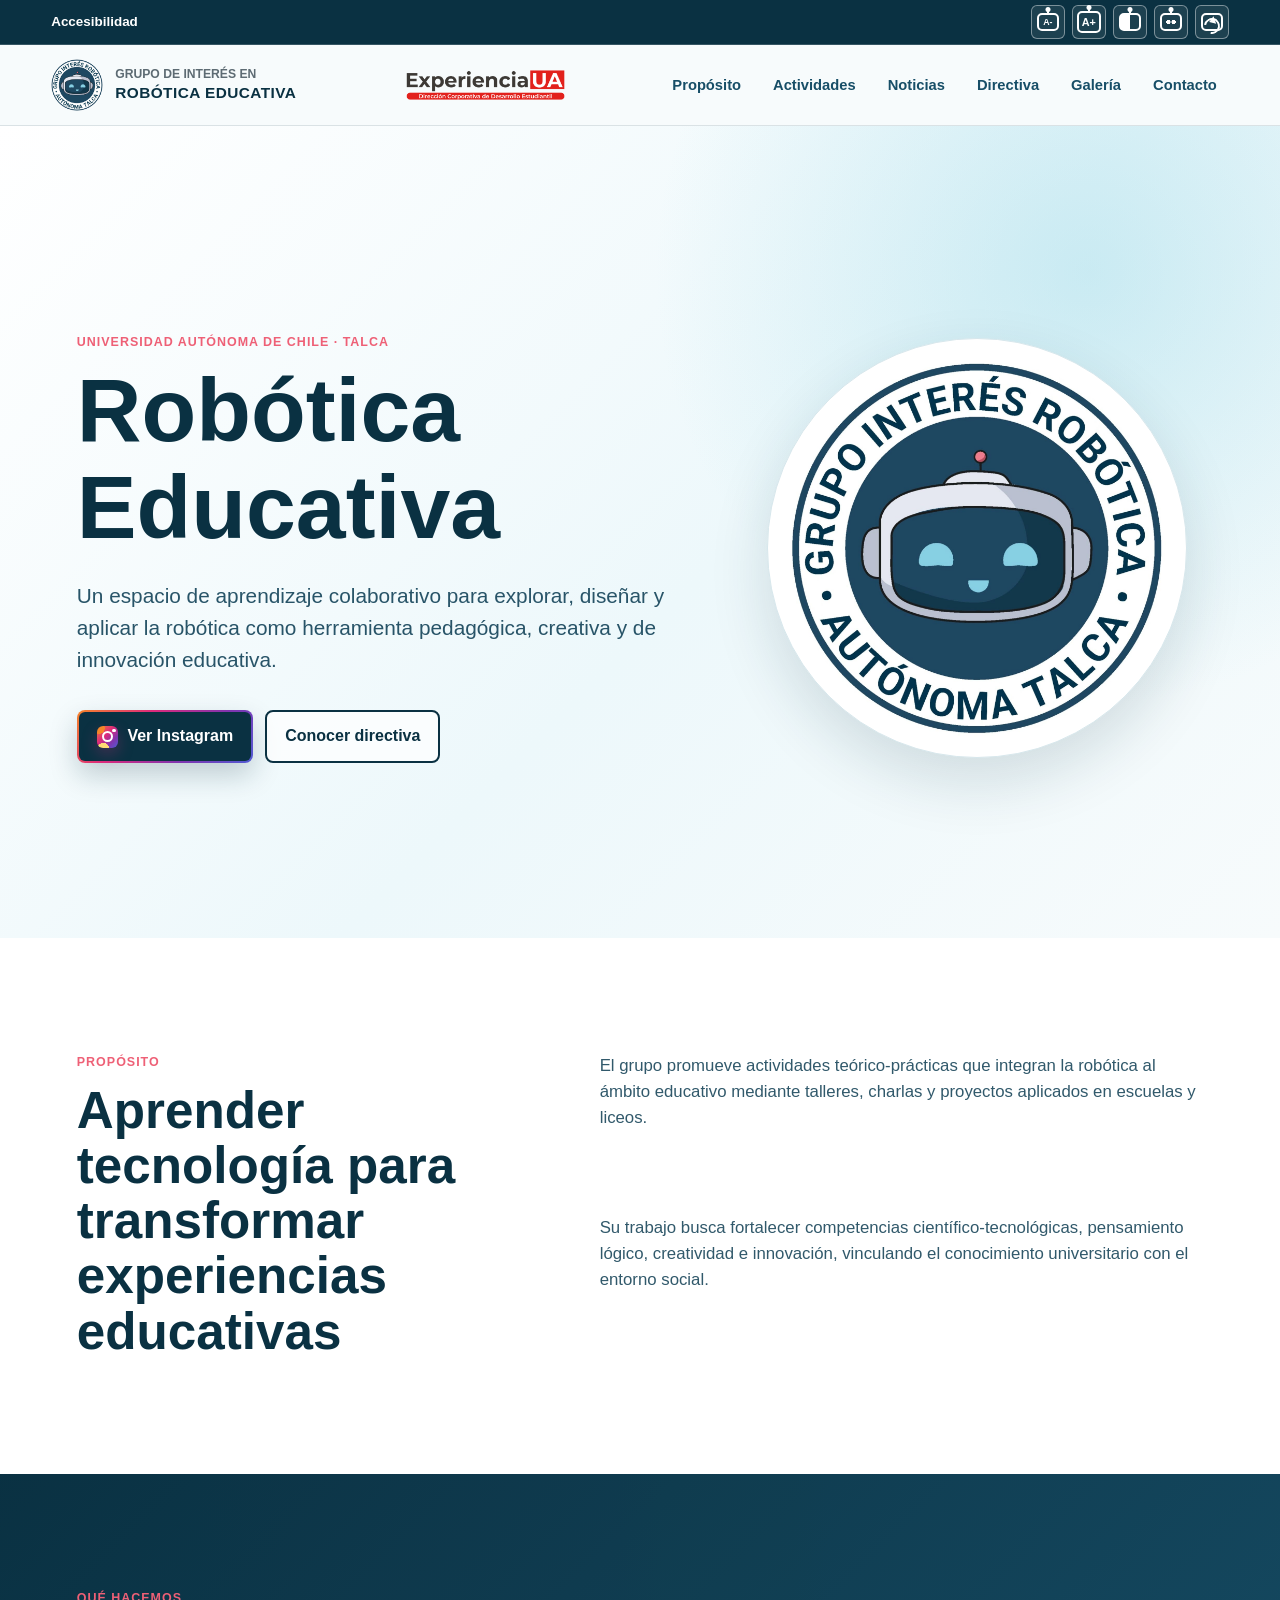
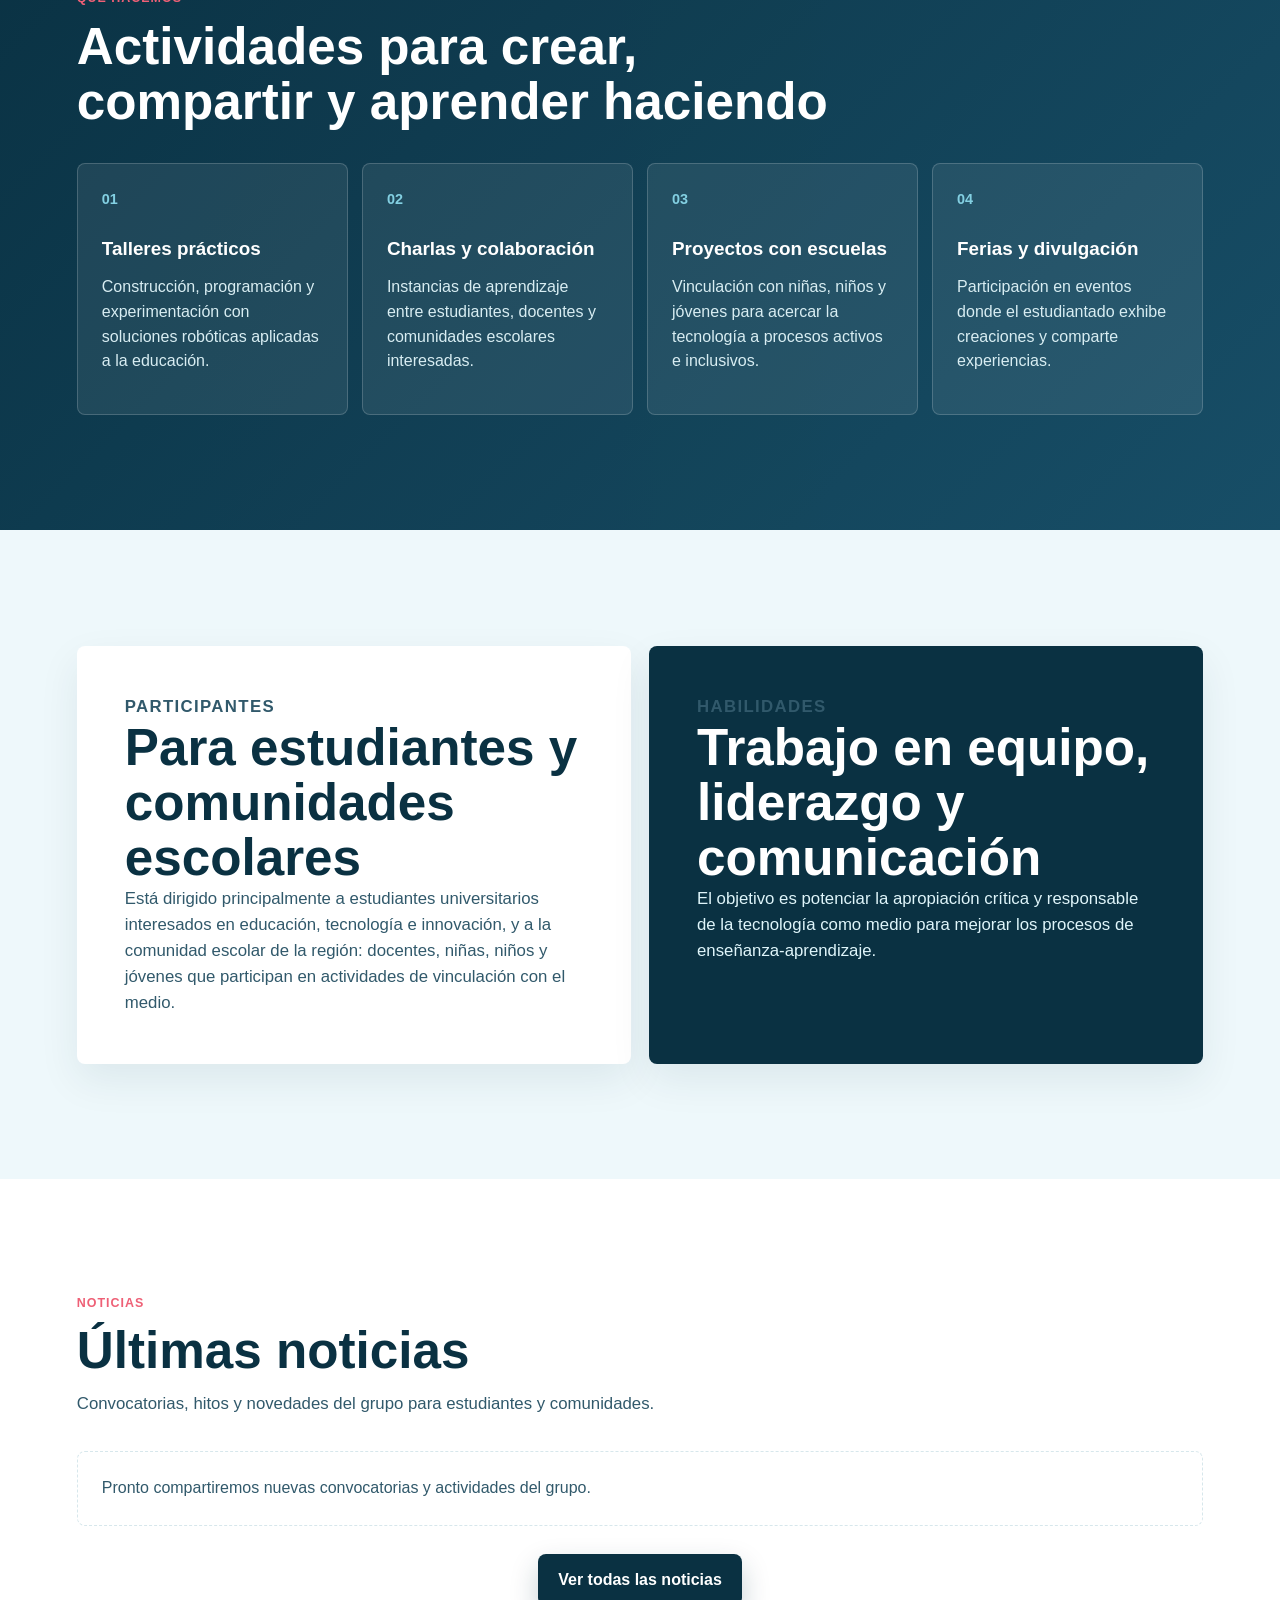
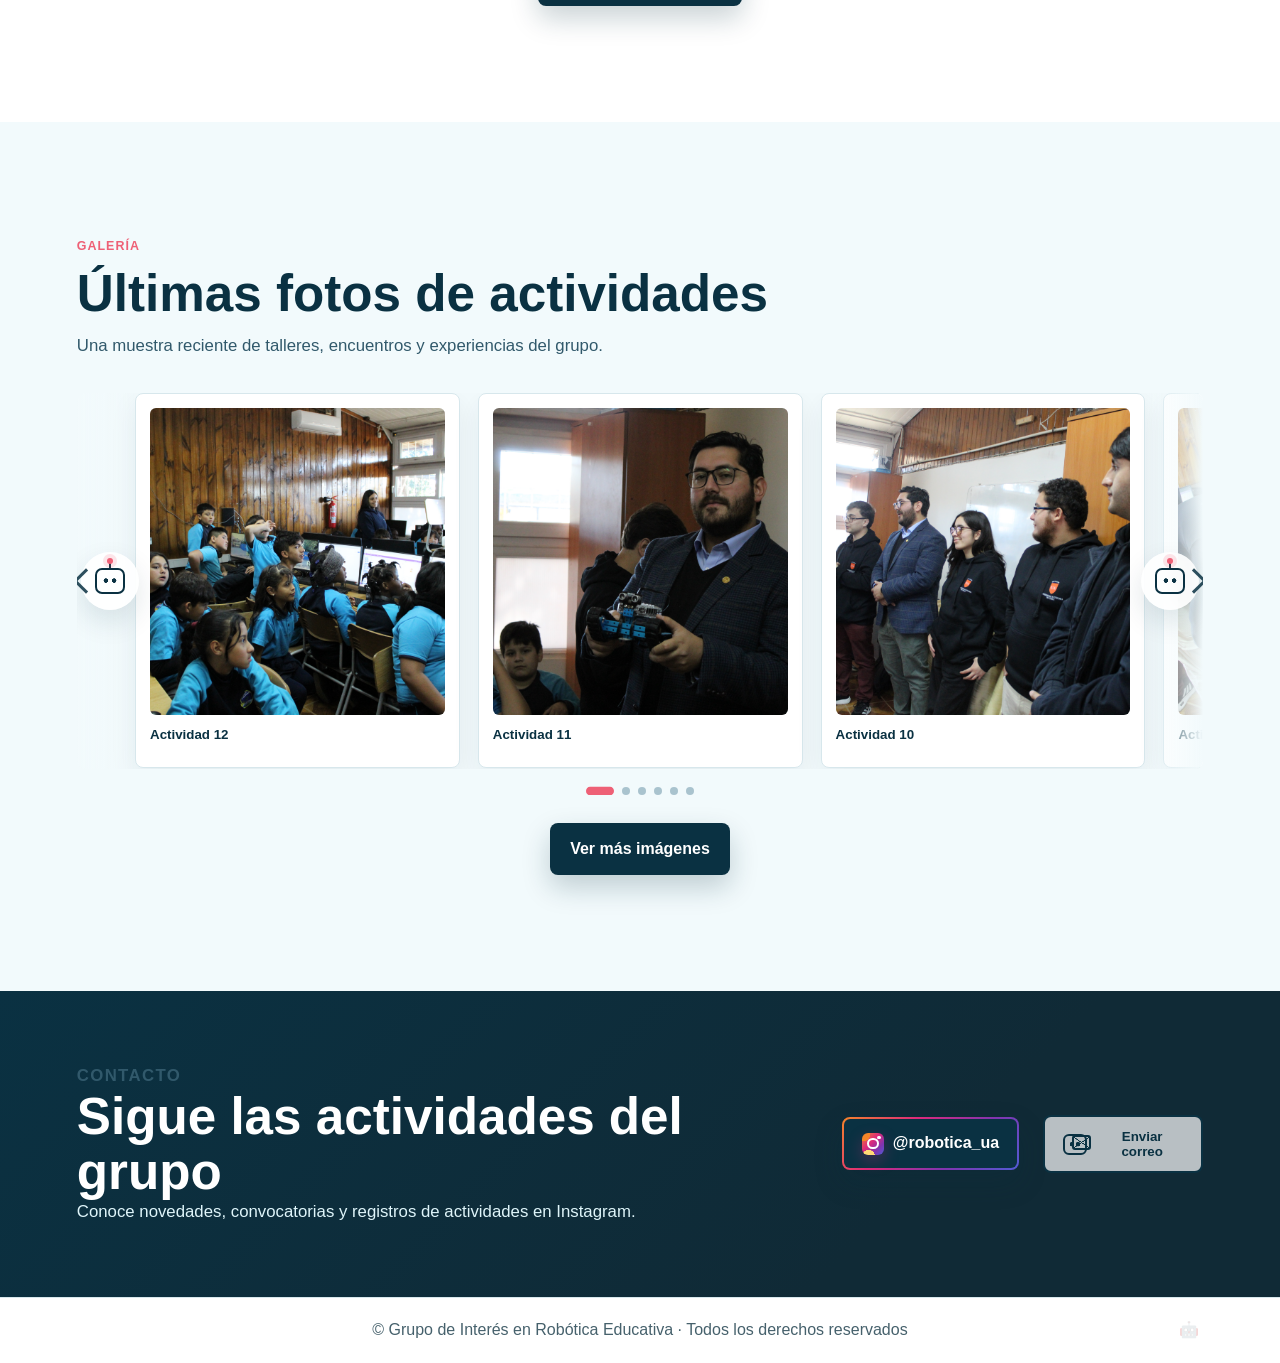
==== commit 89affb46: "Añade editor de noticias, archivo histórico y acceso con usuario" ====
--- a/index.html
+++ b/index.html
@@ -37,7 +37,7 @@
       <nav aria-label="Navegación principal">
         <a href="index.html#proposito">Propósito</a>
         <a href="index.html#actividades">Actividades</a>
-        <a href="index.html#noticias">Noticias</a>
+        <a href="noticias.php">Noticias</a>
         <a href="directiva.html">Directiva</a>
         <a href="galeria.html">Galería</a>
         <button class="nav-contact-button" type="button" data-contact-open>Contacto</button>
@@ -138,8 +138,11 @@
           <h2>Últimas noticias</h2>
           <p>Convocatorias, hitos y novedades del grupo para estudiantes y comunidades.</p>
         </div>
-        <div class="news-list" data-news-list data-news-limit="3">
+        <div class="news-list" data-news-list data-news-limit="8">
           <p class="gallery-status">Cargando noticias...</p>
+        </div>
+        <div class="gallery-actions">
+          <a class="button primary" href="noticias.php">Ver todas las noticias</a>
         </div>
       </section>
 
--- a/styles.css
+++ b/styles.css
@@ -713,6 +713,12 @@
   line-height: 1.2;
 }
 
+.news-card-content h2 {
+  margin: 0;
+  font-size: 1.18rem;
+  line-height: 1.2;
+}
+
 .news-card-content p {
   margin: 0;
   color: #31596b;
@@ -741,8 +747,40 @@
   width: 100%;
   max-height: 620px;
   border-radius: 8px;
+  object-fit: contain;
+  box-shadow: var(--shadow);
+}
+
+.news-image-viewer {
+  min-width: 0;
+}
+
+.news-image-viewer.is-cover .news-detail-image {
+  height: min(58vw, 620px);
   object-fit: cover;
-  box-shadow: var(--shadow);
+}
+
+.news-image-controls {
+  display: flex;
+  flex-wrap: wrap;
+  gap: 8px;
+  margin-top: 12px;
+}
+
+.news-image-controls button {
+  padding: 8px 12px;
+  border: 1px solid var(--line);
+  border-radius: 999px;
+  color: var(--ink);
+  background: var(--white);
+  cursor: pointer;
+  font: inherit;
+  font-weight: 800;
+}
+
+.news-image-controls button[aria-pressed="true"] {
+  color: var(--white);
+  background: var(--ink);
 }
 
 .news-detail-content {
@@ -772,6 +810,77 @@
   margin: 0;
   color: #31596b;
   font-size: 1.04rem;
+}
+
+.news-detail-body :is(h2, h3, blockquote, ul, ol) {
+  margin: 0;
+}
+
+.news-detail-body :is(ul, ol) {
+  padding-left: 1.5rem;
+}
+
+.news-detail-body li {
+  margin-block: 5px;
+}
+
+.news-detail-body li[data-list="bullet"] {
+  list-style-type: disc;
+}
+
+.news-detail-body blockquote {
+  padding: 12px 18px;
+  border-left: 4px solid var(--coral);
+  background: var(--paper);
+}
+
+.news-detail-body img {
+  display: block;
+  max-width: 100%;
+  height: auto;
+  border-radius: 8px;
+}
+
+.news-detail-body a {
+  overflow-wrap: anywhere;
+}
+
+.news-archive {
+  min-height: 60vh;
+}
+
+.news-page-controls {
+  display: flex;
+  align-items: center;
+  justify-content: center;
+  flex-wrap: wrap;
+  gap: 10px;
+  margin-top: 32px;
+}
+
+.news-page-controls .gallery-page-numbers {
+  flex-wrap: wrap;
+  max-width: 100%;
+}
+
+.news-page-controls a {
+  text-decoration: none;
+}
+
+.gallery-page-numbers a {
+  display: inline-grid;
+  place-items: center;
+  width: 34px;
+  height: 34px;
+  border-radius: 50%;
+  color: var(--ink-2);
+  font-weight: 900;
+}
+
+.gallery-page-numbers a:hover,
+.gallery-page-numbers a[aria-current="page"] {
+  color: var(--white);
+  background: var(--coral);
 }
 
 .principles-grid {
@@ -912,6 +1021,55 @@
   resize: vertical;
 }
 
+.news-editor-field {
+  display: grid;
+  min-width: 0;
+  gap: 7px;
+  color: var(--ink);
+  font-weight: 900;
+}
+
+.news-editor {
+  display: none;
+}
+
+.news-editor-field .ql-toolbar,
+.news-editor-field .ql-container {
+  font-weight: 400;
+  background: var(--white);
+}
+
+.news-editor-field .ql-toolbar {
+  border-radius: 8px 8px 0 0;
+}
+
+.news-editor-field .ql-container {
+  min-height: 210px;
+  border-radius: 0 0 8px 8px;
+  font: inherit;
+}
+
+.news-editor-field .ql-editor {
+  min-height: 210px;
+  color: var(--ink);
+}
+
+.news-editor-field textarea[hidden] {
+  display: none;
+}
+
+.admin-inline-status {
+  min-height: 1.25em;
+  margin: 0;
+  color: #176c55;
+  font-size: 0.85rem;
+  font-weight: 800;
+}
+
+.admin-inline-status.is-error {
+  color: #ad2443;
+}
+
 .alert-panel {
   margin-bottom: 18px;
 }
@@ -1244,6 +1402,19 @@
 .gallery-slider .gallery-item {
   flex: 0 0 calc((100% - var(--slider-gap-total)) / var(--slider-visible));
   min-width: 0;
+}
+
+.gallery-slider .news-card {
+  flex: 0 0 calc((100% - var(--slider-gap-total)) / var(--slider-visible));
+  min-width: 0;
+}
+
+.news-carousel .gallery-slider-viewport::before {
+  background: linear-gradient(90deg, var(--white), transparent);
+}
+
+.news-carousel .gallery-slider-viewport::after {
+  background: linear-gradient(270deg, var(--white), transparent);
 }
 
 .gallery-slider .gallery-item img {
@@ -2456,6 +2627,10 @@
     align-items: center;
   }
 
+  .news-carousel .gallery-slider-controls {
+    height: 170px;
+  }
+
   .slider-control {
     width: 46px;
     height: 46px;
